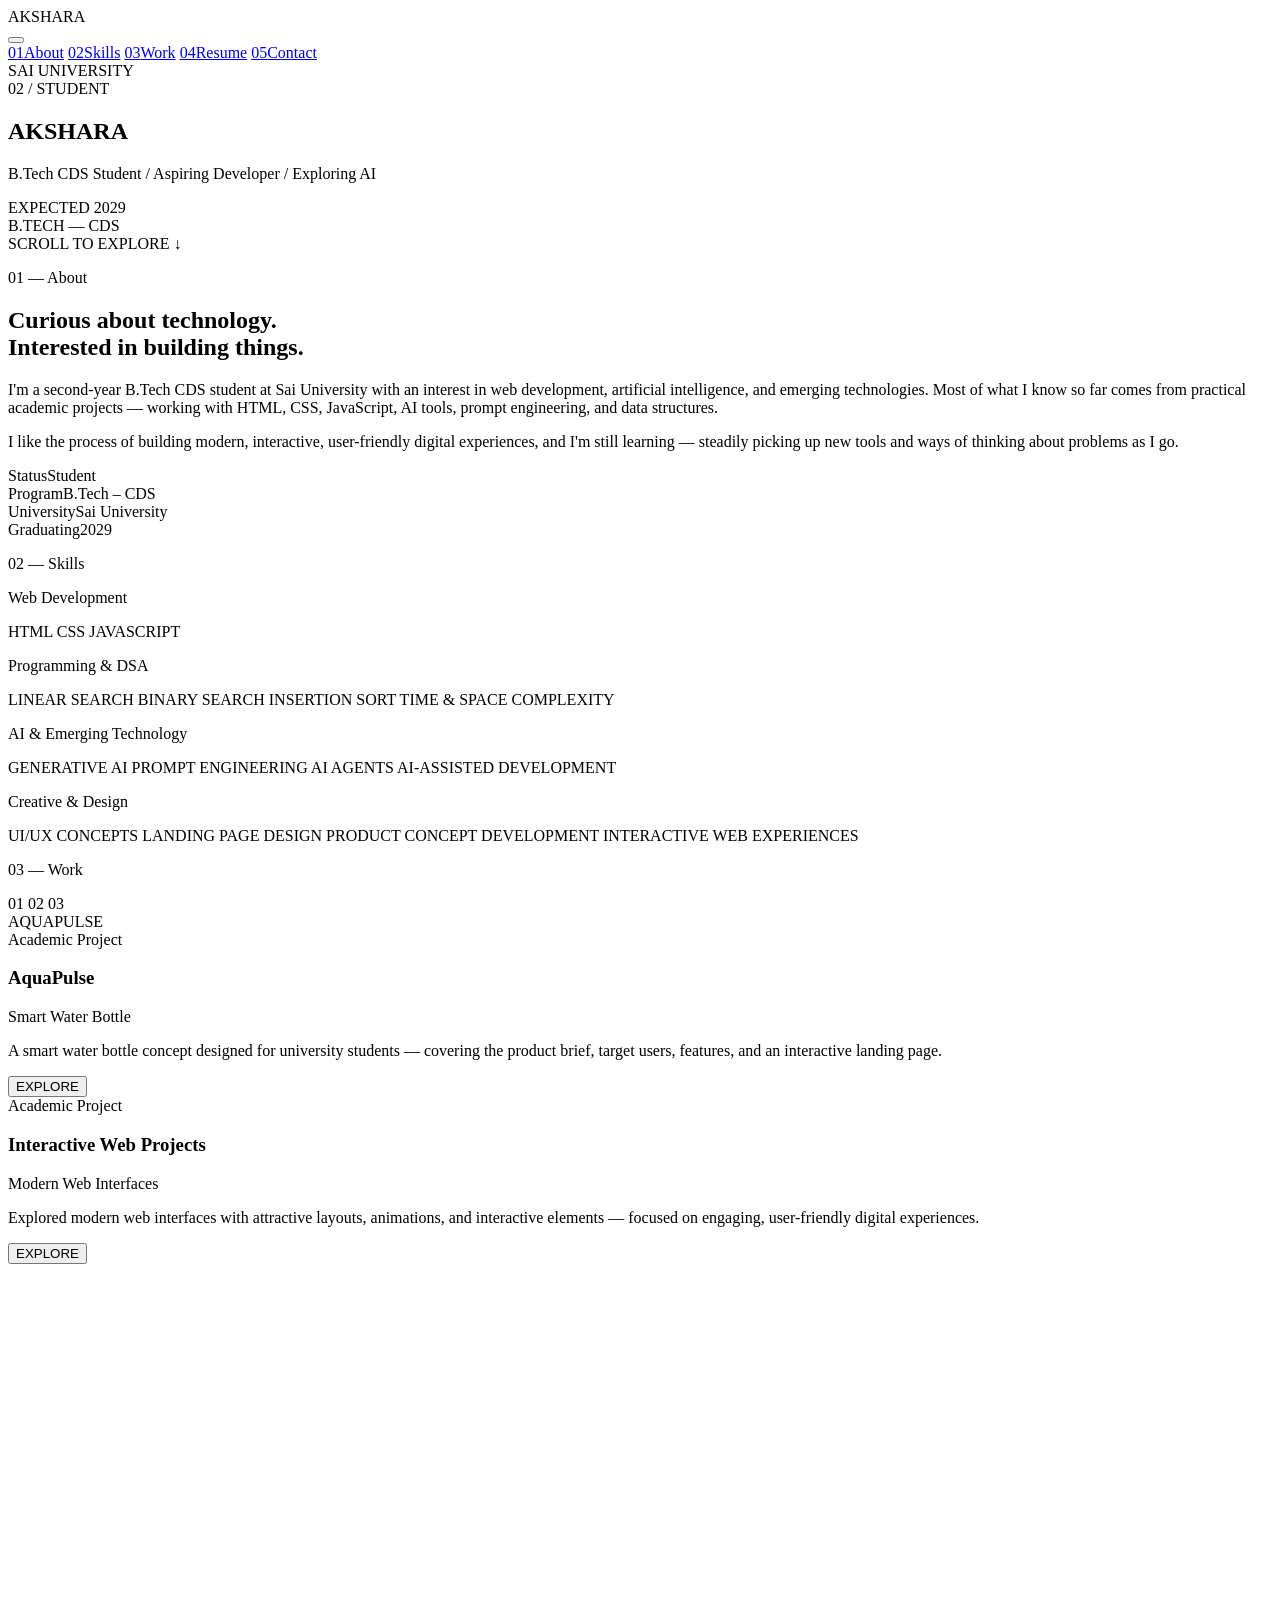
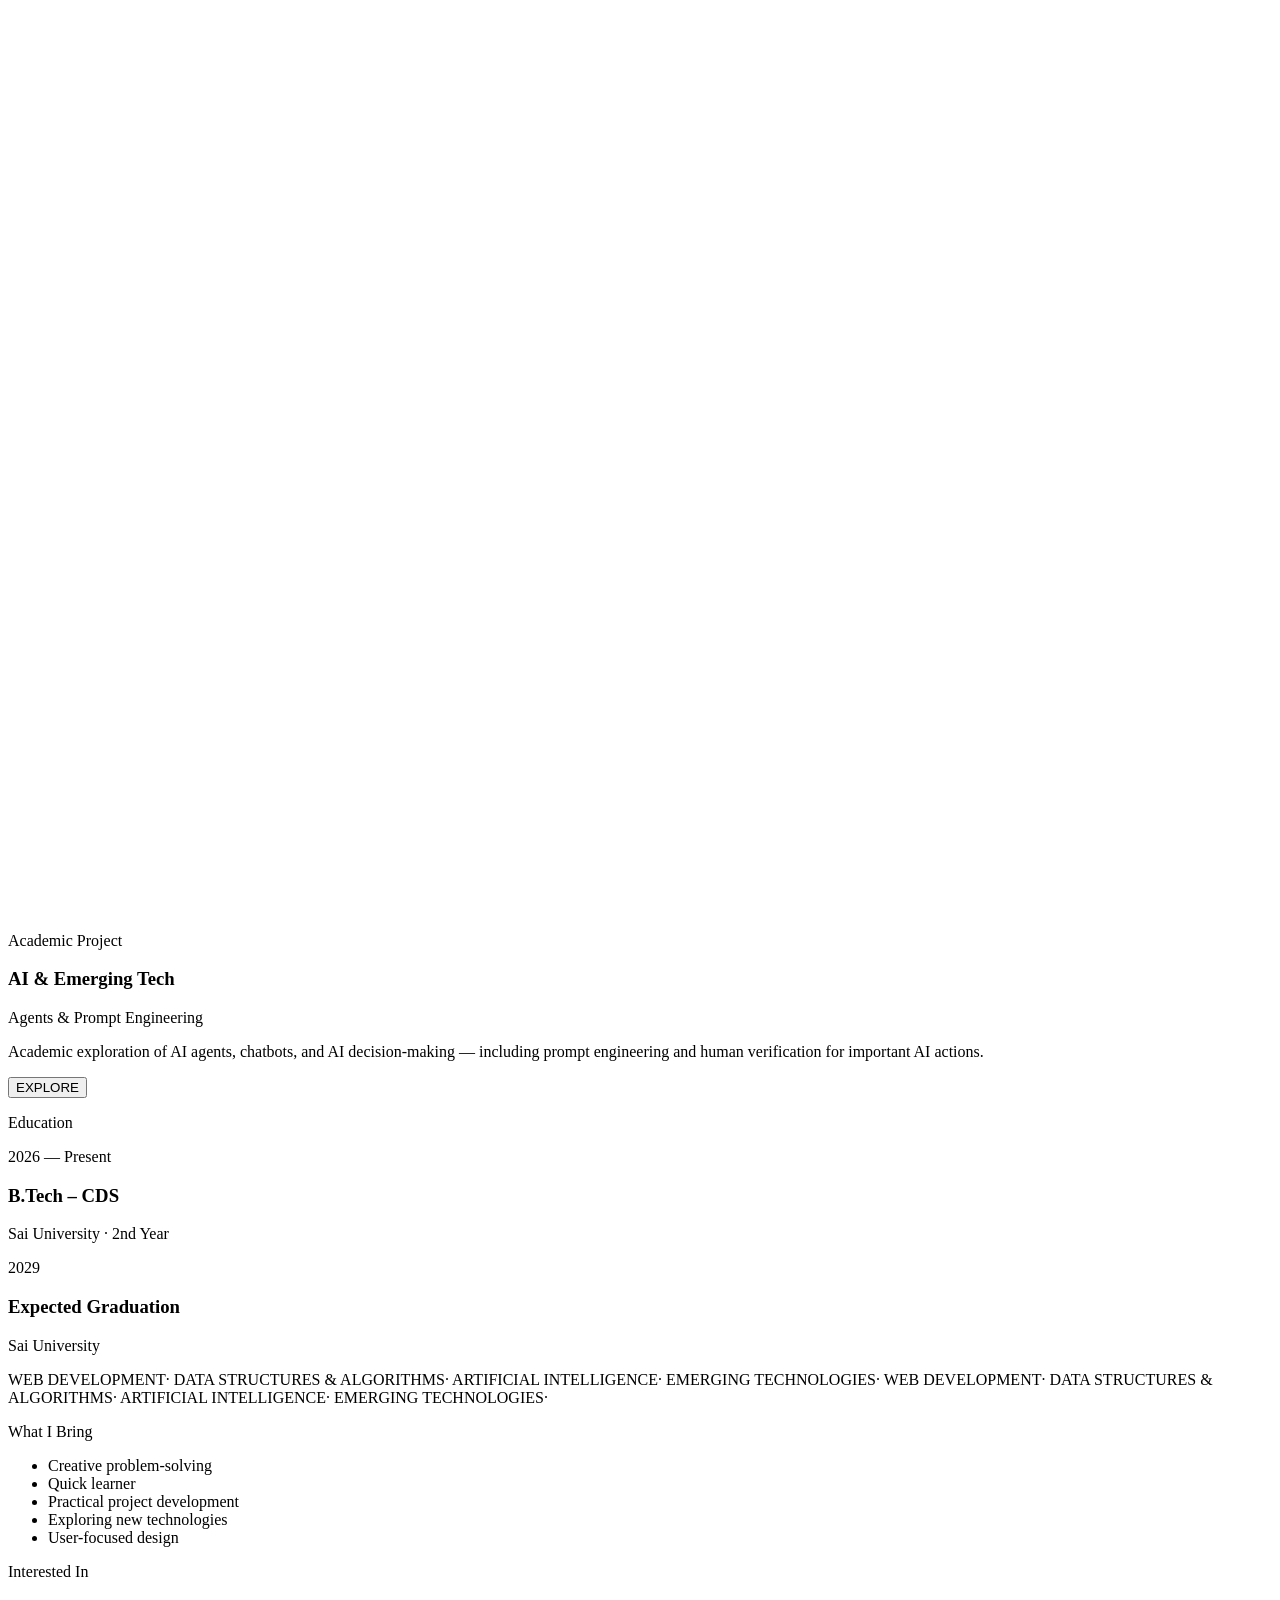
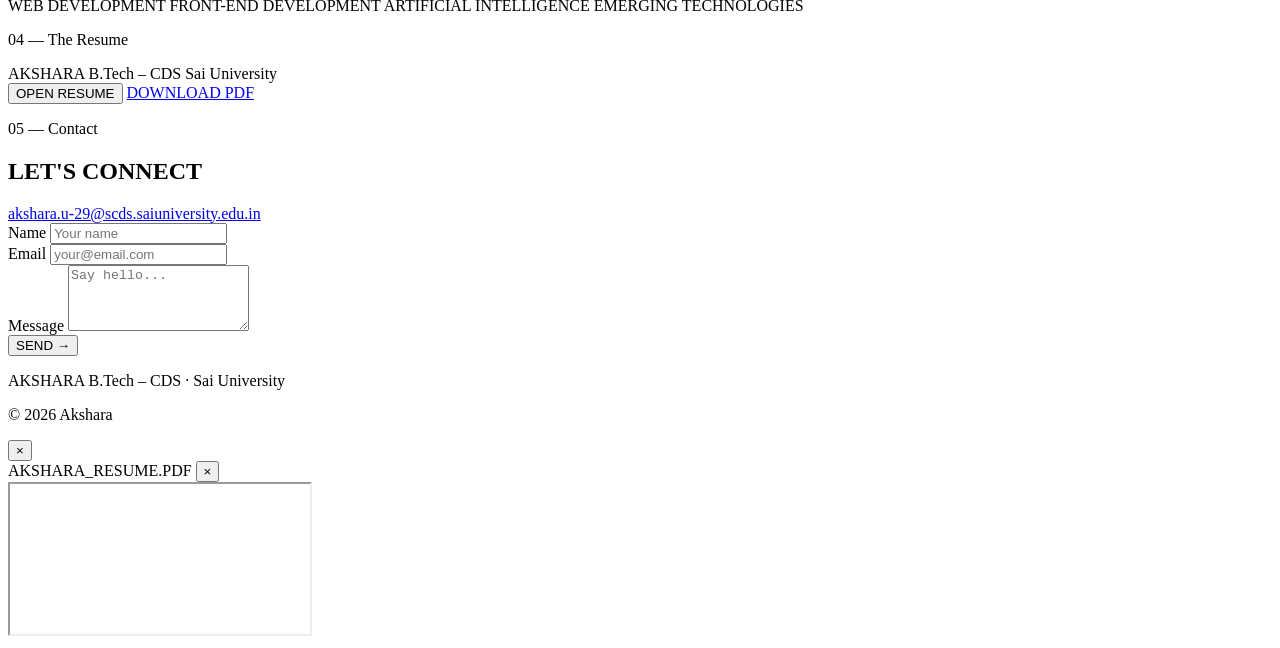
==== index.html @ cd5594c1 "Create index.html" ====
<!DOCTYPE html>
<html lang="en">
<head>
<meta charset="UTF-8">
<meta name="viewport" content="width=device-width, initial-scale=1.0">
<title>Akshara — B.Tech CDS Student, Sai University</title>
<meta name="description" content="Portfolio of Akshara, 2nd-year B.Tech CDS student at Sai University, exploring web development and AI.">
<link rel="preconnect" href="https://fonts.googleapis.com">
<link rel="preconnect" href="https://fonts.gstatic.com" crossorigin>
<link href="https://fonts.googleapis.com/css2?family=Big+Shoulders+Display:wght@400;600;700;800;900&family=Inter:wght@400;500;600;700&family=JetBrains+Mono:wght@400;500&display=swap" rel="stylesheet">
<link rel="stylesheet" href="style.css">
</head>
<body>

<div class="loader" id="loader">
  <span class="loader-text">AKSHARA</span>
</div>

<div class="grain"></div>
<div class="cursor" id="cursor"></div>
<div class="cursor-dot" id="cursorDot"></div>

<button class="menu-toggle" id="menuToggle" aria-label="Toggle navigation">
  <span></span><span></span>
</button>

<nav class="rail" id="rail">
  <a href="#about" class="rail-link"><span class="rail-num">01</span><span class="rail-label">About</span></a>
  <a href="#skills" class="rail-link"><span class="rail-num">02</span><span class="rail-label">Skills</span></a>
  <a href="#work" class="rail-link"><span class="rail-num">03</span><span class="rail-label">Work</span></a>
  <a href="#resume" class="rail-link"><span class="rail-num">04</span><span class="rail-label">Resume</span></a>
  <a href="#contact" class="rail-link"><span class="rail-num">05</span><span class="rail-label">Contact</span></a>
</nav>

<main>

  <section class="hero" id="home">
    <div class="hero-meta hero-meta--top-left">
      <span>SAI UNIVERSITY</span>
    </div>
    <div class="hero-meta hero-meta--top-right">
      <span>02 / STUDENT</span>
    </div>

    <h1 class="hero-name" id="heroName">
      <span class="line" data-speed="0.06">AKSHARA</span>
    </h1>

    <p class="hero-role">B.Tech CDS Student&nbsp;/&nbsp;Aspiring Developer&nbsp;/&nbsp;Exploring AI</p>

    <div class="hero-meta hero-meta--bottom-left">
      <span>EXPECTED&nbsp;2029</span>
    </div>
    <div class="hero-meta hero-meta--bottom-right">
      <span>B.TECH — CDS</span>
    </div>

    <div class="scroll-cue">
      <span>SCROLL TO EXPLORE</span>
      <span class="scroll-cue-arrow">↓</span>
    </div>
  </section>

  <section class="about" id="about">
    <p class="eyebrow">01 — About</p>
    <div class="about-grid">
      <h2 class="about-headline">Curious about technology.<br>Interested in building things.</h2>
      <div class="about-copy">
        <p>I'm a second-year B.Tech CDS student at Sai University with an interest in web development, artificial intelligence, and emerging technologies. Most of what I know so far comes from practical academic projects — working with HTML, CSS, JavaScript, AI tools, prompt engineering, and data structures.</p>
        <p>I like the process of building modern, interactive, user-friendly digital experiences, and I'm still learning — steadily picking up new tools and ways of thinking about problems as I go.</p>
        <div class="about-meta">
          <div class="about-meta-item"><span class="meta-label">Status</span><span class="meta-value">Student</span></div>
          <div class="about-meta-item"><span class="meta-label">Program</span><span class="meta-value">B.Tech – CDS</span></div>
          <div class="about-meta-item"><span class="meta-label">University</span><span class="meta-value">Sai University</span></div>
          <div class="about-meta-item"><span class="meta-label">Graduating</span><span class="meta-value">2029</span></div>
        </div>
      </div>
    </div>
  </section>

  <section class="skills" id="skills">
    <p class="eyebrow eyebrow--light">02 — Skills</p>

    <div class="skill-group">
      <p class="skill-category">Web Development</p>
      <div class="skill-wall">
        <span class="skill-word" data-desc="Structuring content for the web">HTML</span>
        <span class="skill-word" data-desc="Styling layouts and interfaces">CSS</span>
        <span class="skill-word" data-desc="Adding interactivity to pages">JAVASCRIPT</span>
      </div>
    </div>

    <div class="skill-group">
      <p class="skill-category">Programming &amp; DSA</p>
      <div class="skill-wall">
        <span class="skill-word" data-desc="Searching sequentially through data">LINEAR SEARCH</span>
        <span class="skill-word" data-desc="Searching sorted data efficiently">BINARY SEARCH</span>
        <span class="skill-word" data-desc="Sorting data step by step">INSERTION SORT</span>
        <span class="skill-word" data-desc="Analysing efficiency of algorithms">TIME &amp; SPACE COMPLEXITY</span>
      </div>
    </div>

    <div class="skill-group">
      <p class="skill-category">AI &amp; Emerging Technology</p>
      <div class="skill-wall">
        <span class="skill-word" data-desc="Working with AI-generated content">GENERATIVE AI</span>
        <span class="skill-word" data-desc="Crafting effective prompts for AI models">PROMPT ENGINEERING</span>
        <span class="skill-word" data-desc="Exploring autonomous AI agents">AI AGENTS</span>
        <span class="skill-word" data-desc="Building with AI-assisted tools">AI-ASSISTED DEVELOPMENT</span>
      </div>
    </div>

    <div class="skill-group">
      <p class="skill-category">Creative &amp; Design</p>
      <div class="skill-wall">
        <span class="skill-word" data-desc="Thinking through usability and flow">UI/UX CONCEPTS</span>
        <span class="skill-word" data-desc="Designing pages that convert">LANDING PAGE DESIGN</span>
        <span class="skill-word" data-desc="Shaping an idea into a product">PRODUCT CONCEPT DEVELOPMENT</span>
        <span class="skill-word" data-desc="Designing engaging digital moments">INTERACTIVE WEB EXPERIENCES</span>
      </div>
    </div>
  </section>

  <section class="work-pin" id="work">
    <div class="work-sticky">
      <p class="eyebrow eyebrow--fixed">03 — Work</p>
      <div class="work-index">
        <span class="work-index-num active" data-i="0">01</span>
        <span class="work-index-num" data-i="1">02</span>
        <span class="work-index-num" data-i="2">03</span>
      </div>

      <div class="work-track" id="workTrack">

        <article class="project" data-explore="aqua">
          <div class="project-visual project-visual--aqua">
            <div class="bottle">
              <div class="bottle-cap"></div>
              <div class="bottle-neck"></div>
              <div class="bottle-body">
                <div class="bottle-fill"></div>
                <span class="bottle-label">AQUAPULSE</span>
              </div>
            </div>
          </div>
          <div class="project-info">
            <span class="project-tag">Academic Project</span>
            <h3 class="project-title">AquaPulse</h3>
            <p class="project-sub">Smart Water Bottle</p>
            <p class="project-desc">A smart water bottle concept designed for university students — covering the product brief, target users, features, and an interactive landing page.</p>
            <button class="explore-btn" data-explore="aqua">EXPLORE</button>
          </div>
        </article>

        <article class="project" data-explore="web">
          <div class="project-visual project-visual--web">
            <div class="browser">
              <div class="browser-bar">
                <span class="browser-dot"></span><span class="browser-dot"></span><span class="browser-dot"></span>
              </div>
              <div class="browser-body">
                <div class="browser-block browser-block--wide"></div>
                <div class="browser-block browser-block--grid">
                  <div></div><div></div><div></div>
                </div>
                <div class="browser-block browser-block--wide short"></div>
              </div>
            </div>
          </div>
          <div class="project-info">
            <span class="project-tag">Academic Project</span>
            <h3 class="project-title">Interactive Web Projects</h3>
            <p class="project-sub">Modern Web Interfaces</p>
            <p class="project-desc">Explored modern web interfaces with attractive layouts, animations, and interactive elements — focused on engaging, user-friendly digital experiences.</p>
            <button class="explore-btn" data-explore="web">EXPLORE</button>
          </div>
        </article>

        <article class="project" data-explore="ai">
          <div class="project-visual project-visual--ai">
            <svg class="ai-nodes" viewBox="0 0 400 400" aria-hidden="true">
              <g id="aiNodeLines"></g>
              <g id="aiNodeDots"></g>
            </svg>
          </div>
          <div class="project-info">
            <span class="project-tag">Academic Project</span>
            <h3 class="project-title">AI &amp; Emerging Tech</h3>
            <p class="project-sub">Agents &amp; Prompt Engineering</p>
            <p class="project-desc">Academic exploration of AI agents, chatbots, and AI decision-making — including prompt engineering and human verification for important AI actions.</p>
            <button class="explore-btn" data-explore="ai">EXPLORE</button>
          </div>
        </article>

      </div>
    </div>
  </section>

  <section class="education" id="education">
    <p class="eyebrow eyebrow--light">Education</p>
    <div class="timeline">
      <div class="timeline-item">
        <div class="timeline-dot"></div>
        <div class="timeline-content">
          <span class="timeline-year">2026 — Present</span>
          <h3>B.Tech – CDS</h3>
          <p>Sai University · 2nd Year</p>
        </div>
      </div>
      <div class="timeline-item">
        <div class="timeline-dot"></div>
        <div class="timeline-content">
          <span class="timeline-year">2029</span>
          <h3>Expected Graduation</h3>
          <p>Sai University</p>
        </div>
      </div>
    </div>
  </section>

  <section class="coursework">
    <div class="marquee">
      <div class="marquee-track">
        <span>WEB DEVELOPMENT</span><span class="dot">·</span>
        <span>DATA STRUCTURES &amp; ALGORITHMS</span><span class="dot">·</span>
        <span>ARTIFICIAL INTELLIGENCE</span><span class="dot">·</span>
        <span>EMERGING TECHNOLOGIES</span><span class="dot">·</span>
        <span>WEB DEVELOPMENT</span><span class="dot">·</span>
        <span>DATA STRUCTURES &amp; ALGORITHMS</span><span class="dot">·</span>
        <span>ARTIFICIAL INTELLIGENCE</span><span class="dot">·</span>
        <span>EMERGING TECHNOLOGIES</span><span class="dot">·</span>
      </div>
    </div>
  </section>

  <section class="strengths">
    <p class="eyebrow eyebrow--light">What I Bring</p>
    <ul class="strength-list">
      <li class="strength-item"><span>Creative problem-solving</span><i class="strength-shape strength-shape--1"></i></li>
      <li class="strength-item"><span>Quick learner</span><i class="strength-shape strength-shape--2"></i></li>
      <li class="strength-item"><span>Practical project development</span><i class="strength-shape strength-shape--3"></i></li>
      <li class="strength-item"><span>Exploring new technologies</span><i class="strength-shape strength-shape--4"></i></li>
      <li class="strength-item"><span>User-focused design</span><i class="strength-shape strength-shape--5"></i></li>
    </ul>
  </section>

  <section class="interests">
    <p class="eyebrow">Interested In</p>
    <div class="interest-cycle" id="interestCycle">
      <span class="interest-word active">WEB DEVELOPMENT</span>
      <span class="interest-word">FRONT-END DEVELOPMENT</span>
      <span class="interest-word">ARTIFICIAL INTELLIGENCE</span>
      <span class="interest-word">EMERGING TECHNOLOGIES</span>
    </div>
  </section>

  <section class="resume" id="resume">
    <p class="eyebrow eyebrow--light">04 — The Resume</p>
    <div class="resume-panel">
      <div class="resume-id">
        <span class="resume-name">AKSHARA</span>
        <span class="resume-role">B.Tech – CDS</span>
        <span class="resume-role">Sai University</span>
      </div>
      <div class="resume-actions">
        <button class="btn-open" id="openResumeBtn">OPEN RESUME</button>
        <a class="btn-download" id="downloadResumeBtn" href="assets/akshara-resume.pdf" download="Akshara_Resume.pdf">DOWNLOAD PDF</a>
      </div>
    </div>
  </section>

  <section class="contact" id="contact">
    <p class="eyebrow eyebrow--light">05 — Contact</p>
    <h2 class="contact-headline">LET'S CONNECT</h2>
    <a class="contact-email" href="mailto:akshara.u-29@scds.saiuniversity.edu.in">akshara.u-29@scds.saiuniversity.edu.in</a>

    <form class="contact-form" id="contactForm">
      <div class="form-row">
        <label for="cf-name">Name</label>
        <input type="text" id="cf-name" name="name" required placeholder="Your name">
      </div>
      <div class="form-row">
        <label for="cf-email">Email</label>
        <input type="email" id="cf-email" name="email" required placeholder="your@email.com">
      </div>
      <div class="form-row">
        <label for="cf-message">Message</label>
        <textarea id="cf-message" name="message" required placeholder="Say hello..." rows="4"></textarea>
      </div>
      <button type="submit" class="btn-send">SEND <span class="arrow">→</span></button>
      <p class="form-status" id="formStatus"></p>
    </form>
  </section>

  <footer class="footer">
    <div class="footer-brand">
      <span>AKSHARA</span>
      <span class="footer-sub">B.Tech – CDS · Sai University</span>
    </div>
    <p class="footer-copy">© 2026 Akshara</p>
  </footer>

</main>

<div class="modal" id="projectModal">
  <div class="modal-inner">
    <button class="modal-close" id="modalClose" aria-label="Close">×</button>
    <div class="modal-body" id="modalBody"></div>
  </div>
</div>

<div class="modal modal--resume" id="resumeModal">
  <div class="modal-inner modal-inner--resume">
    <div class="resume-modal-bar">
      <span>AKSHARA_RESUME.PDF</span>
      <button class="modal-close" id="resumeModalClose" aria-label="Close">×</button>
    </div>
    <iframe id="resumeFrame" class="resume-frame" title="Akshara's Resume PDF" src=""></iframe>
  </div>
</div>

<script src="script.js"></script>
</body>
</html>
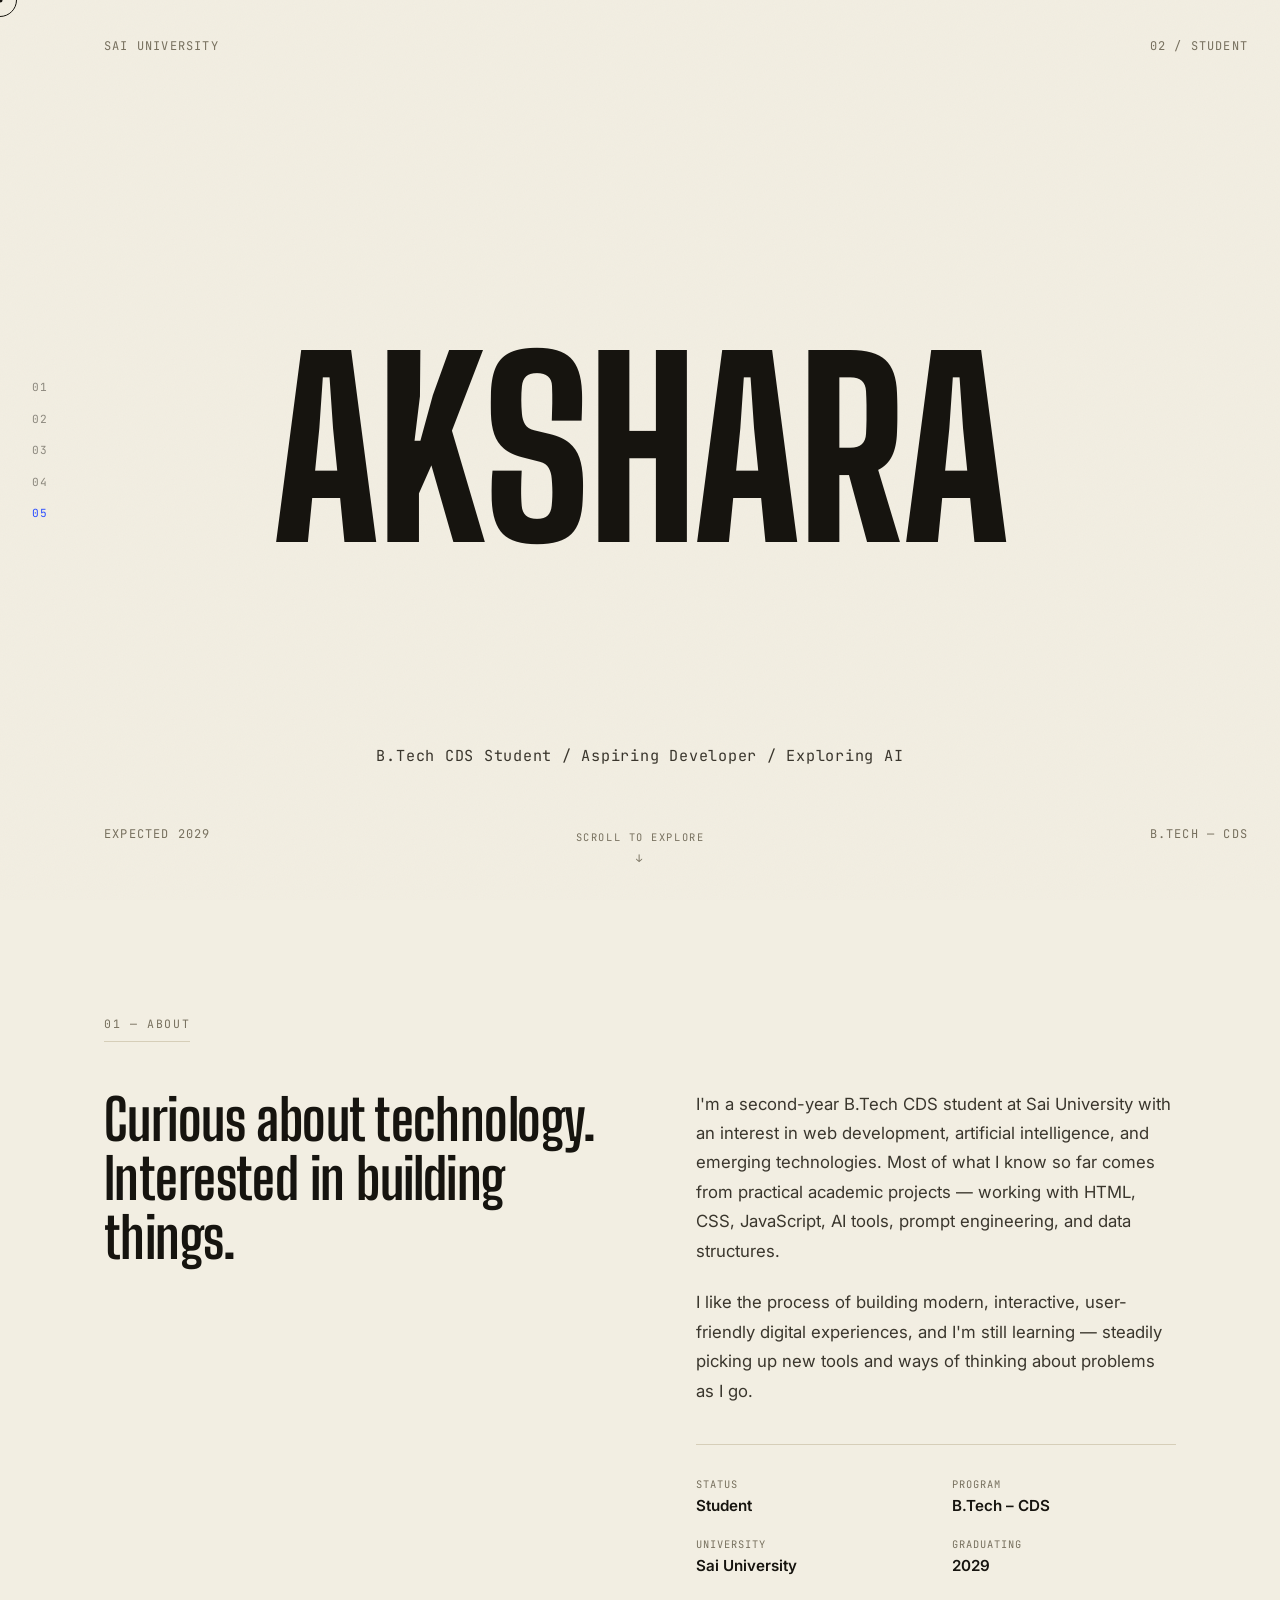
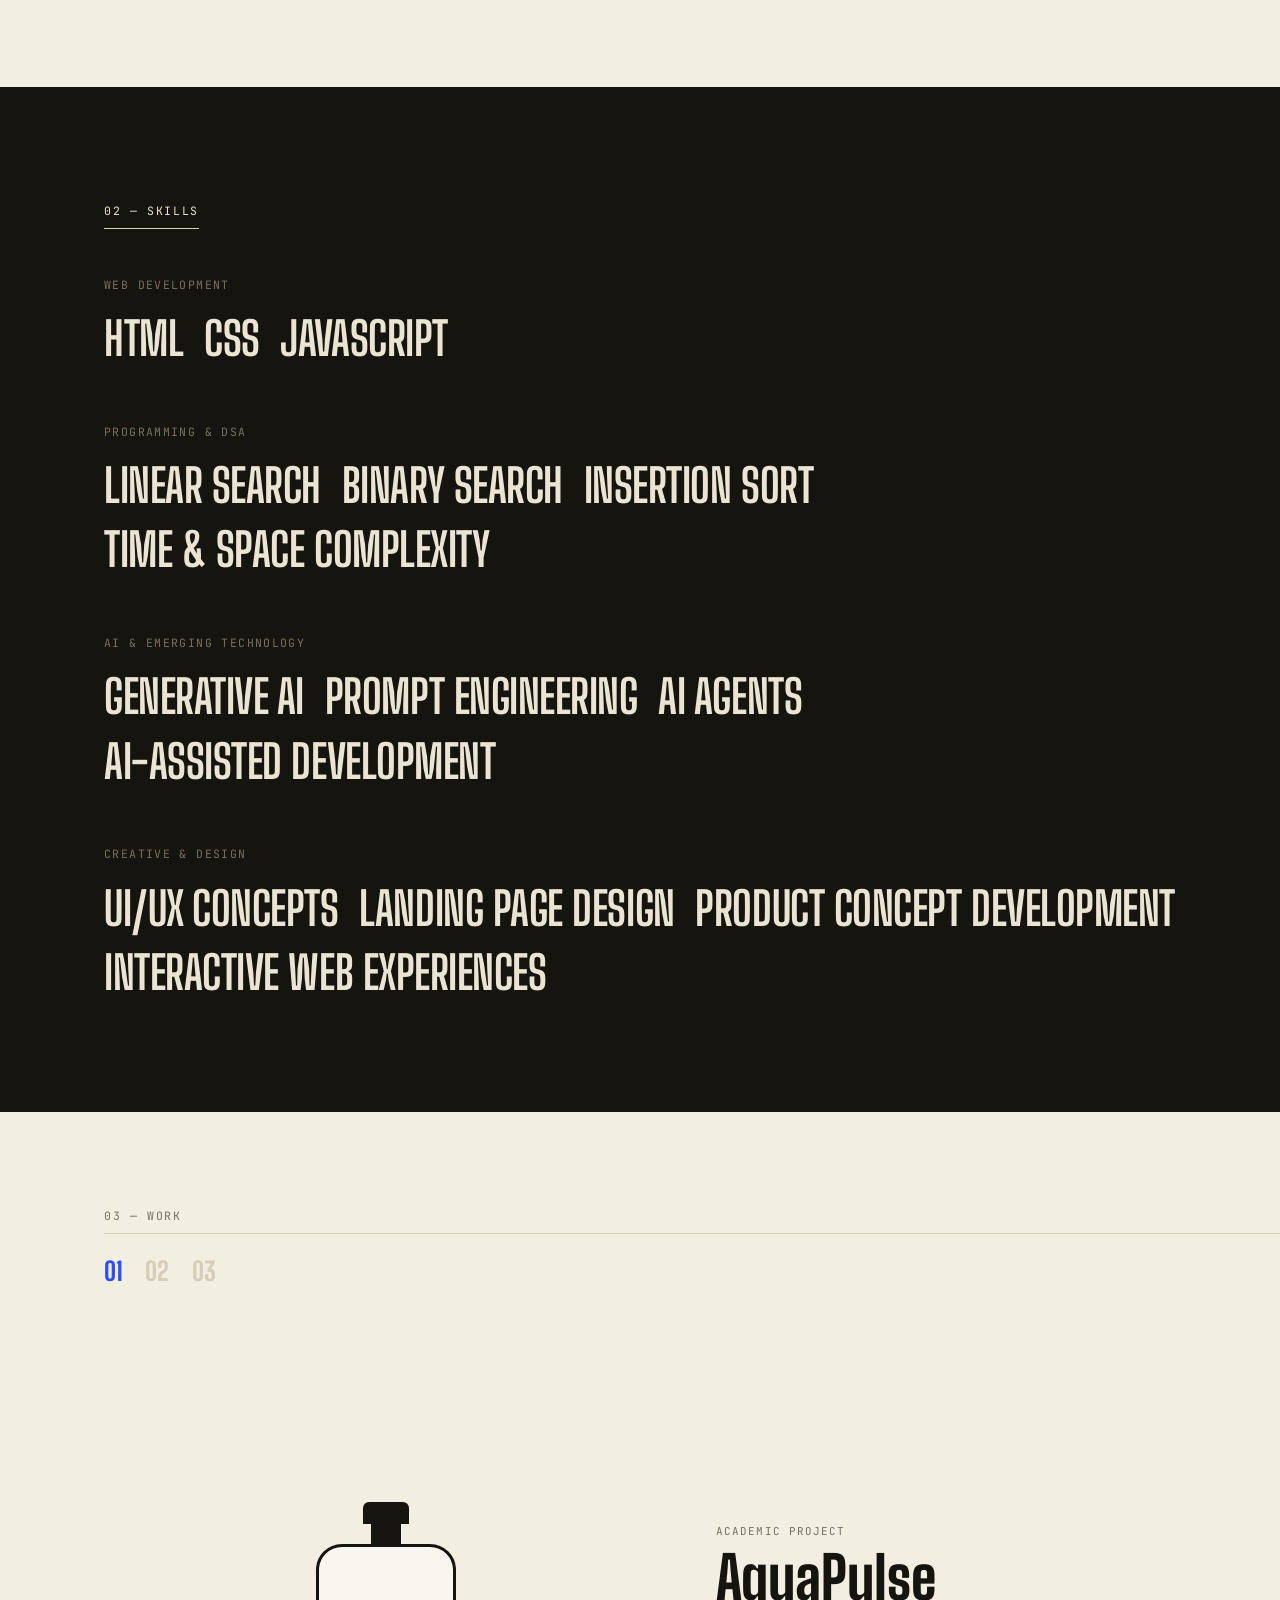
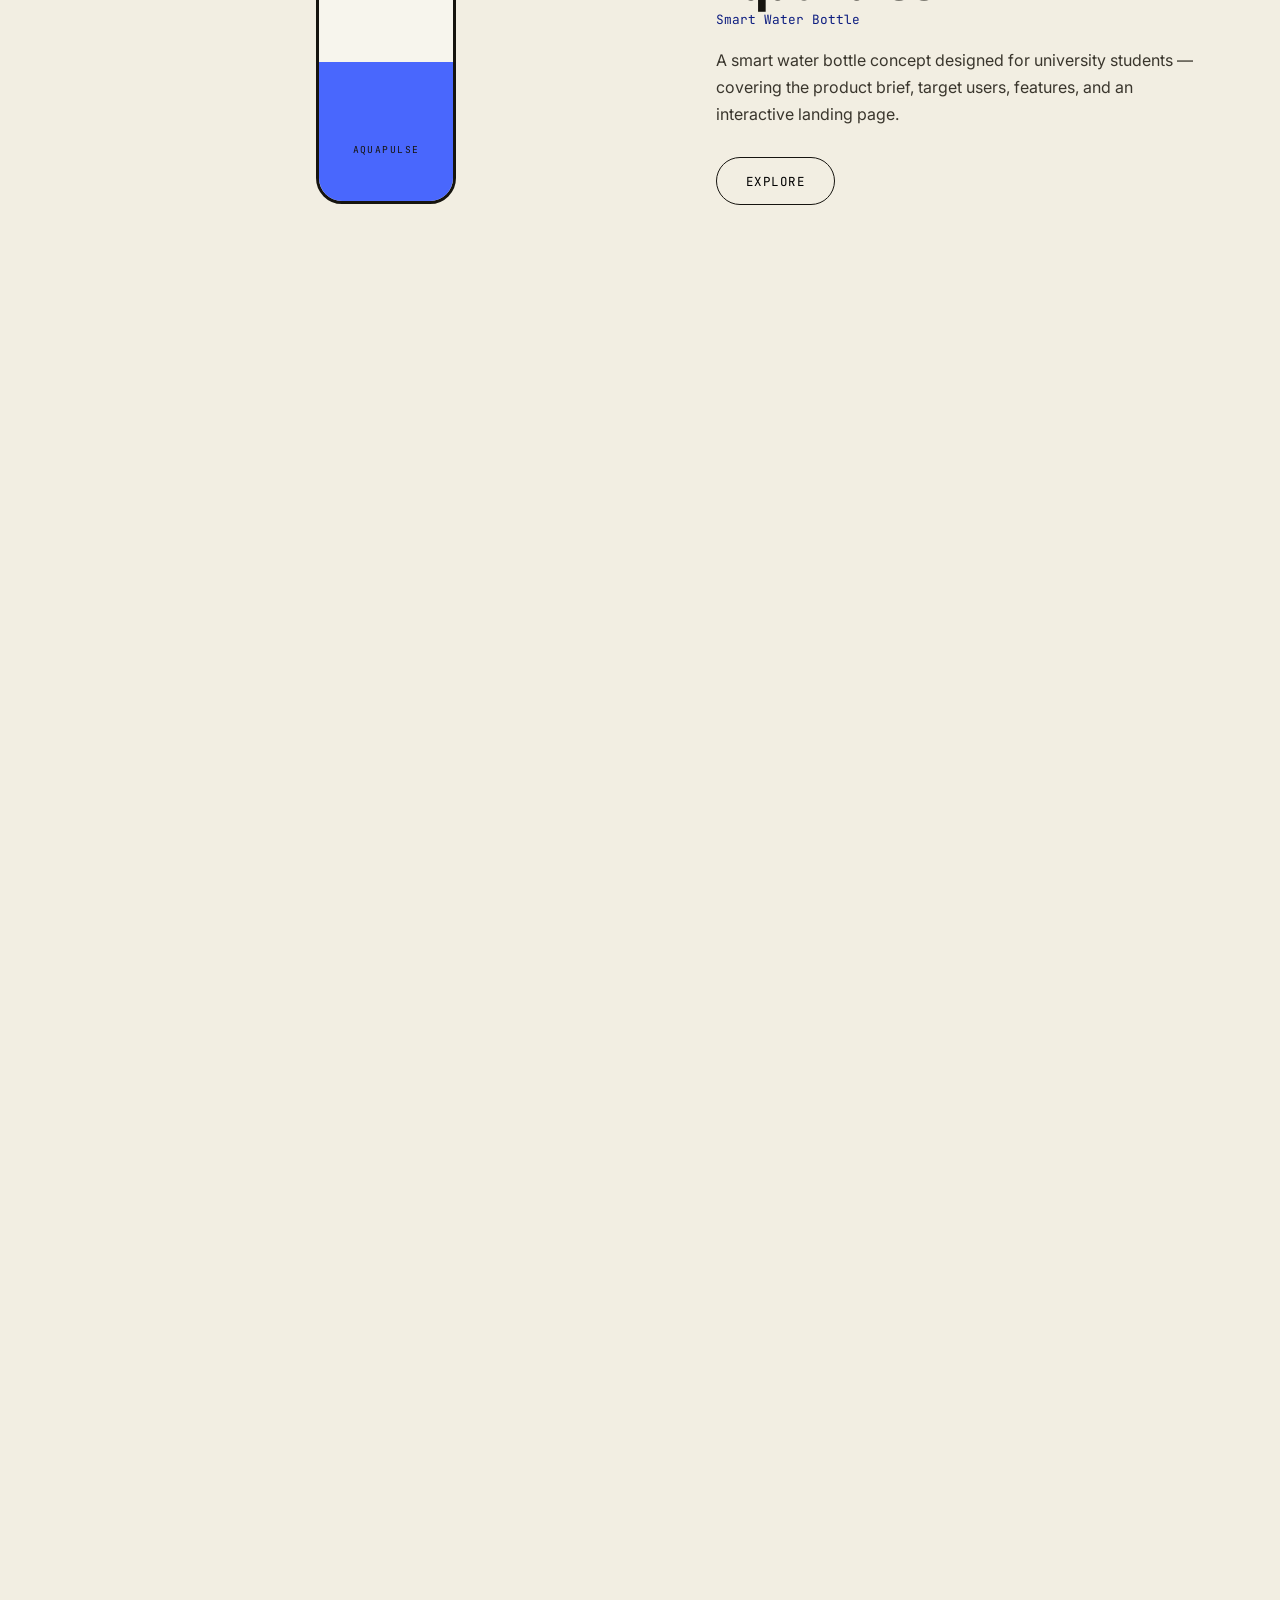
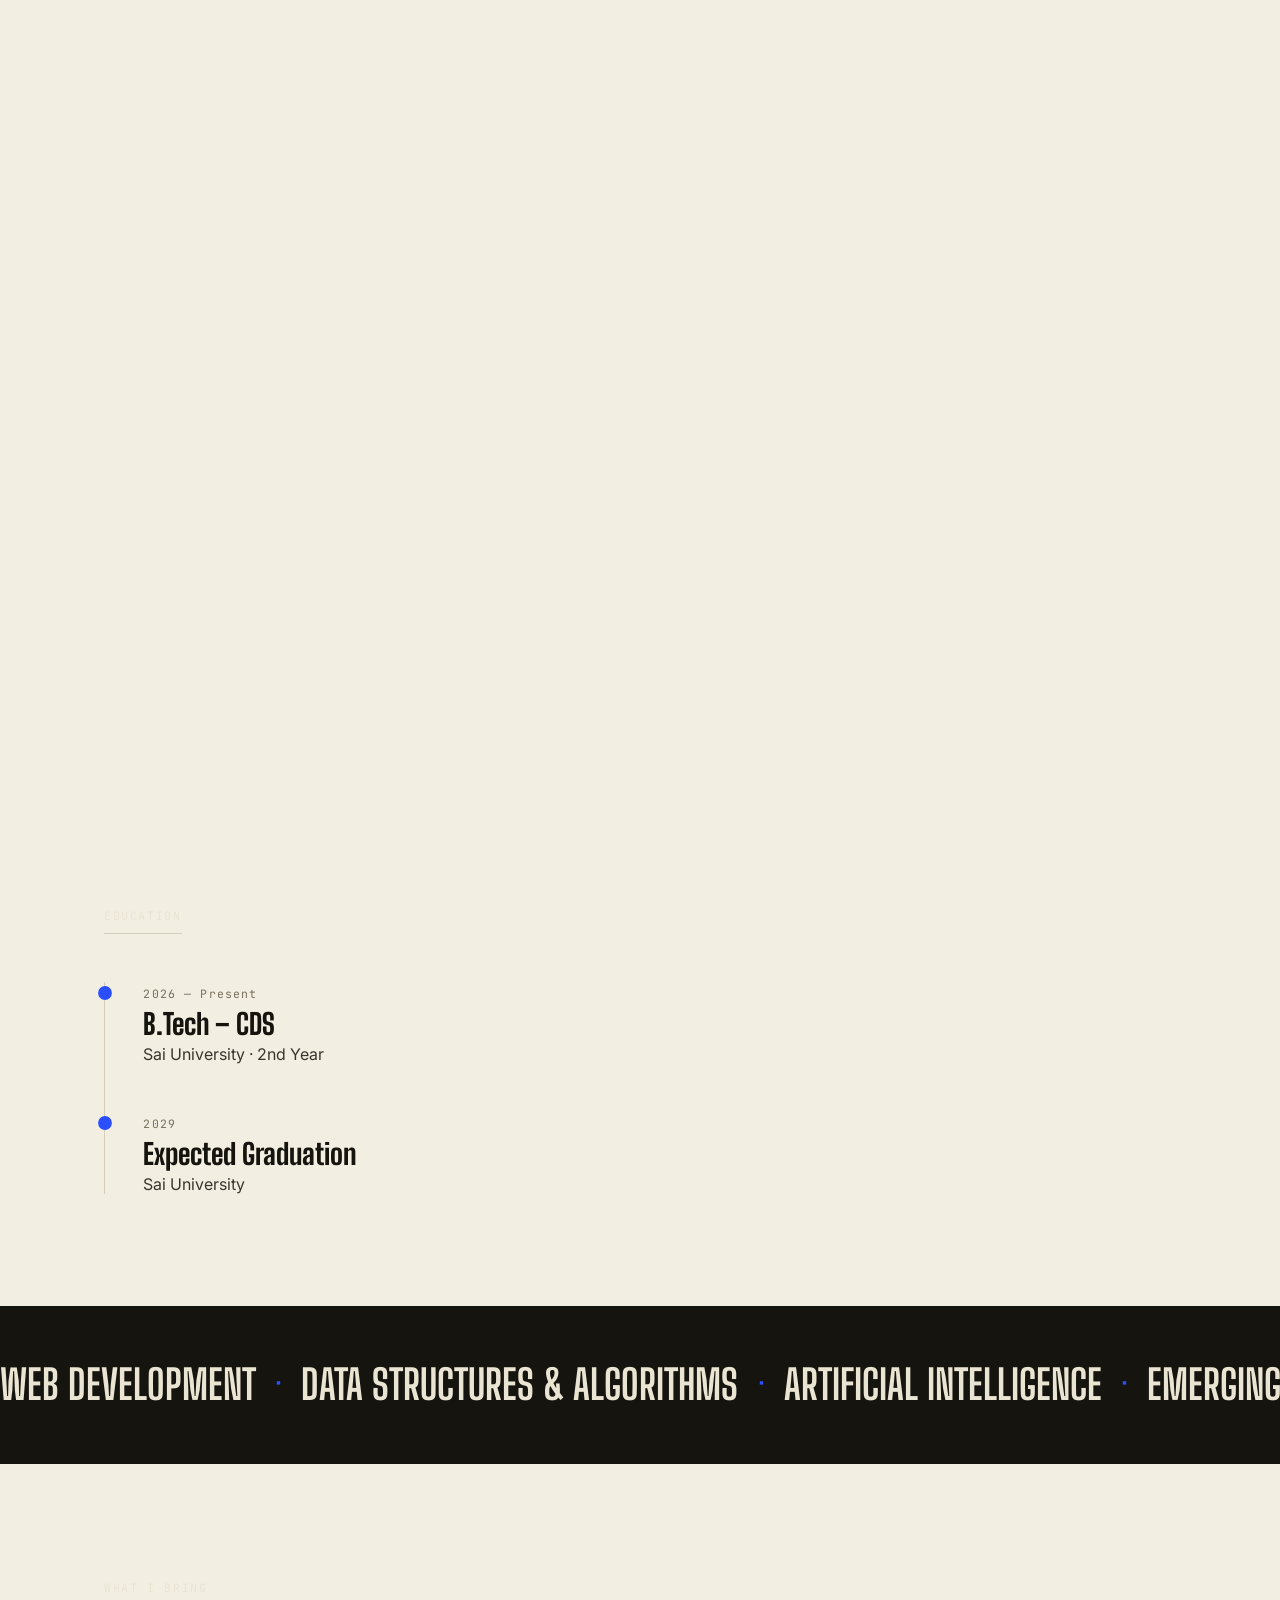
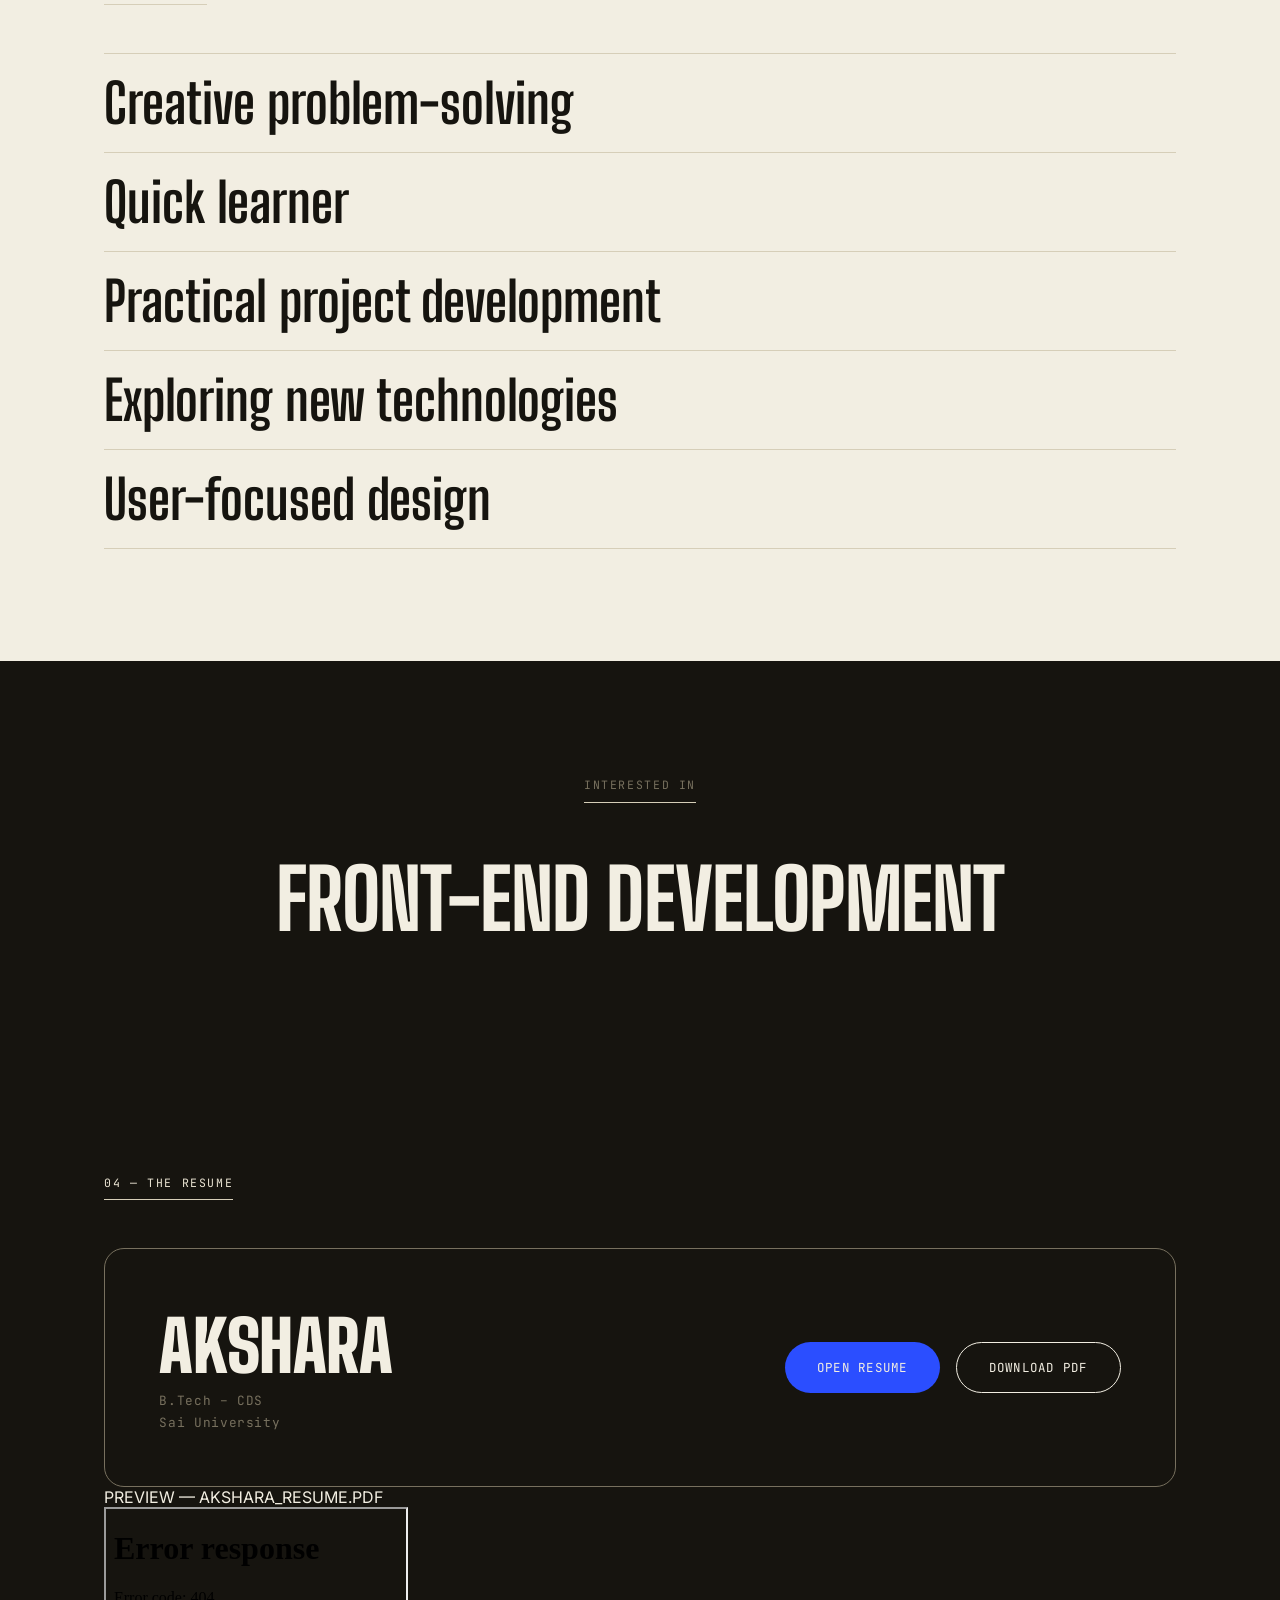
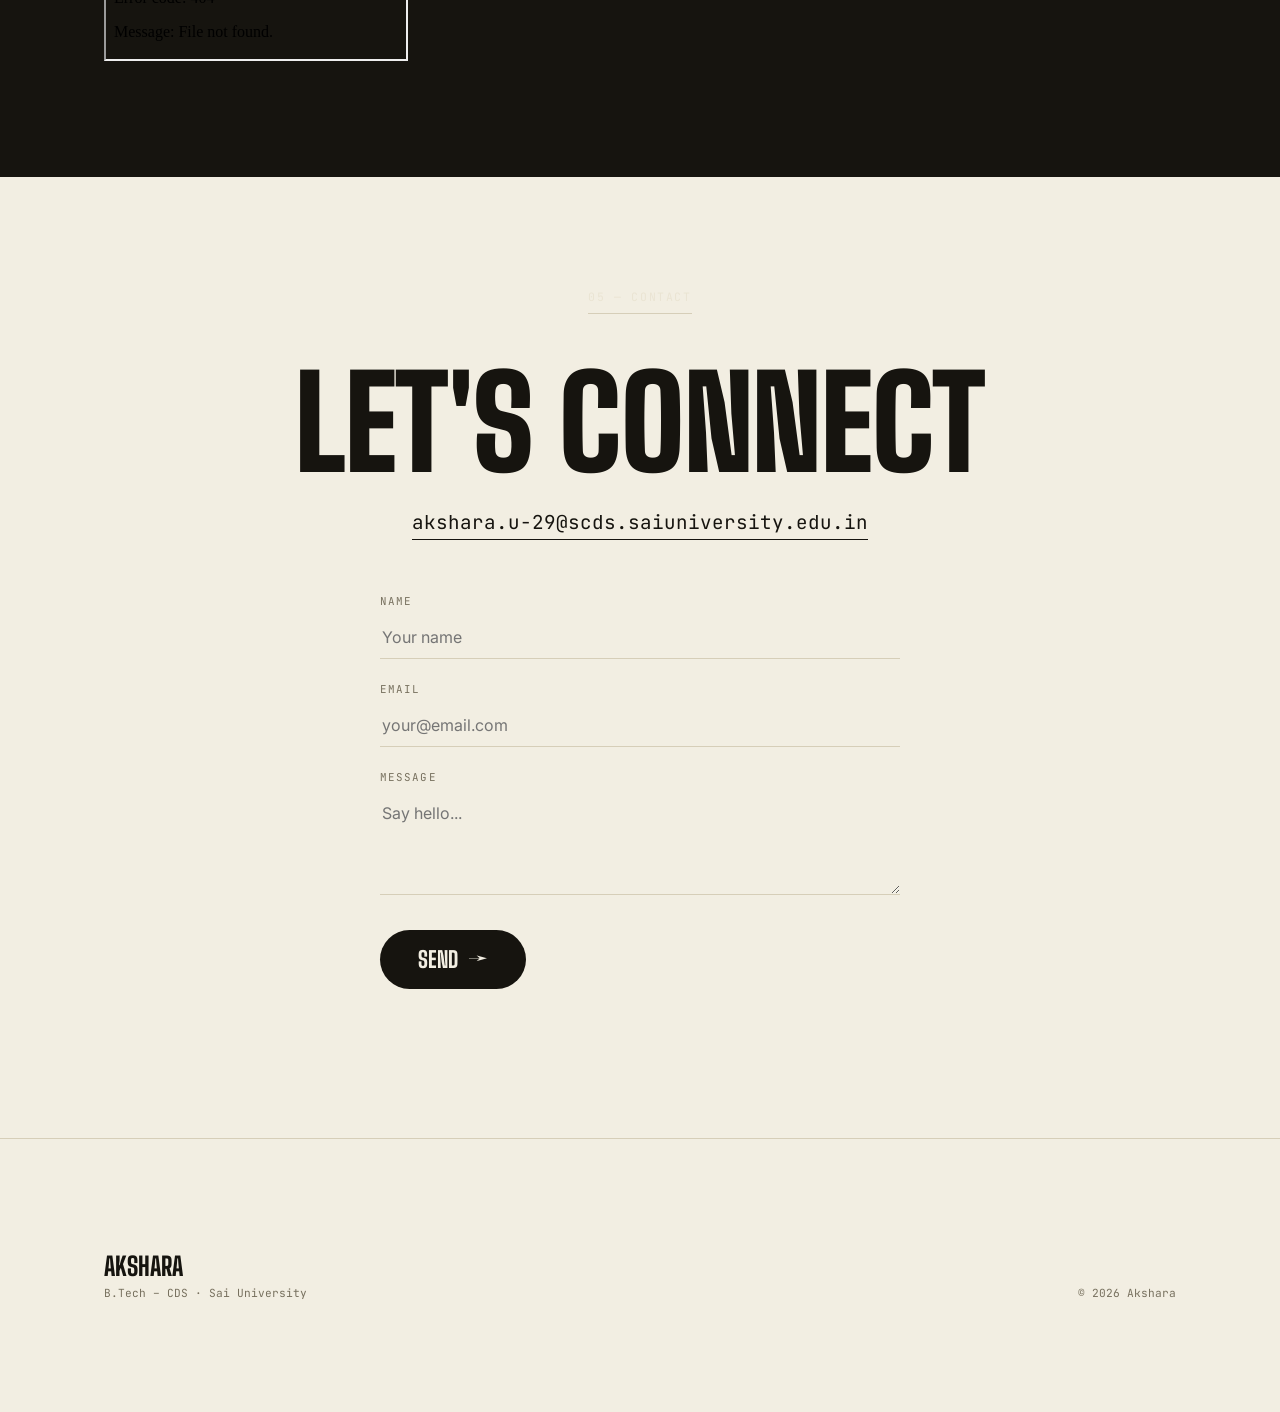
==== commit ae42cca8: "Update index.html" ====
--- a/index.html
+++ b/index.html
@@ -267,6 +267,24 @@
         <a class="btn-download" id="downloadResumeBtn" href="assets/akshara-resume.pdf" download="Akshara_Resume.pdf">DOWNLOAD PDF</a>
       </div>
     </div>
+
+    <div class="resume-preview">
+      <div class="resume-preview-bar">
+        <span>PREVIEW — AKSHARA_RESUME.PDF</span>
+      </div>
+      <iframe
+        class="resume-preview-frame"
+        src="assets/akshara-resume.pdf#toolbar=0&navpanes=0&view=FitH"
+        title="Preview of Akshara's resume PDF"
+        loading="lazy">
+      </iframe>
+      <noscript>
+        <p class="resume-preview-fallback">
+          Your browser can't preview the PDF here.
+          <a href="assets/akshara-resume.pdf" download="Akshara_Resume.pdf">Download it directly</a>.
+        </p>
+      </noscript>
+    </div>
   </section>
 
   <section class="contact" id="contact">
--- a/style.css
+++ b/style.css
@@ -0,0 +1,473 @@
+/* ===================================================================
+   AKSHARA — EDITORIAL PORTFOLIO
+   Design tokens
+=================================================================== */
+
+:root{
+  --cream: #F2EEE2;
+  --cream-2: #EAE4D3;
+  --ink: #16140F;
+  --ink-soft: #3A362D;
+  --accent: #2B4EFF;
+  --accent-ink: #0E1E80;
+  --line: #D6CEB8;
+  --muted: #77705E;
+
+  --display: 'Big Shoulders Display', sans-serif;
+  --body: 'Inter', sans-serif;
+  --mono: 'JetBrains Mono', monospace;
+
+  --ease: cubic-bezier(.16,.84,.44,1);
+}
+
+*{ margin:0; padding:0; box-sizing:border-box; }
+
+html{
+  scroll-behavior: smooth;
+}
+
+body{
+  background: var(--cream);
+  color: var(--ink);
+  font-family: var(--body);
+  overflow-x: hidden;
+  cursor: none;
+}
+
+::selection{ background: var(--accent); color: var(--cream); }
+
+a{ color: inherit; text-decoration: none; }
+button{ font-family: inherit; border:none; background:none; cursor: none; }
+
+img, svg{ display:block; max-width:100%; }
+
+/* ===================== GRAIN TEXTURE ===================== */
+.grain{
+  position: fixed; inset:0; pointer-events:none; z-index: 5;
+  opacity: 0.035; mix-blend-mode: multiply;
+  background-image: url("data:image/svg+xml,%3Csvg xmlns='http://www.w3.org/2000/svg' width='120' height='120'%3E%3Cfilter id='n'%3E%3CfeTurbulence type='fractalNoise' baseFrequency='0.9' numOctaves='2' stitchTiles='stitch'/%3E%3C/filter%3E%3Crect width='100%25' height='100%25' filter='url(%23n)'/%3E%3C/svg%3E");
+}
+
+/* ===================== LOADER ===================== */
+.loader{
+  position: fixed; inset:0; z-index: 200;
+  background: var(--ink);
+  display:flex; align-items:center; justify-content:center;
+  transition: transform 0.9s var(--ease);
+}
+.loader.done{ transform: translateY(-100%); }
+.loader-text{
+  font-family: var(--display);
+  font-weight: 800;
+  font-size: clamp(3rem, 12vw, 9rem);
+  color: var(--cream);
+  letter-spacing: 0.04em;
+  opacity: 0;
+  animation: loaderIn 1s var(--ease) 0.15s forwards;
+}
+@keyframes loaderIn{
+  from{ opacity:0; letter-spacing: 0.3em; }
+  to{ opacity:1; letter-spacing: 0.04em; }
+}
+
+/* ===================== CUSTOM CURSOR ===================== */
+.cursor, .cursor-dot{ position: fixed; top:0; left:0; pointer-events:none; z-index: 150; border-radius:50%; transform: translate(-50%,-50%); }
+.cursor{ width:34px; height:34px; border:1px solid var(--ink); transition: width .25s var(--ease), height .25s var(--ease), background .25s var(--ease), border-color .25s var(--ease); }
+.cursor-dot{ width:5px; height:5px; background: var(--ink); }
+.cursor.grow{ width:70px; height:70px; background: var(--accent); border-color: var(--accent); opacity: .12; }
+.cursor.hover-word{ width: 14px; height:14px; background: var(--accent); border-color: var(--accent); }
+@media (hover: none), (pointer: coarse){
+  .cursor, .cursor-dot{ display:none; }
+  body{ cursor: auto; }
+  button, a{ cursor: pointer; }
+}
+
+/* ===================== NAV RAIL ===================== */
+.rail{
+  position: fixed; left: 2rem; top:50%; transform: translateY(-50%);
+  z-index: 100; display:flex; flex-direction:column; gap: 1.1rem;
+}
+.rail-link{
+  display:flex; align-items:center; gap: 0.7rem;
+  font-family: var(--mono); font-size: 0.7rem; letter-spacing: 0.08em;
+  color: var(--ink-soft);
+}
+.rail-num{ opacity: .55; }
+.rail-label{
+  max-width: 0; overflow:hidden; white-space:nowrap;
+  opacity:0; transform: translateX(-6px);
+  transition: max-width .35s var(--ease), opacity .3s var(--ease), transform .3s var(--ease);
+}
+.rail-link:hover .rail-label,
+.rail-link:focus-visible .rail-label{
+  max-width: 140px; opacity:1; transform: translateX(0);
+}
+.rail-link:hover .rail-num, .rail-link.active .rail-num{ opacity:1; color: var(--accent); }
+
+/* mobile menu toggle */
+.menu-toggle{
+  display:none; position: fixed; top: 1.4rem; right: 1.4rem; z-index: 110;
+  width: 44px; height: 44px; border-radius:50%; background: var(--ink);
+  flex-direction:column; align-items:center; justify-content:center; gap:5px;
+}
+.menu-toggle span{ width: 18px; height:2px; background: var(--cream); transition: transform .3s var(--ease), opacity .3s var(--ease); }
+.menu-toggle.open span:nth-child(1){ transform: translateY(3.5px) rotate(45deg); }
+.menu-toggle.open span:nth-child(2){ transform: translateY(-3.5px) rotate(-45deg); }
+
+@media (max-width: 860px){
+  .menu-toggle{ display:flex; }
+  .rail{
+    left:auto; right: 1.2rem; top: 5.4rem; transform:none;
+    background: var(--cream); border: 1px solid var(--line); border-radius: 14px;
+    padding: 1rem 1.2rem; gap: 1rem;
+    opacity:0; visibility:hidden; transform: translateY(-10px);
+    transition: opacity .3s var(--ease), transform .3s var(--ease), visibility .3s;
+  }
+  .rail.open{ opacity:1; visibility:visible; transform: translateY(0); }
+  .rail-label{ max-width:none; opacity:1; transform:none; }
+}
+
+/* ===================== HERO ===================== */
+.hero{
+  position: relative; min-height: 100svh; display:flex; align-items:center; justify-content:center;
+  overflow:hidden; padding: 0 5vw;
+}
+.hero-meta{
+  position:absolute; font-family: var(--mono); font-size: 0.75rem; letter-spacing: 0.1em; color: var(--muted);
+}
+.hero-meta--top-left{ top: 2.4rem; left: 6.5rem; }
+.hero-meta--top-right{ top: 2.4rem; right: 2rem; }
+.hero-meta--bottom-left{ bottom: 3.6rem; left: 6.5rem; }
+.hero-meta--bottom-right{ bottom: 3.6rem; right: 2rem; }
+
+.hero-name{
+  font-family: var(--display); font-weight: 800;
+  font-size: clamp(4.5rem, 19vw, 15rem);
+  line-height: 0.85; letter-spacing: -0.01em;
+  text-align:center; color: var(--ink);
+  will-change: transform;
+}
+.hero-name .line{ display:inline-block; }
+
+.hero-role{
+  position:absolute; bottom: 8.4rem; left:50%; transform: translateX(-50%);
+  font-family: var(--mono); font-size: clamp(0.72rem, 1.4vw, 0.95rem);
+  letter-spacing: 0.05em; color: var(--ink-soft); text-align:center; width: 100%; padding: 0 1rem;
+}
+
+.scroll-cue{
+  position:absolute; bottom: 2.2rem; left:50%; transform: translateX(-50%);
+  display:flex; flex-direction:column; align-items:center; gap: 0.4rem;
+  font-family: var(--mono); font-size: 0.65rem; letter-spacing: 0.15em; color: var(--muted);
+}
+.scroll-cue-arrow{ animation: bob 1.6s ease-in-out infinite; }
+@keyframes bob{ 0%,100%{ transform: translateY(0);} 50%{ transform: translateY(6px);} }
+
+@media (max-width: 860px){
+  .hero-meta--top-left, .hero-meta--bottom-left{ left: 1.4rem; }
+  .hero-role{ bottom: 6.5rem; }
+}
+
+/* ===================== SECTION SHARED ===================== */
+main > section, footer.footer{
+  padding: 7rem 6.5rem;
+  position: relative;
+}
+@media (max-width: 860px){
+  main > section, footer.footer{ padding: 5rem 1.4rem; }
+}
+
+.eyebrow{
+  font-family: var(--mono); font-size: 0.72rem; letter-spacing: 0.14em;
+  color: var(--muted); text-transform: uppercase; margin-bottom: 3rem;
+  display:inline-block; border-bottom: 1px solid var(--line); padding-bottom: 0.6rem;
+}
+.eyebrow--light{ color: var(--cream-2); }
+
+/* reveal-on-scroll */
+.reveal{ opacity:0; transform: translateY(28px); transition: opacity .8s var(--ease), transform .8s var(--ease); }
+.reveal.in{ opacity:1; transform: translateY(0); }
+
+/* ===================== ABOUT ===================== */
+.about{ background: var(--cream); }
+.about-grid{ display:grid; grid-template-columns: 1.1fr 1fr; gap: 4rem; align-items:start; }
+.about-headline{
+  font-family: var(--display); font-weight: 700; font-size: clamp(2.2rem, 4.4vw, 4rem);
+  line-height: 1.05; letter-spacing: -0.01em;
+}
+.about-copy p{
+  font-size: 1.05rem; line-height: 1.75; color: var(--ink-soft); margin-bottom: 1.4rem; max-width: 46ch;
+}
+.about-meta{ display:grid; grid-template-columns: 1fr 1fr; gap: 1.4rem 2rem; margin-top: 2.4rem; padding-top: 2rem; border-top: 1px solid var(--line); }
+.about-meta-item{ display:flex; flex-direction:column; gap: 0.3rem; }
+.meta-label{ font-family: var(--mono); font-size: 0.65rem; letter-spacing:0.1em; color: var(--muted); text-transform:uppercase; }
+.meta-value{ font-weight: 600; font-size: 0.95rem; }
+
+@media (max-width: 860px){
+  .about-grid{ grid-template-columns: 1fr; gap: 2.4rem; }
+  .about-meta{ grid-template-columns: 1fr 1fr; }
+}
+
+/* ===================== SKILLS ===================== */
+.skills{ background: var(--ink); color: var(--cream); }
+.skill-group{ margin-bottom: 3.6rem; }
+.skill-group:last-child{ margin-bottom: 0; }
+.skill-category{
+  font-family: var(--mono); font-size: 0.72rem; letter-spacing: 0.12em; color: var(--muted);
+  text-transform:uppercase; margin-bottom: 1.2rem;
+}
+.skill-wall{ display:flex; flex-wrap:wrap; gap: 0.6rem 1.3rem; }
+.skill-word{
+  position: relative;
+  font-family: var(--display); font-weight: 700;
+  font-size: clamp(1.5rem, 3.6vw, 2.9rem);
+  letter-spacing: -0.01em; color: var(--cream-2);
+  transition: color .3s var(--ease), transform .3s var(--ease);
+  cursor: none;
+}
+.skill-word:hover{ color: var(--accent); transform: translateY(-4px); }
+.skill-word::after{
+  content: attr(data-desc);
+  position:absolute; left:0; top: 100%;
+  font-family: var(--mono); font-size: 0.62rem; letter-spacing: 0.03em;
+  color: var(--muted); white-space: nowrap;
+  opacity:0; transform: translateY(-4px);
+  transition: opacity .25s var(--ease), transform .25s var(--ease);
+  pointer-events:none;
+}
+.skill-word:hover::after{ opacity:1; transform: translateY(2px); }
+
+@media (max-width: 860px){
+  .skill-word::after{ display:none; }
+}
+
+/* ===================== WORK (horizontal pin) ===================== */
+.work-pin{
+  height: 320vh; padding: 0; background: var(--cream);
+}
+.work-sticky{
+  position: sticky; top:0; height: 100svh; overflow:hidden;
+  display:flex; flex-direction:column; padding: 6rem 0 0 6.5rem;
+}
+.eyebrow--fixed{ margin-bottom: 1.4rem; }
+.work-index{
+  display:flex; gap: 1.4rem; margin-bottom: 1.6rem;
+  font-family: var(--display); font-weight: 800; font-size: 1.6rem; color: var(--line);
+}
+.work-index-num.active{ color: var(--accent); }
+
+.work-track{
+  display:flex; height: 100%; will-change: transform;
+}
+.project{
+  flex: 0 0 100vw; width:100vw; height: 100%;
+  display:grid; grid-template-columns: 1fr 1fr; align-items:center; gap: 3rem;
+  padding-right: 6.5rem;
+}
+.project-visual{ height: 60%; display:flex; align-items:center; justify-content:center; }
+.project-info{ max-width: 480px; }
+.project-tag{ font-family: var(--mono); font-size: 0.68rem; letter-spacing: 0.1em; color: var(--muted); text-transform:uppercase; }
+.project-title{ font-family: var(--display); font-weight: 800; font-size: clamp(2.4rem, 4.6vw, 4rem); line-height: 1; margin: 0.6rem 0 0.2rem; }
+.project-sub{ font-family: var(--mono); font-size: 0.8rem; color: var(--accent-ink); margin-bottom: 1.2rem; }
+.project-desc{ font-size: 1rem; line-height: 1.7; color: var(--ink-soft); margin-bottom: 1.8rem; }
+.explore-btn{
+  font-family: var(--mono); font-size: 0.78rem; letter-spacing: 0.12em;
+  border: 1px solid var(--ink); padding: 0.9rem 1.8rem; border-radius: 999px;
+  transition: background .3s var(--ease), color .3s var(--ease);
+}
+.explore-btn:hover{ background: var(--ink); color: var(--cream); }
+
+/* project visuals */
+.bottle{ position:relative; width: 140px; height: 320px; }
+.bottle-cap{ width: 46px; height: 22px; background: var(--ink); margin: 0 auto; border-radius: 6px 6px 0 0; }
+.bottle-neck{ width: 30px; height: 20px; background: var(--ink); margin: 0 auto; }
+.bottle-body{
+  width: 140px; height: 260px; border: 3px solid var(--ink); border-radius: 26px;
+  position: relative; overflow:hidden; background: rgba(255,255,255,0.4);
+  display:flex; align-items:flex-end; justify-content:center;
+}
+.bottle-fill{ width: 100%; height: 55%; background: var(--accent); opacity: 0.85; animation: fillWave 3.2s ease-in-out infinite; }
+@keyframes fillWave{ 0%,100%{ height:52%; } 50%{ height: 60%; } }
+.bottle-label{
+  position:absolute; bottom: 18px; left:50%; transform: translateX(-50%) rotate(-90deg); transform-origin: center;
+  font-family: var(--mono); font-size: 0.6rem; letter-spacing: 0.15em; color: var(--ink);
+  writing-mode: vertical-rl;
+}
+
+.browser{ width: 340px; border: 2px solid var(--ink); border-radius: 10px; overflow:hidden; background: var(--cream); }
+.browser-bar{ display:flex; gap: 6px; padding: 10px 12px; border-bottom: 2px solid var(--ink); }
+.browser-dot{ width: 9px; height: 9px; border-radius:50%; border: 1.5px solid var(--ink); }
+.browser-body{ padding: 1.4rem; display:flex; flex-direction:column; gap: 0.9rem; }
+.browser-block{ height: 34px; background: var(--line); border-radius: 6px; }
+.browser-block--wide.short{ width: 60%; }
+.browser-block--grid{ display:grid; grid-template-columns: 1fr 1fr 1fr; gap: 0.6rem; height: 60px; background: none; }
+.browser-block--grid div{ background: var(--accent); opacity: 0.75; border-radius: 6px; }
+.browser-block--grid div:nth-child(2){ opacity: 0.5; }
+.browser-block--grid div:nth-child(3){ opacity: 0.3; }
+
+.ai-nodes{ width: 320px; height: 320px; }
+
+@media (max-width: 860px){
+  .work-pin{ height: auto; }
+  .work-sticky{ position: static; height: auto; padding: 5rem 1.4rem; overflow: visible; }
+  .work-index{ display:none; }
+  .work-track{ flex-direction: column; height: auto; transform:none !important; gap: 4rem; }
+  .project{ width: 100%; flex: none; height: auto; grid-template-columns: 1fr; padding-right: 0; gap: 2rem; }
+  .project-visual{ height: 220px; }
+}
+
+/* ===================== EDUCATION ===================== */
+.education{ background: var(--cream); }
+.timeline{ max-width: 560px; border-left: 1px solid var(--line); padding-left: 2.4rem; display:flex; flex-direction:column; gap: 3rem; }
+.timeline-item{ position:relative; }
+.timeline-dot{
+  position:absolute; left: -2.75rem; top: 0.3rem; width: 12px; height:12px; border-radius:50%;
+  background: var(--cream); border: 2px solid var(--line); transition: background .4s var(--ease), border-color .4s var(--ease), transform .4s var(--ease);
+}
+.timeline-item.in .timeline-dot{ background: var(--accent); border-color: var(--accent); transform: scale(1.15); }
+.timeline-year{ font-family: var(--mono); font-size: 0.72rem; letter-spacing: 0.1em; color: var(--muted); }
+.timeline-content h3{ font-family: var(--display); font-weight: 800; font-size: 1.8rem; margin: 0.3rem 0 0.2rem; }
+.timeline-content p{ color: var(--ink-soft); }
+
+/* ===================== COURSEWORK MARQUEE ===================== */
+.coursework{ padding: 3.4rem 0 !important; background: var(--ink); overflow:hidden; }
+.marquee{ overflow:hidden; }
+.marquee-track{
+  display:flex; gap: 1.2rem; white-space:nowrap; width: max-content;
+  font-family: var(--display); font-weight: 700; font-size: clamp(1.6rem, 3.2vw, 2.6rem);
+  color: var(--cream-2); animation: marquee 24s linear infinite;
+}
+.marquee:hover .marquee-track{ animation-play-state: paused; }
+.marquee-track .dot{ color: var(--accent); }
+@keyframes marquee{ from{ transform: translateX(0);} to{ transform: translateX(-50%);} }
+
+/* ===================== STRENGTHS ===================== */
+.strengths{ background: var(--cream); }
+.strength-list{ list-style:none; display:flex; flex-direction:column; }
+.strength-item{
+  display:flex; align-items:center; gap: 1.4rem;
+  font-family: var(--display); font-weight: 700; font-size: clamp(1.6rem, 4.4vw, 3.4rem);
+  padding: 1rem 0; border-bottom: 1px solid var(--line);
+  transition: padding-left .3s var(--ease), color .3s var(--ease);
+}
+.strength-item:first-child{ border-top: 1px solid var(--line); }
+.strength-item:hover{ padding-left: 1.2rem; color: var(--accent); }
+.strength-shape{ width: 16px; height:16px; opacity:0; transform: scale(0.4); transition: opacity .3s var(--ease), transform .3s var(--ease); flex-shrink:0; background: var(--accent); }
+.strength-item:hover .strength-shape{ opacity:1; transform: scale(1); }
+.strength-shape--1{ border-radius:50%; }
+.strength-shape--2{ border-radius:2px; transform-origin:center; }
+.strength-shape--3{ clip-path: polygon(50% 0%, 0% 100%, 100% 100%); }
+.strength-shape--4{ border-radius: 50% 0 50% 0; }
+.strength-shape--5{ clip-path: polygon(50% 0%, 100% 38%, 82% 100%, 18% 100%, 0% 38%); }
+
+/* ===================== INTERESTS ===================== */
+.interests{ background: var(--ink); color: var(--cream); text-align:center; }
+.interests .eyebrow{ color: var(--muted); }
+.interest-cycle{ position:relative; height: clamp(3rem, 9vw, 6rem); display:flex; align-items:center; justify-content:center; }
+.interest-word{
+  position:absolute; font-family: var(--display); font-weight: 800;
+  font-size: clamp(2rem, 6.5vw, 5.2rem); letter-spacing:-0.01em;
+  opacity:0; transform: translateY(16px); transition: opacity .6s var(--ease), transform .6s var(--ease);
+}
+.interest-word.active{ opacity:1; transform: translateY(0); }
+
+/* ===================== RESUME ===================== */
+.resume{ background: var(--ink); color: var(--cream); }
+.resume-panel{
+  border: 1px solid var(--muted); border-radius: 20px; padding: 3.4rem;
+  display:flex; flex-wrap:wrap; gap: 2.4rem; align-items:center; justify-content:space-between;
+}
+.resume-id{ display:flex; flex-direction:column; gap: 0.3rem; }
+.resume-name{ font-family: var(--display); font-weight: 900; font-size: clamp(2.4rem, 6vw, 4.4rem); letter-spacing: -0.01em; }
+.resume-role{ font-family: var(--mono); font-size: 0.8rem; color: var(--muted); letter-spacing: 0.05em; }
+.resume-actions{ display:flex; gap: 1rem; flex-wrap:wrap; }
+.btn-open, .btn-download{
+  font-family: var(--mono); font-size: 0.78rem; letter-spacing: 0.1em;
+  padding: 1rem 2rem; border-radius: 999px; display:inline-flex; align-items:center; justify-content:center;
+  transition: background .3s var(--ease), color .3s var(--ease), transform .3s var(--ease);
+}
+.btn-open{ background: var(--accent); color: var(--cream); }
+.btn-open:hover{ transform: translateY(-2px); }
+.btn-download{ border: 1px solid var(--cream); color: var(--cream); }
+.btn-download:hover{ background: var(--cream); color: var(--ink); }
+
+/* ===================== CONTACT ===================== */
+.contact{ background: var(--cream); text-align:center; }
+.contact .eyebrow{ display:block; margin-left:auto; margin-right:auto; width: fit-content; }
+.contact-headline{
+  font-family: var(--display); font-weight: 900;
+  font-size: clamp(3rem, 11vw, 8rem); letter-spacing: -0.01em; line-height: 0.95;
+}
+.contact-email{
+  display:inline-block; margin: 1.6rem 0 3.4rem; font-family: var(--mono);
+  font-size: clamp(0.9rem, 2vw, 1.2rem); border-bottom: 1px solid var(--ink); padding-bottom: 0.2rem;
+  transition: color .3s var(--ease), border-color .3s var(--ease);
+}
+.contact-email:hover{ color: var(--accent); border-color: var(--accent); }
+
+.contact-form{ max-width: 520px; margin: 0 auto; text-align:left; display:flex; flex-direction:column; gap: 1.4rem; }
+.form-row{ display:flex; flex-direction:column; gap: 0.5rem; }
+.form-row label{ font-family: var(--mono); font-size: 0.68rem; letter-spacing: 0.1em; color: var(--muted); text-transform:uppercase; }
+.form-row input, .form-row textarea{
+  font-family: var(--body); font-size: 1rem; background: transparent;
+  border: none; border-bottom: 1px solid var(--line); padding: 0.7rem 0.1rem; color: var(--ink);
+  transition: border-color .3s var(--ease);
+  resize: vertical;
+}
+.form-row input:focus, .form-row textarea:focus{ outline:none; border-color: var(--accent); }
+.btn-send{
+  align-self:flex-start; margin-top: 0.8rem;
+  font-family: var(--display); font-weight: 800; font-size: 1.4rem;
+  background: var(--ink); color: var(--cream); padding: 1rem 2.4rem; border-radius: 999px;
+  display:flex; align-items:center; gap: 0.6rem;
+  transition: background .3s var(--ease), transform .3s var(--ease), gap .3s var(--ease);
+}
+.btn-send:hover{ background: var(--accent); gap: 1.1rem; }
+.btn-send .arrow{ display:inline-block; transition: transform .3s var(--ease); }
+.form-status{ font-family: var(--mono); font-size: 0.78rem; color: var(--accent-ink); min-height: 1.2em; }
+
+/* ===================== FOOTER ===================== */
+.footer{
+  display:flex; justify-content:space-between; align-items:flex-end; flex-wrap:wrap; gap: 1rem;
+  border-top: 1px solid var(--line); background: var(--cream);
+}
+.footer-brand{ display:flex; flex-direction:column; gap: 0.3rem; }
+.footer-brand span:first-child{ font-family: var(--display); font-weight: 800; font-size: 1.6rem; }
+.footer-sub{ font-family: var(--mono); font-size: 0.7rem; color: var(--muted); }
+.footer-copy{ font-family: var(--mono); font-size: 0.7rem; color: var(--muted); }
+
+/* ===================== MODALS ===================== */
+.modal{
+  position: fixed; inset:0; z-index: 180; display:flex; align-items:center; justify-content:center;
+  background: rgba(22,20,15,0.9);
+  opacity:0; visibility:hidden; transition: opacity .35s var(--ease), visibility .35s;
+  padding: 2rem;
+}
+.modal.open{ opacity:1; visibility:visible; }
+.modal-inner{
+  position:relative; background: var(--cream); border-radius: 20px; padding: 3rem;
+  max-width: 640px; width: 100%; max-height: 85vh; overflow:auto;
+  transform: translateY(24px); transition: transform .4s var(--ease);
+}
+.modal.open .modal-inner{ transform: translateY(0); }
+.modal-close{ position:absolute; top: 1.2rem; right: 1.4rem; font-size: 1.8rem; line-height:1; color: var(--ink); }
+.modal-body .m-tag{ font-family: var(--mono); font-size: 0.7rem; color: var(--muted); letter-spacing:0.1em; }
+.modal-body h3{ font-family: var(--display); font-weight: 800; font-size: 2.4rem; margin: 0.6rem 0 1.2rem; }
+.modal-body p{ font-size: 1rem; line-height: 1.75; color: var(--ink-soft); margin-bottom: 1rem; }
+.modal-body ul{ margin: 1rem 0 0 1.2rem; color: var(--ink-soft); line-height: 1.8; }
+
+.modal--resume .modal-inner--resume{
+  max-width: 900px; width: 100%; height: 88vh; padding: 0; display:flex; flex-direction:column; background: var(--ink);
+}
+.resume-modal-bar{
+  display:flex; justify-content:space-between; align-items:center;
+  padding: 1rem 1.4rem; font-family: var(--mono); font-size: 0.75rem; color: var(--cream); letter-spacing: 0.06em;
+  border-bottom: 1px solid var(--muted);
+}
+.resume-modal-bar .modal-close{ position:static; color: var(--cream); }
+.resume-frame{ flex:1; width: 100%; border:none; background: var(--cream); }
+
+@media (max-width: 640px){
+  .modal-inner{ padding: 2rem 1.4rem; }
+  .modal-body h3{ font-size: 1.8rem; }
+}
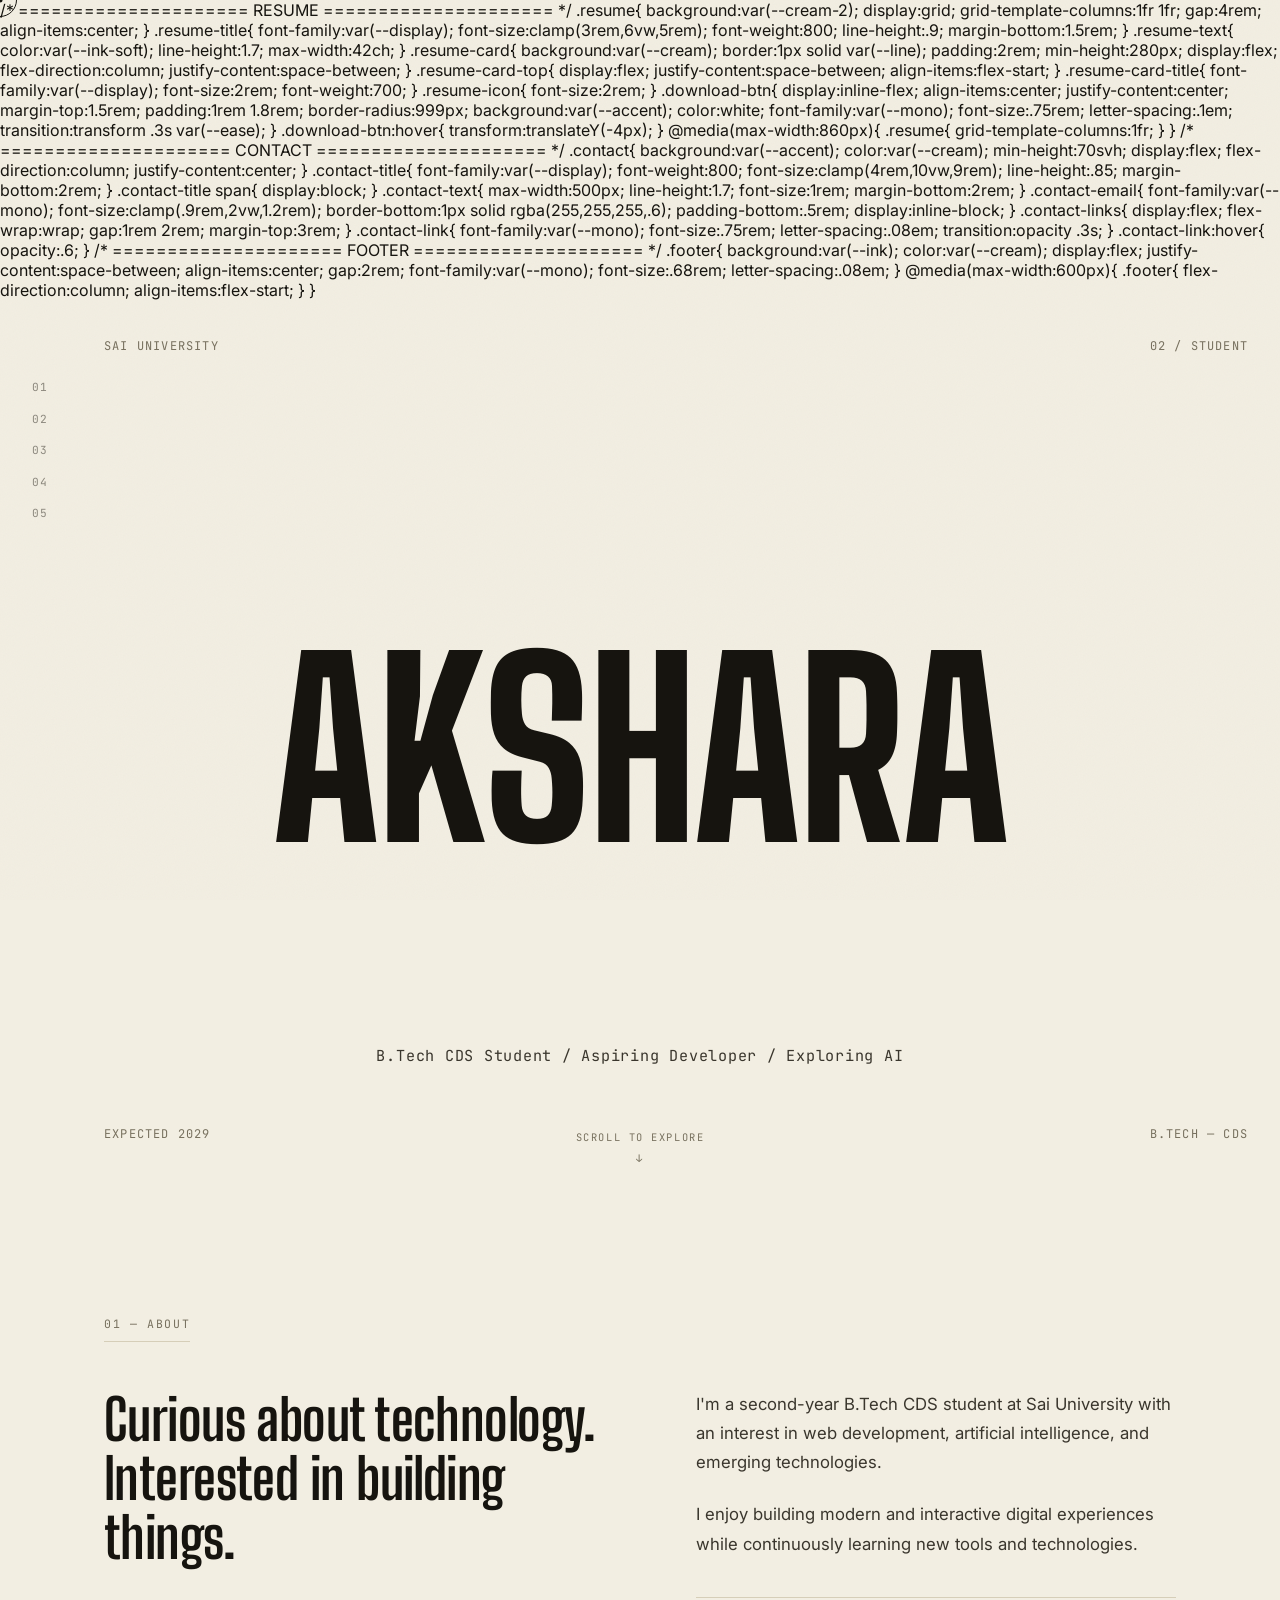
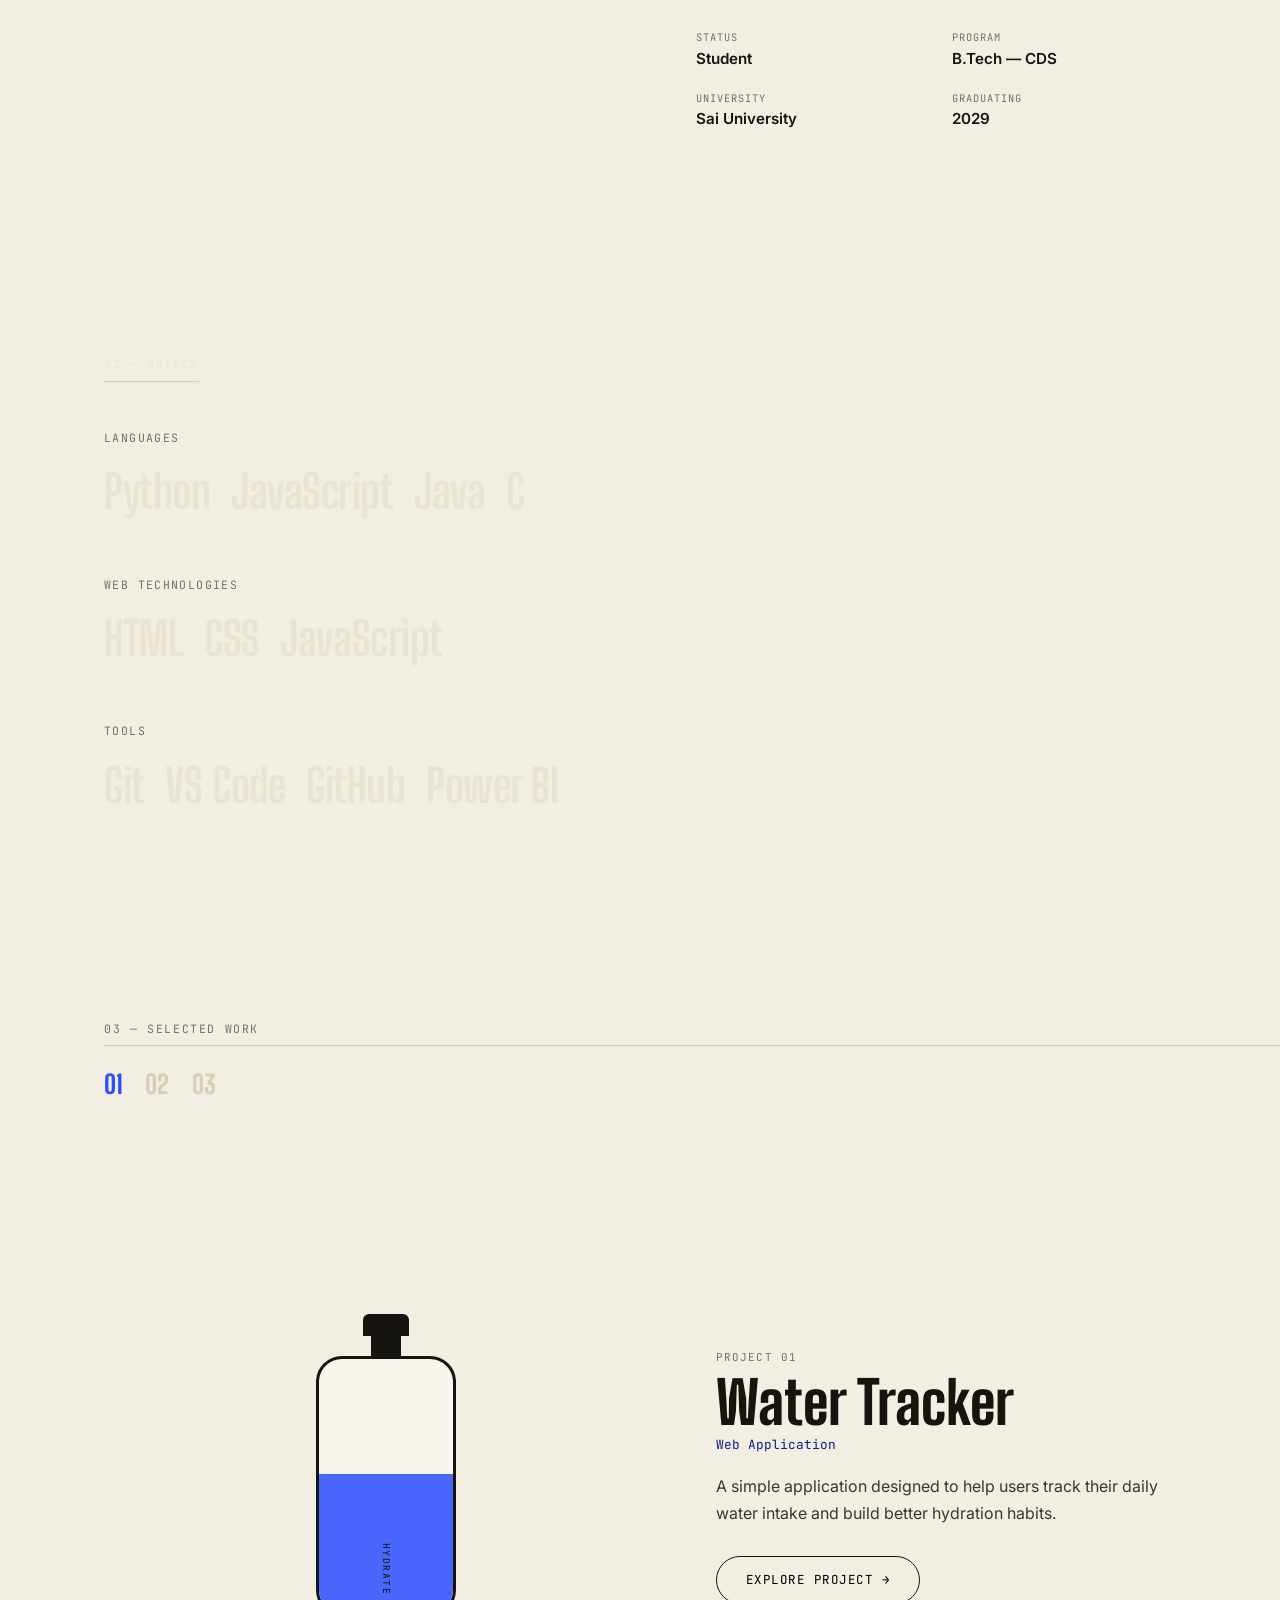
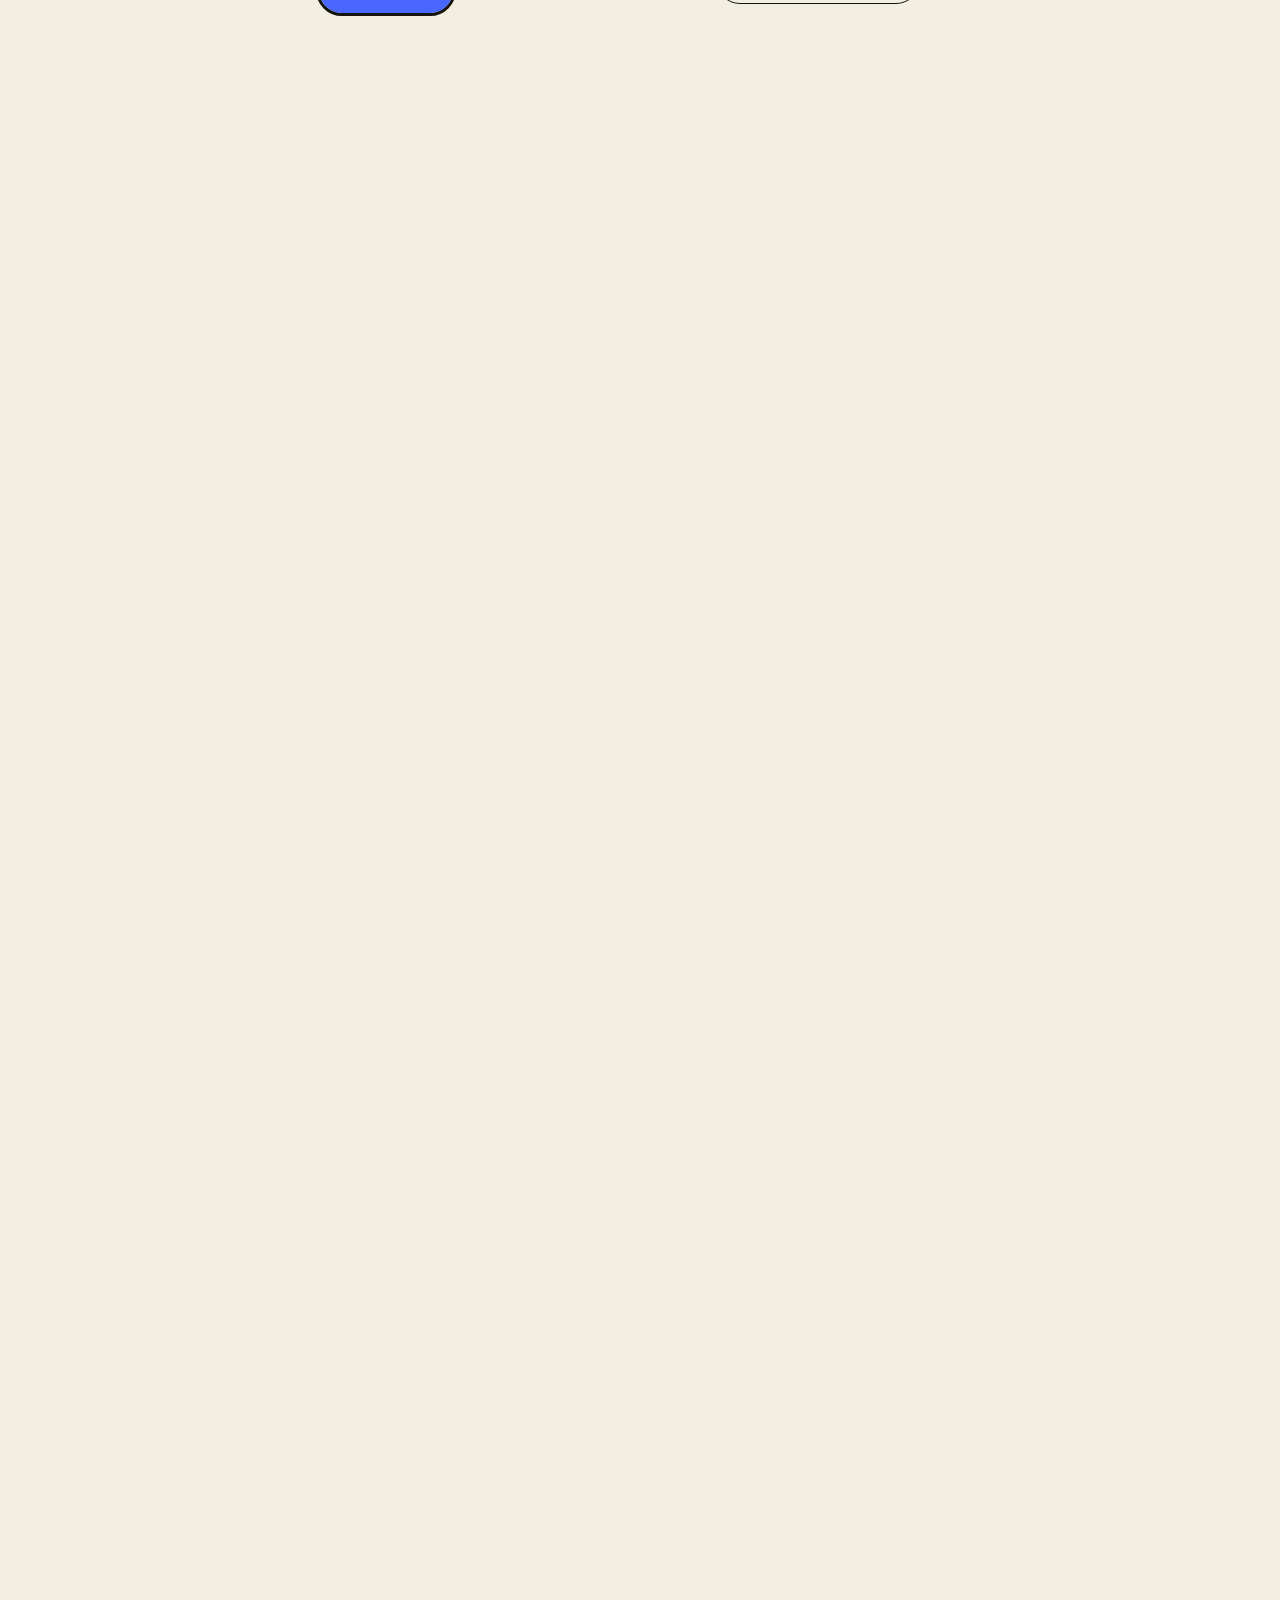
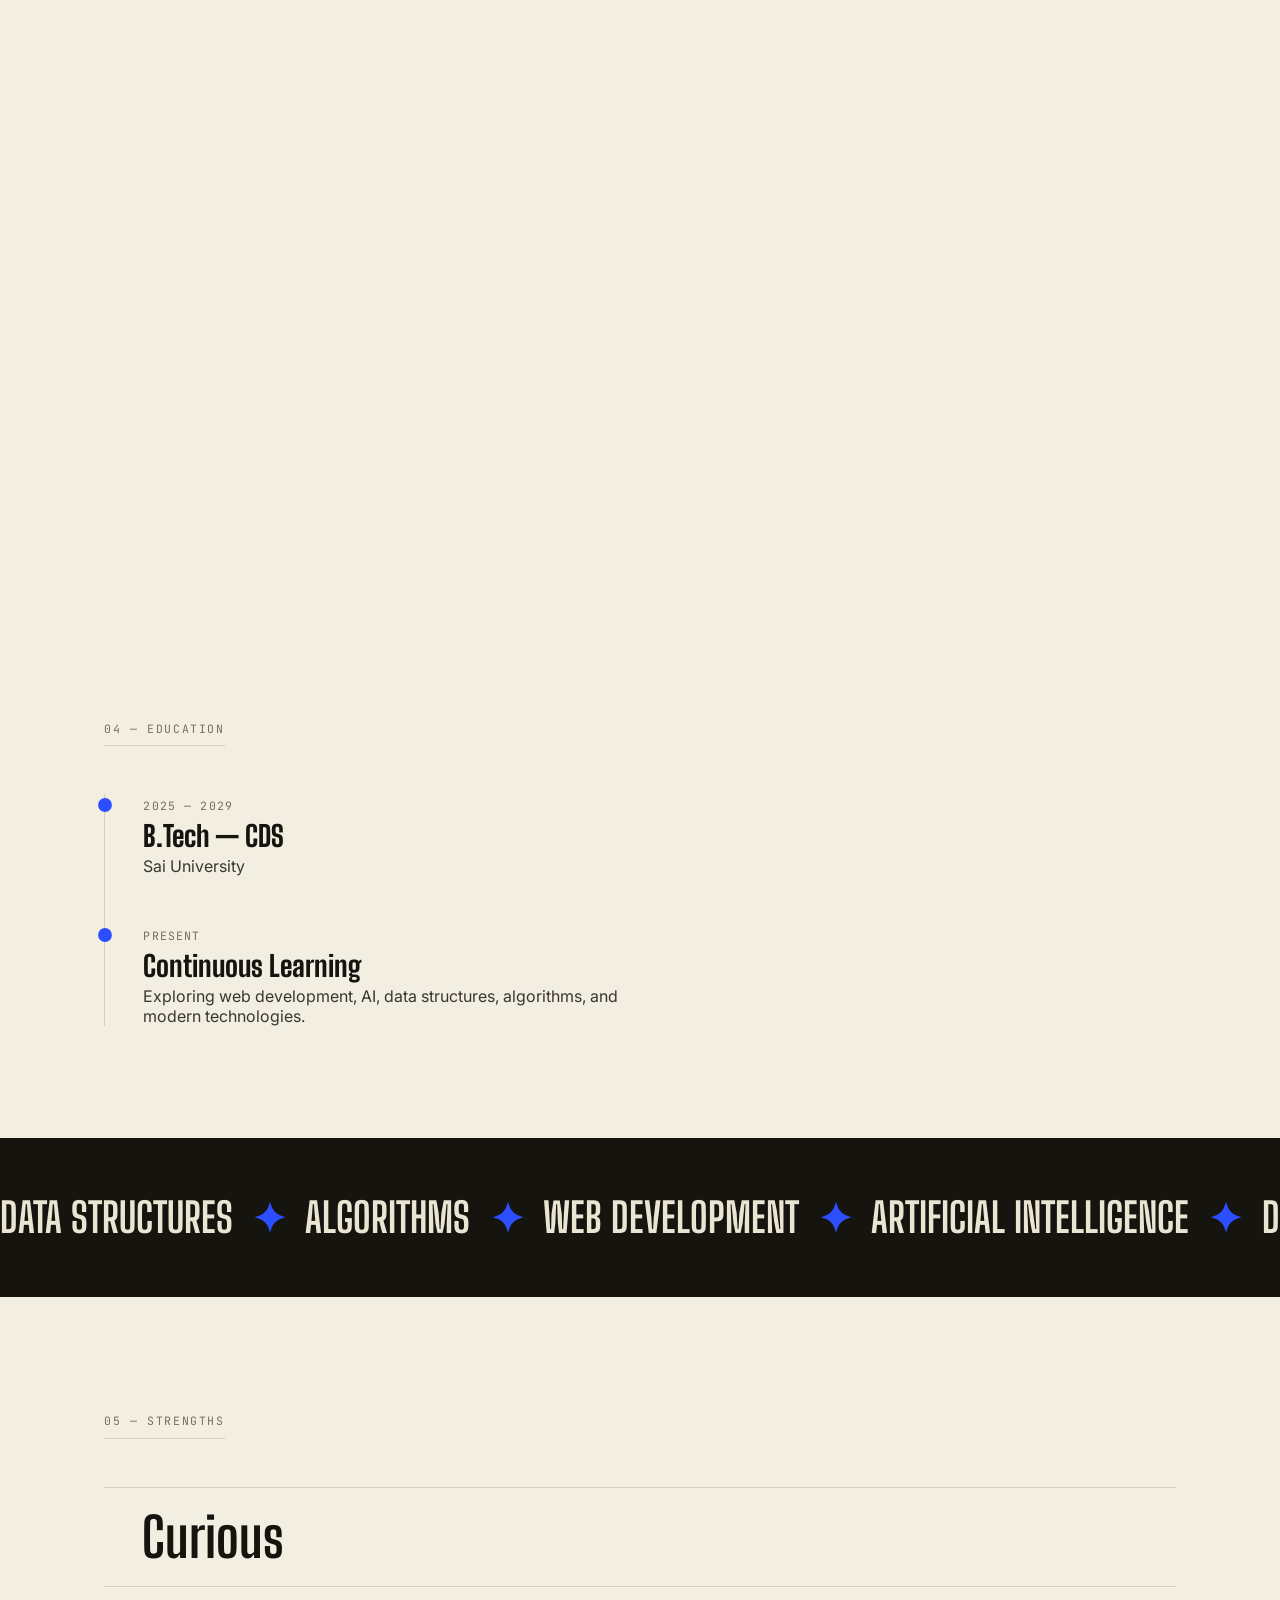
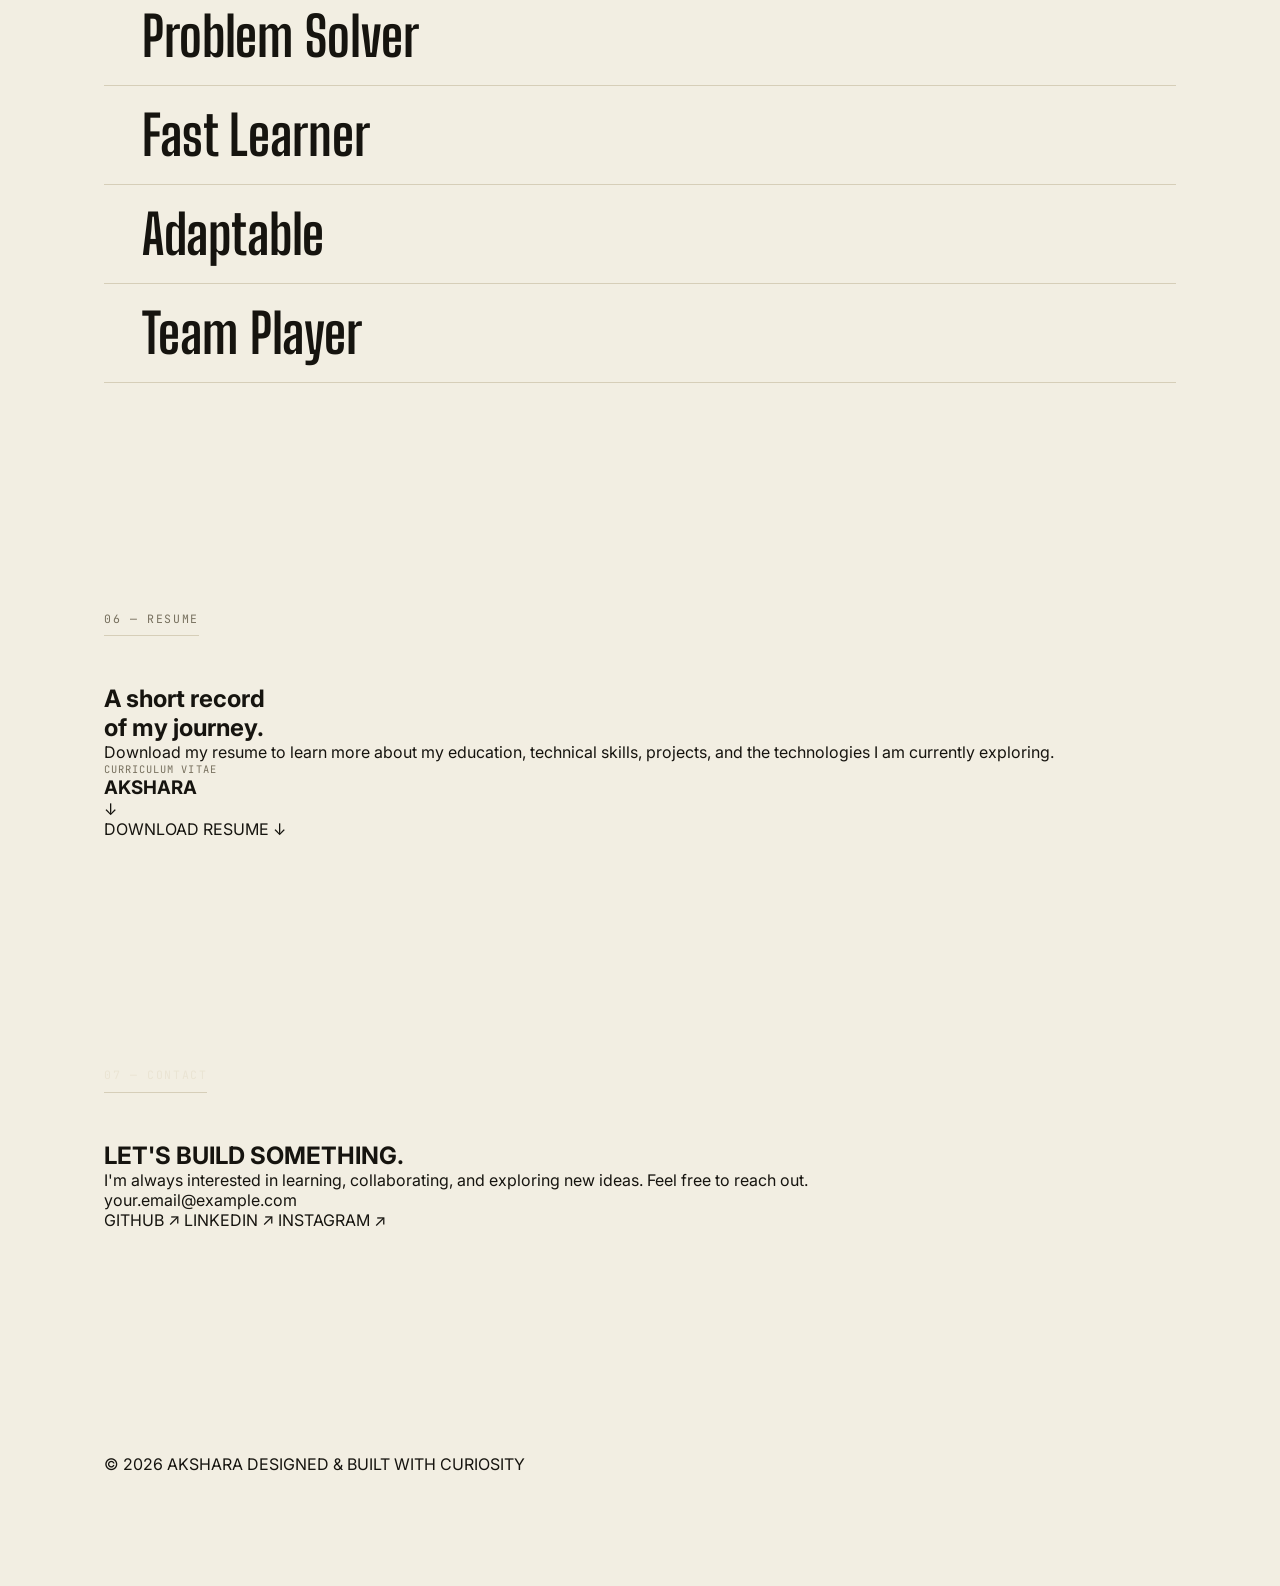
==== commit 2a57a39d: "Update index.html" ====
--- a/index.html
+++ b/index.html
@@ -3,13 +3,1223 @@
 <head>
 <meta charset="UTF-8">
 <meta name="viewport" content="width=device-width, initial-scale=1.0">
+
 <title>Akshara — B.Tech CDS Student, Sai University</title>
-<meta name="description" content="Portfolio of Akshara, 2nd-year B.Tech CDS student at Sai University, exploring web development and AI.">
+
+<meta name="description"
+content="Portfolio of Akshara, 2nd-year B.Tech CDS student at Sai University, exploring web development and AI.">
+
 <link rel="preconnect" href="https://fonts.googleapis.com">
 <link rel="preconnect" href="https://fonts.gstatic.com" crossorigin>
-<link href="https://fonts.googleapis.com/css2?family=Big+Shoulders+Display:wght@400;600;700;800;900&family=Inter:wght@400;500;600;700&family=JetBrains+Mono:wght@400;500&display=swap" rel="stylesheet">
-<link rel="stylesheet" href="style.css">
+
+<link href="https://fonts.googleapis.com/css2?family=Big+Shoulders+Display:wght@400;600;700;800;900&family=Inter:wght@400;500;600;700&family=JetBrains+Mono:wght@400;500&display=swap"
+rel="stylesheet">
+
+<style>
+
+/* =========================================================
+   AKSHARA — EDITORIAL PORTFOLIO
+========================================================= */
+
+:root{
+  --cream: #F2EEE2;
+  --cream-2: #EAE4D3;
+  --ink: #16140F;
+  --ink-soft: #3A362D;
+  --accent: #2B4EFF;
+  --accent-ink: #0E1E80;
+  --line: #D6CEB8;
+  --muted: #77705E;
+
+  --display: 'Big Shoulders Display', sans-serif;
+  --body: 'Inter', sans-serif;
+  --mono: 'JetBrains Mono', monospace;
+
+  --ease: cubic-bezier(.16,.84,.44,1);
+}
+
+*{
+  margin:0;
+  padding:0;
+  box-sizing:border-box;
+}
+
+html{
+  scroll-behavior:smooth;
+}
+
+body{
+  background:var(--cream);
+  color:var(--ink);
+  font-family:var(--body);
+  overflow-x:hidden;
+  cursor:none;
+}
+
+::selection{
+  background:var(--accent);
+  color:var(--cream);
+}
+
+a{
+  color:inherit;
+  text-decoration:none;
+}
+
+button{
+  font-family:inherit;
+  border:none;
+  background:none;
+  cursor:none;
+}
+
+img,
+svg{
+  display:block;
+  max-width:100%;
+}
+
+/* ================= GRAIN ================= */
+
+.grain{
+  position:fixed;
+  inset:0;
+  pointer-events:none;
+  z-index:5;
+  opacity:0.035;
+  mix-blend-mode:multiply;
+  background-image:url("data:image/svg+xml,%3Csvg xmlns='http://www.w3.org/2000/svg' width='120' height='120'%3E%3Cfilter id='n'%3E%3CfeTurbulence type='fractalNoise' baseFrequency='0.9' numOctaves='2' stitchTiles='stitch'/%3E%3C/filter%3E%3Crect width='100%25' height='100%25' filter='url(%23n)'/%3E%3C/svg%3E");
+}
+
+/* ================= LOADER ================= */
+
+.loader{
+  position:fixed;
+  inset:0;
+  z-index:200;
+  background:var(--ink);
+  display:flex;
+  align-items:center;
+  justify-content:center;
+  transition:transform 0.9s var(--ease);
+}
+
+.loader.done{
+  transform:translateY(-100%);
+}
+
+.loader-text{
+  font-family:var(--display);
+  font-weight:800;
+  font-size:clamp(3rem,12vw,9rem);
+  color:var(--cream);
+  letter-spacing:0.04em;
+  opacity:0;
+  animation:loaderIn 1s var(--ease) 0.15s forwards;
+}
+
+@keyframes loaderIn{
+  from{
+    opacity:0;
+    letter-spacing:0.3em;
+  }
+
+  to{
+    opacity:1;
+    letter-spacing:0.04em;
+  }
+}
+
+/* ================= CUSTOM CURSOR ================= */
+
+.cursor,
+.cursor-dot{
+  position:fixed;
+  top:0;
+  left:0;
+  pointer-events:none;
+  z-index:150;
+  border-radius:50%;
+  transform:translate(-50%,-50%);
+}
+
+.cursor{
+  width:34px;
+  height:34px;
+  border:1px solid var(--ink);
+  transition:
+    width .25s var(--ease),
+    height .25s var(--ease),
+    background .25s var(--ease),
+    border-color .25s var(--ease);
+}
+
+.cursor-dot{
+  width:5px;
+  height:5px;
+  background:var(--ink);
+}
+
+.cursor.grow{
+  width:70px;
+  height:70px;
+  background:var(--accent);
+  border-color:var(--accent);
+  opacity:.12;
+}
+
+.cursor.hover-word{
+  width:14px;
+  height:14px;
+  background:var(--accent);
+  border-color:var(--accent);
+}
+
+@media (hover:none),(pointer:coarse){
+
+  .cursor,
+  .cursor-dot{
+    display:none;
+  }
+
+  body{
+    cursor:auto;
+  }
+
+  button,
+  a{
+    cursor:pointer;
+  }
+}
+
+/* ================= NAVIGATION ================= */
+
+.rail{
+  position:fixed;
+  left:2rem;
+  top:50%;
+  transform:translateY(-50%);
+  z-index:100;
+  display:flex;
+  flex-direction:column;
+  gap:1.1rem;
+}
+
+.rail-link{
+  display:flex;
+  align-items:center;
+  gap:.7rem;
+  font-family:var(--mono);
+  font-size:.7rem;
+  letter-spacing:.08em;
+  color:var(--ink-soft);
+}
+
+.rail-num{
+  opacity:.55;
+}
+
+.rail-label{
+  max-width:0;
+  overflow:hidden;
+  white-space:nowrap;
+  opacity:0;
+  transform:translateX(-6px);
+  transition:
+    max-width .35s var(--ease),
+    opacity .3s var(--ease),
+    transform .3s var(--ease);
+}
+
+.rail-link:hover .rail-label,
+.rail-link:focus-visible .rail-label{
+  max-width:140px;
+  opacity:1;
+  transform:translateX(0);
+}
+
+.rail-link:hover .rail-num,
+.rail-link.active .rail-num{
+  opacity:1;
+  color:var(--accent);
+}
+
+/* ================= MOBILE MENU ================= */
+
+.menu-toggle{
+  display:none;
+  position:fixed;
+  top:1.4rem;
+  right:1.4rem;
+  z-index:110;
+  width:44px;
+  height:44px;
+  border-radius:50%;
+  background:var(--ink);
+  flex-direction:column;
+  align-items:center;
+  justify-content:center;
+  gap:5px;
+}
+
+.menu-toggle span{
+  width:18px;
+  height:2px;
+  background:var(--cream);
+  transition:
+    transform .3s var(--ease),
+    opacity .3s var(--ease);
+}
+
+.menu-toggle.open span:nth-child(1){
+  transform:translateY(3.5px) rotate(45deg);
+}
+
+.menu-toggle.open span:nth-child(2){
+  transform:translateY(-3.5px) rotate(-45deg);
+}
+
+@media(max-width:860px){
+
+  .menu-toggle{
+    display:flex;
+  }
+
+  .rail{
+    left:auto;
+    right:1.2rem;
+    top:5.4rem;
+    background:var(--cream);
+    border:1px solid var(--line);
+    border-radius:14px;
+    padding:1rem 1.2rem;
+    gap:1rem;
+    opacity:0;
+    visibility:hidden;
+    transform:translateY(-10px);
+    transition:
+      opacity .3s var(--ease),
+      transform .3s var(--ease),
+      visibility .3s;
+  }
+
+  .rail.open{
+    opacity:1;
+    visibility:visible;
+    transform:translateY(0);
+  }
+
+  .rail-label{
+    max-width:none;
+    opacity:1;
+    transform:none;
+  }
+}
+
+/* ================= HERO ================= */
+
+.hero{
+  position:relative;
+  min-height:100svh;
+  display:flex;
+  align-items:center;
+  justify-content:center;
+  overflow:hidden;
+  padding:0 5vw;
+}
+
+.hero-meta{
+  position:absolute;
+  font-family:var(--mono);
+  font-size:.75rem;
+  letter-spacing:.1em;
+  color:var(--muted);
+}
+
+.hero-meta--top-left{
+  top:2.4rem;
+  left:6.5rem;
+}
+
+.hero-meta--top-right{
+  top:2.4rem;
+  right:2rem;
+}
+
+.hero-meta--bottom-left{
+  bottom:3.6rem;
+  left:6.5rem;
+}
+
+.hero-meta--bottom-right{
+  bottom:3.6rem;
+  right:2rem;
+}
+
+.hero-name{
+  font-family:var(--display);
+  font-weight:800;
+  font-size:clamp(4.5rem,19vw,15rem);
+  line-height:.85;
+  letter-spacing:-.01em;
+  text-align:center;
+  color:var(--ink);
+  will-change:transform;
+}
+
+.hero-name .line{
+  display:inline-block;
+}
+
+.hero-role{
+  position:absolute;
+  bottom:8.4rem;
+  left:50%;
+  transform:translateX(-50%);
+  font-family:var(--mono);
+  font-size:clamp(.72rem,1.4vw,.95rem);
+  letter-spacing:.05em;
+  color:var(--ink-soft);
+  text-align:center;
+  width:100%;
+  padding:0 1rem;
+}
+
+.scroll-cue{
+  position:absolute;
+  bottom:2.2rem;
+  left:50%;
+  transform:translateX(-50%);
+  display:flex;
+  flex-direction:column;
+  align-items:center;
+  gap:.4rem;
+  font-family:var(--mono);
+  font-size:.65rem;
+  letter-spacing:.15em;
+  color:var(--muted);
+}
+
+.scroll-cue-arrow{
+  animation:bob 1.6s ease-in-out infinite;
+}
+
+@keyframes bob{
+
+  0%,
+  100%{
+    transform:translateY(0);
+  }
+
+  50%{
+    transform:translateY(6px);
+  }
+}
+
+@media(max-width:860px){
+
+  .hero-meta--top-left,
+  .hero-meta--bottom-left{
+    left:1.4rem;
+  }
+
+  .hero-role{
+    bottom:6.5rem;
+  }
+}
+
+/* ================= COMMON SECTIONS ================= */
+
+main > section,
+footer.footer{
+  padding:7rem 6.5rem;
+  position:relative;
+}
+
+@media(max-width:860px){
+
+  main > section,
+  footer.footer{
+    padding:5rem 1.4rem;
+  }
+}
+
+.eyebrow{
+  font-family:var(--mono);
+  font-size:.72rem;
+  letter-spacing:.14em;
+  color:var(--muted);
+  text-transform:uppercase;
+  margin-bottom:3rem;
+  display:inline-block;
+  border-bottom:1px solid var(--line);
+  padding-bottom:.6rem;
+}
+
+.eyebrow--light{
+  color:var(--cream-2);
+}
+
+.reveal{
+  opacity:0;
+  transform:translateY(28px);
+  transition:
+    opacity .8s var(--ease),
+    transform .8s var(--ease);
+}
+
+.reveal.in{
+  opacity:1;
+  transform:translateY(0);
+}
+
+/* ================= ABOUT ================= */
+
+.about{
+  background:var(--cream);
+}
+
+.about-grid{
+  display:grid;
+  grid-template-columns:1.1fr 1fr;
+  gap:4rem;
+  align-items:start;
+}
+
+.about-headline{
+  font-family:var(--display);
+  font-weight:700;
+  font-size:clamp(2.2rem,4.4vw,4rem);
+  line-height:1.05;
+  letter-spacing:-.01em;
+}
+
+.about-copy p{
+  font-size:1.05rem;
+  line-height:1.75;
+  color:var(--ink-soft);
+  margin-bottom:1.4rem;
+  max-width:46ch;
+}
+
+.about-meta{
+  display:grid;
+  grid-template-columns:1fr 1fr;
+  gap:1.4rem 2rem;
+  margin-top:2.4rem;
+  padding-top:2rem;
+  border-top:1px solid var(--line);
+}
+
+.about-meta-item{
+  display:flex;
+  flex-direction:column;
+  gap:.3rem;
+}
+
+.meta-label{
+  font-family:var(--mono);
+  font-size:.65rem;
+  letter-spacing:.1em;
+  color:var(--muted);
+  text-transform:uppercase;
+}
+
+.meta-value{
+  font-weight:600;
+  font-size:.95rem;
+}
+
+@media(max-width:860px){
+
+  .about-grid{
+    grid-template-columns:1fr;
+    gap:2.4rem;
+  }
+}
+<style>
+
+/* ===================== SKILLS ===================== */
+
+.skills{
+  background:var(--ink);
+  color:var(--cream);
+}
+
+.skill-group{
+  margin-bottom:3.6rem;
+}
+
+.skill-group:last-child{
+  margin-bottom:0;
+}
+
+.skill-category{
+  font-family:var(--mono);
+  font-size:.72rem;
+  letter-spacing:.12em;
+  color:var(--muted);
+  text-transform:uppercase;
+  margin-bottom:1.2rem;
+}
+
+.skill-wall{
+  display:flex;
+  flex-wrap:wrap;
+  gap:.6rem 1.3rem;
+}
+
+.skill-word{
+  position:relative;
+  font-family:var(--display);
+  font-weight:700;
+  font-size:clamp(1.5rem,3.6vw,2.9rem);
+  letter-spacing:-.01em;
+  color:var(--cream-2);
+  transition:color .3s var(--ease), transform .3s var(--ease);
+}
+
+.skill-word:hover{
+  color:var(--accent);
+  transform:translateY(-4px);
+}
+
+.skill-word::after{
+  content:attr(data-desc);
+  position:absolute;
+  left:0;
+  top:100%;
+  font-family:var(--mono);
+  font-size:.62rem;
+  letter-spacing:.03em;
+  color:var(--muted);
+  white-space:nowrap;
+  opacity:0;
+  transform:translateY(-4px);
+  transition:opacity .25s var(--ease), transform .25s var(--ease);
+  pointer-events:none;
+}
+
+.skill-word:hover::after{
+  opacity:1;
+  transform:translateY(2px);
+}
+
+@media(max-width:860px){
+  .skill-word::after{
+    display:none;
+  }
+}
+
+/* ===================== WORK ===================== */
+
+.work-pin{
+  height:320vh;
+  padding:0;
+  background:var(--cream);
+}
+
+.work-sticky{
+  position:sticky;
+  top:0;
+  height:100svh;
+  overflow:hidden;
+  display:flex;
+  flex-direction:column;
+  padding:6rem 0 0 6.5rem;
+}
+
+.eyebrow--fixed{
+  margin-bottom:1.4rem;
+}
+
+.work-index{
+  display:flex;
+  gap:1.4rem;
+  margin-bottom:1.6rem;
+  font-family:var(--display);
+  font-weight:800;
+  font-size:1.6rem;
+  color:var(--line);
+}
+
+.work-index-num.active{
+  color:var(--accent);
+}
+
+.work-track{
+  display:flex;
+  height:100%;
+  will-change:transform;
+}
+
+.project{
+  flex:0 0 100vw;
+  width:100vw;
+  height:100%;
+  display:grid;
+  grid-template-columns:1fr 1fr;
+  align-items:center;
+  gap:3rem;
+  padding-right:6.5rem;
+}
+
+.project-visual{
+  height:60%;
+  display:flex;
+  align-items:center;
+  justify-content:center;
+}
+
+.project-info{
+  max-width:480px;
+}
+
+.project-tag{
+  font-family:var(--mono);
+  font-size:.68rem;
+  letter-spacing:.1em;
+  color:var(--muted);
+  text-transform:uppercase;
+}
+
+.project-title{
+  font-family:var(--display);
+  font-weight:800;
+  font-size:clamp(2.4rem,4.6vw,4rem);
+  line-height:1;
+  margin:.6rem 0 .2rem;
+}
+
+.project-sub{
+  font-family:var(--mono);
+  font-size:.8rem;
+  color:var(--accent-ink);
+  margin-bottom:1.2rem;
+}
+
+.project-desc{
+  font-size:1rem;
+  line-height:1.7;
+  color:var(--ink-soft);
+  margin-bottom:1.8rem;
+}
+
+.explore-btn{
+  font-family:var(--mono);
+  font-size:.78rem;
+  letter-spacing:.12em;
+  border:1px solid var(--ink);
+  padding:.9rem 1.8rem;
+  border-radius:999px;
+  transition:background .3s var(--ease), color .3s var(--ease);
+}
+
+.explore-btn:hover{
+  background:var(--ink);
+  color:var(--cream);
+}
+
+/* Project bottle */
+
+.bottle{
+  position:relative;
+  width:140px;
+  height:320px;
+}
+
+.bottle-cap{
+  width:46px;
+  height:22px;
+  background:var(--ink);
+  margin:0 auto;
+  border-radius:6px 6px 0 0;
+}
+
+.bottle-neck{
+  width:30px;
+  height:20px;
+  background:var(--ink);
+  margin:0 auto;
+}
+
+.bottle-body{
+  width:140px;
+  height:260px;
+  border:3px solid var(--ink);
+  border-radius:26px;
+  position:relative;
+  overflow:hidden;
+  background:rgba(255,255,255,.4);
+  display:flex;
+  align-items:flex-end;
+  justify-content:center;
+}
+
+.bottle-fill{
+  width:100%;
+  height:55%;
+  background:var(--accent);
+  opacity:.85;
+  animation:fillWave 3.2s ease-in-out infinite;
+}
+
+@keyframes fillWave{
+  0%,100%{
+    height:52%;
+  }
+
+  50%{
+    height:60%;
+  }
+}
+
+.bottle-label{
+  position:absolute;
+  bottom:18px;
+  left:50%;
+  transform:translateX(-50%);
+  font-family:var(--mono);
+  font-size:.6rem;
+  letter-spacing:.15em;
+  color:var(--ink);
+  writing-mode:vertical-rl;
+}
+
+/* Browser */
+
+.browser{
+  width:340px;
+  border:2px solid var(--ink);
+  border-radius:10px;
+  overflow:hidden;
+  background:var(--cream);
+}
+
+.browser-bar{
+  display:flex;
+  gap:6px;
+  padding:10px 12px;
+  border-bottom:2px solid var(--ink);
+}
+
+.browser-dot{
+  width:9px;
+  height:9px;
+  border-radius:50%;
+  border:1.5px solid var(--ink);
+}
+
+.browser-body{
+  padding:1.4rem;
+  display:flex;
+  flex-direction:column;
+  gap:.9rem;
+}
+
+.browser-block{
+  height:34px;
+  background:var(--line);
+  border-radius:6px;
+}
+
+.browser-block--wide.short{
+  width:60%;
+}
+
+.browser-block--grid{
+  display:grid;
+  grid-template-columns:1fr 1fr 1fr;
+  gap:.6rem;
+  height:60px;
+  background:none;
+}
+
+.browser-block--grid div{
+  background:var(--accent);
+  opacity:.75;
+  border-radius:6px;
+}
+
+.browser-block--grid div:nth-child(2){
+  opacity:.5;
+}
+
+.browser-block--grid div:nth-child(3){
+  opacity:.3;
+}
+
+.ai-nodes{
+  width:320px;
+  height:320px;
+}
+
+@media(max-width:860px){
+
+  .work-pin{
+    height:auto;
+  }
+
+  .work-sticky{
+    position:static;
+    height:auto;
+    padding:5rem 1.4rem;
+    overflow:visible;
+  }
+
+  .work-index{
+    display:none;
+  }
+
+  .work-track{
+    flex-direction:column;
+    height:auto;
+    transform:none !important;
+    gap:4rem;
+  }
+
+  .project{
+    width:100%;
+    flex:none;
+    height:auto;
+    grid-template-columns:1fr;
+    padding-right:0;
+    gap:2rem;
+  }
+
+  .project-visual{
+    height:220px;
+  }
+}
+
+/* ===================== EDUCATION ===================== */
+
+.education{
+  background:var(--cream);
+}
+
+.timeline{
+  max-width:560px;
+  border-left:1px solid var(--line);
+  padding-left:2.4rem;
+  display:flex;
+  flex-direction:column;
+  gap:3rem;
+}
+
+.timeline-item{
+  position:relative;
+}
+
+.timeline-dot{
+  position:absolute;
+  left:-2.75rem;
+  top:.3rem;
+  width:12px;
+  height:12px;
+  border-radius:50%;
+  background:var(--cream);
+  border:2px solid var(--line);
+  transition:
+    background .4s var(--ease),
+    border-color .4s var(--ease),
+    transform .4s var(--ease);
+}
+
+.timeline-item.in .timeline-dot{
+  background:var(--accent);
+  border-color:var(--accent);
+  transform:scale(1.15);
+}
+
+.timeline-year{
+  font-family:var(--mono);
+  font-size:.72rem;
+  letter-spacing:.1em;
+  color:var(--muted);
+}
+
+.timeline-content h3{
+  font-family:var(--display);
+  font-weight:800;
+  font-size:1.8rem;
+  margin:.3rem 0 .2rem;
+}
+
+.timeline-content p{
+  color:var(--ink-soft);
+}
+
+/* ===================== COURSEWORK ===================== */
+
+.coursework{
+  padding:3.4rem 0 !important;
+  background:var(--ink);
+  overflow:hidden;
+}
+
+.marquee{
+  overflow:hidden;
+}
+
+.marquee-track{
+  display:flex;
+  gap:1.2rem;
+  white-space:nowrap;
+  width:max-content;
+  font-family:var(--display);
+  font-weight:700;
+  font-size:clamp(1.6rem,3.2vw,2.6rem);
+  color:var(--cream-2);
+  animation:marquee 24s linear infinite;
+}
+
+.marquee:hover .marquee-track{
+  animation-play-state:paused;
+}
+
+.marquee-track .dot{
+  color:var(--accent);
+}
+
+@keyframes marquee{
+  from{
+    transform:translateX(0);
+  }
+
+  to{
+    transform:translateX(-50%);
+  }
+}
+
+/* ===================== STRENGTHS ===================== */
+
+.strengths{
+  background:var(--cream);
+}
+
+.strength-list{
+  list-style:none;
+  display:flex;
+  flex-direction:column;
+}
+
+.strength-item{
+  display:flex;
+  align-items:center;
+  gap:1.4rem;
+  font-family:var(--display);
+  font-weight:700;
+  font-size:clamp(1.6rem,4.4vw,3.4rem);
+  padding:1rem 0;
+  border-bottom:1px solid var(--line);
+  transition:
+    padding-left .3s var(--ease),
+    color .3s var(--ease);
+}
+
+.strength-item:first-child{
+  border-top:1px solid var(--line);
+}
+
+.strength-item:hover{
+  padding-left:1.2rem;
+  color:var(--accent);
+}
+
+.strength-shape{
+  width:16px;
+  height:16px;
+  opacity:0;
+  transform:scale(.4);
+  transition:
+    opacity .3s var(--ease),
+    transform .3s var(--ease);
+  flex-shrink:0;
+  background:var(--accent);
+}
+
+.strength-item:hover .strength-shape{
+  opacity:1;
+  transform:scale(1);
+}
+
+.strength-shape--1{
+  border-radius:50%;
+}
+
+.strength-shape--2{
+  border-radius:2px;
+}
+
+.strength-shape--3{
+  clip-path:polygon(50% 0%,0% 100%,100% 100%);
+}
+
+.strength-shape--4{
+  border-radius:50% 0 50% 0;
+}
+
+.strength-shape--5{
+  clip-path:polygon(50% 0%,100% 38%,82% 100%,18% 100%,0% 38%);
+}
+
+</style>
+/* ===================== RESUME ===================== */
+
+.resume{
+  background:var(--cream-2);
+  display:grid;
+  grid-template-columns:1fr 1fr;
+  gap:4rem;
+  align-items:center;
+}
+
+.resume-title{
+  font-family:var(--display);
+  font-size:clamp(3rem,6vw,5rem);
+  font-weight:800;
+  line-height:.9;
+  margin-bottom:1.5rem;
+}
+
+.resume-text{
+  color:var(--ink-soft);
+  line-height:1.7;
+  max-width:42ch;
+}
+
+.resume-card{
+  background:var(--cream);
+  border:1px solid var(--line);
+  padding:2rem;
+  min-height:280px;
+  display:flex;
+  flex-direction:column;
+  justify-content:space-between;
+}
+
+.resume-card-top{
+  display:flex;
+  justify-content:space-between;
+  align-items:flex-start;
+}
+
+.resume-card-title{
+  font-family:var(--display);
+  font-size:2rem;
+  font-weight:700;
+}
+
+.resume-icon{
+  font-size:2rem;
+}
+
+.download-btn{
+  display:inline-flex;
+  align-items:center;
+  justify-content:center;
+  margin-top:1.5rem;
+  padding:1rem 1.8rem;
+  border-radius:999px;
+  background:var(--accent);
+  color:white;
+  font-family:var(--mono);
+  font-size:.75rem;
+  letter-spacing:.1em;
+  transition:transform .3s var(--ease);
+}
+
+.download-btn:hover{
+  transform:translateY(-4px);
+}
+
+@media(max-width:860px){
+  .resume{
+    grid-template-columns:1fr;
+  }
+}
+
+/* ===================== CONTACT ===================== */
+
+.contact{
+  background:var(--accent);
+  color:var(--cream);
+  min-height:70svh;
+  display:flex;
+  flex-direction:column;
+  justify-content:center;
+}
+
+.contact-title{
+  font-family:var(--display);
+  font-weight:800;
+  font-size:clamp(4rem,10vw,9rem);
+  line-height:.85;
+  margin-bottom:2rem;
+}
+
+.contact-title span{
+  display:block;
+}
+
+.contact-text{
+  max-width:500px;
+  line-height:1.7;
+  font-size:1rem;
+  margin-bottom:2rem;
+}
+
+.contact-email{
+  font-family:var(--mono);
+  font-size:clamp(.9rem,2vw,1.2rem);
+  border-bottom:1px solid rgba(255,255,255,.6);
+  padding-bottom:.5rem;
+  display:inline-block;
+}
+
+.contact-links{
+  display:flex;
+  flex-wrap:wrap;
+  gap:1rem 2rem;
+  margin-top:3rem;
+}
+
+.contact-link{
+  font-family:var(--mono);
+  font-size:.75rem;
+  letter-spacing:.08em;
+  transition:opacity .3s;
+}
+
+.contact-link:hover{
+  opacity:.6;
+}
+
+/* ===================== FOOTER ===================== */
+
+.footer{
+  background:var(--ink);
+  color:var(--cream);
+  display:flex;
+  justify-content:space-between;
+  align-items:center;
+  gap:2rem;
+  font-family:var(--mono);
+  font-size:.68rem;
+  letter-spacing:.08em;
+}
+
+@media(max-width:600px){
+  .footer{
+    flex-direction:column;
+    align-items:flex-start;
+  }
+}
+
+</style>
 </head>
+
 <body>
 
 <div class="loader" id="loader">
@@ -17,326 +1227,1120 @@
 </div>
 
 <div class="grain"></div>
+
 <div class="cursor" id="cursor"></div>
 <div class="cursor-dot" id="cursorDot"></div>
 
-<button class="menu-toggle" id="menuToggle" aria-label="Toggle navigation">
-  <span></span><span></span>
+<button
+  class="menu-toggle"
+  id="menuToggle"
+  aria-label="Toggle navigation">
+
+  <span></span>
+  <span></span>
+
 </button>
 
 <nav class="rail" id="rail">
-  <a href="#about" class="rail-link"><span class="rail-num">01</span><span class="rail-label">About</span></a>
-  <a href="#skills" class="rail-link"><span class="rail-num">02</span><span class="rail-label">Skills</span></a>
-  <a href="#work" class="rail-link"><span class="rail-num">03</span><span class="rail-label">Work</span></a>
-  <a href="#resume" class="rail-link"><span class="rail-num">04</span><span class="rail-label">Resume</span></a>
-  <a href="#contact" class="rail-link"><span class="rail-num">05</span><span class="rail-label">Contact</span></a>
+
+  <a href="#about" class="rail-link">
+    <span class="rail-num">01</span>
+    <span class="rail-label">About</span>
+  </a>
+
+  <a href="#skills" class="rail-link">
+    <span class="rail-num">02</span>
+    <span class="rail-label">Skills</span>
+  </a>
+
+  <a href="#work" class="rail-link">
+    <span class="rail-num">03</span>
+    <span class="rail-label">Work</span>
+  </a>
+
+  <a href="#resume" class="rail-link">
+    <span class="rail-num">04</span>
+    <span class="rail-label">Resume</span>
+  </a>
+
+  <a href="#contact" class="rail-link">
+    <span class="rail-num">05</span>
+    <span class="rail-label">Contact</span>
+  </a>
+
 </nav>
 
 <main>
 
-  <section class="hero" id="home">
-    <div class="hero-meta hero-meta--top-left">
-      <span>SAI UNIVERSITY</span>
+<!-- ================= HERO ================= -->
+
+<section class="hero" id="home">
+
+  <div class="hero-meta hero-meta--top-left">
+    SAI UNIVERSITY
+  </div>
+
+  <div class="hero-meta hero-meta--top-right">
+    02 / STUDENT
+  </div>
+
+  <h1 class="hero-name" id="heroName">
+    <span class="line">AKSHARA</span>
+  </h1>
+
+  <p class="hero-role">
+    B.Tech CDS Student / Aspiring Developer / Exploring AI
+  </p>
+
+  <div class="hero-meta hero-meta--bottom-left">
+    EXPECTED 2029
+  </div>
+
+  <div class="hero-meta hero-meta--bottom-right">
+    B.TECH — CDS
+  </div>
+
+  <div class="scroll-cue">
+    <span>SCROLL TO EXPLORE</span>
+    <span class="scroll-cue-arrow">↓</span>
+  </div>
+
+</section>
+
+
+<!-- ================= ABOUT ================= -->
+
+<section class="about" id="about">
+
+  <p class="eyebrow">01 — About</p>
+
+  <div class="about-grid">
+
+    <h2 class="about-headline reveal">
+      Curious about technology.<br>
+      Interested in building things.
+    </h2>
+
+    <div class="about-copy reveal">
+
+      <p>
+        I'm a second-year B.Tech CDS student at Sai University
+        with an interest in web development, artificial intelligence,
+        and emerging technologies.
+      </p>
+
+      <p>
+        I enjoy building modern and interactive digital experiences
+        while continuously learning new tools and technologies.
+      </p>
+
+      <div class="about-meta">
+
+        <div class="about-meta-item">
+          <span class="meta-label">Status</span>
+          <span class="meta-value">Student</span>
+        </div>
+
+        <div class="about-meta-item">
+          <span class="meta-label">Program</span>
+          <span class="meta-value">B.Tech — CDS</span>
+        </div>
+
+        <div class="about-meta-item">
+          <span class="meta-label">University</span>
+          <span class="meta-value">Sai University</span>
+        </div>
+
+        <div class="about-meta-item">
+          <span class="meta-label">Graduating</span>
+          <span class="meta-value">2029</span>
+        </div>
+
+      </div>
+
     </div>
-    <div class="hero-meta hero-meta--top-right">
-      <span>02 / STUDENT</span>
+
+  </div>
+
+</section>
+
+
+<!-- ================= SKILLS ================= -->
+
+<section class="skills" id="skills">
+
+  <p class="eyebrow eyebrow--light">02 — Skills</p>
+
+  <div class="skill-group reveal">
+
+    <p class="skill-category">
+      Languages
+    </p>
+
+    <div class="skill-wall">
+
+      <span class="skill-word" data-desc="Programming">
+        Python
+      </span>
+
+      <span class="skill-word" data-desc="Web Development">
+        JavaScript
+      </span>
+
+      <span class="skill-word" data-desc="Programming">
+        Java
+      </span>
+
+      <span class="skill-word" data-desc="Programming">
+        C
+      </span>
+
     </div>
 
-    <h1 class="hero-name" id="heroName">
-      <span class="line" data-speed="0.06">AKSHARA</span>
-    </h1>
-
-    <p class="hero-role">B.Tech CDS Student&nbsp;/&nbsp;Aspiring Developer&nbsp;/&nbsp;Exploring AI</p>
-
-    <div class="hero-meta hero-meta--bottom-left">
-      <span>EXPECTED&nbsp;2029</span>
+  </div>
+
+
+  <div class="skill-group reveal">
+
+    <p class="skill-category">
+      Web Technologies
+    </p>
+
+    <div class="skill-wall">
+
+      <span class="skill-word" data-desc="Structure">
+        HTML
+      </span>
+
+      <span class="skill-word" data-desc="Styling">
+        CSS
+      </span>
+
+      <span class="skill-word" data-desc="Frontend">
+        JavaScript
+      </span>
+
     </div>
-    <div class="hero-meta hero-meta--bottom-right">
-      <span>B.TECH — CDS</span>
+
+  </div>
+
+
+  <div class="skill-group reveal">
+
+    <p class="skill-category">
+      Tools
+    </p>
+
+    <div class="skill-wall">
+
+      <span class="skill-word" data-desc="Version Control">
+        Git
+      </span>
+
+      <span class="skill-word" data-desc="Code Editor">
+        VS Code
+      </span>
+
+      <span class="skill-word" data-desc="Development">
+        GitHub
+      </span>
+
+      <span class="skill-word" data-desc="Data Analysis">
+        Power BI
+      </span>
+
     </div>
 
-    <div class="scroll-cue">
-      <span>SCROLL TO EXPLORE</span>
-      <span class="scroll-cue-arrow">↓</span>
+  </div>
+
+</section>
+
+
+<!-- ================= WORK ================= -->
+
+<section class="work-pin" id="work">
+
+  <div class="work-sticky">
+
+    <p class="eyebrow eyebrow--fixed">
+      03 — Selected Work
+    </p>
+
+    <div class="work-index">
+
+      <span class="work-index-num active">01</span>
+      <span class="work-index-num">02</span>
+      <span class="work-index-num">03</span>
+
     </div>
-  </section>
-
-  <section class="about" id="about">
-    <p class="eyebrow">01 — About</p>
-    <div class="about-grid">
-      <h2 class="about-headline">Curious about technology.<br>Interested in building things.</h2>
-      <div class="about-copy">
-        <p>I'm a second-year B.Tech CDS student at Sai University with an interest in web development, artificial intelligence, and emerging technologies. Most of what I know so far comes from practical academic projects — working with HTML, CSS, JavaScript, AI tools, prompt engineering, and data structures.</p>
-        <p>I like the process of building modern, interactive, user-friendly digital experiences, and I'm still learning — steadily picking up new tools and ways of thinking about problems as I go.</p>
-        <div class="about-meta">
-          <div class="about-meta-item"><span class="meta-label">Status</span><span class="meta-value">Student</span></div>
-          <div class="about-meta-item"><span class="meta-label">Program</span><span class="meta-value">B.Tech – CDS</span></div>
-          <div class="about-meta-item"><span class="meta-label">University</span><span class="meta-value">Sai University</span></div>
-          <div class="about-meta-item"><span class="meta-label">Graduating</span><span class="meta-value">2029</span></div>
+
+    <div class="work-track" id="workTrack">
+
+      <!-- PROJECT 1 -->
+
+      <article class="project">
+
+        <div class="project-visual">
+
+          <div class="bottle">
+
+            <div class="bottle-cap"></div>
+
+            <div class="bottle-neck"></div>
+
+            <div class="bottle-body">
+              <div class="bottle-fill"></div>
+              <span class="bottle-label">
+                HYDRATE
+              </span>
+            </div>
+
+          </div>
+
         </div>
+
+        <div class="project-info">
+
+          <span class="project-tag">
+            Project 01
+          </span>
+
+          <h2 class="project-title">
+            Water Tracker
+          </h2>
+
+          <p class="project-sub">
+            Web Application
+          </p>
+
+          <p class="project-desc">
+            A simple application designed to help users
+            track their daily water intake and build
+            better hydration habits.
+          </p>
+
+          <button class="explore-btn">
+            EXPLORE PROJECT →
+          </button>
+
+        </div>
+
+      </article>
+
+
+      <!-- PROJECT 2 -->
+
+      <article class="project">
+
+        <div class="project-visual">
+
+          <div class="browser">
+
+            <div class="browser-bar">
+              <span class="browser-dot"></span>
+              <span class="browser-dot"></span>
+              <span class="browser-dot"></span>
+            </div>
+
+            <div class="browser-body">
+
+              <div class="browser-block"></div>
+
+              <div class="browser-block browser-block--wide short"></div>
+
+              <div class="browser-block browser-block--grid">
+                <div></div>
+                <div></div>
+                <div></div>
+              </div>
+
+            </div>
+
+          </div>
+
+        </div>
+
+        <div class="project-info">
+
+          <span class="project-tag">
+            Project 02
+          </span>
+
+          <h2 class="project-title">
+            Student Dashboard
+          </h2>
+
+          <p class="project-sub">
+            Web Development
+          </p>
+
+          <p class="project-desc">
+            A student-focused dashboard for organizing
+            academic information, tasks, and useful
+            learning resources in one place.
+          </p>
+
+          <button class="explore-btn">
+            EXPLORE PROJECT →
+          </button>
+
+        </div>
+
+      </article>
+            <!-- PROJECT 3 -->
+
+      <article class="project">
+
+        <div class="project-visual">
+
+          <svg class="ai-nodes" viewBox="0 0 320 320">
+
+            <line x1="80" y1="80" x2="160" y2="160"
+              stroke="#16140F" stroke-width="2"/>
+
+            <line x1="240" y1="80" x2="160" y2="160"
+              stroke="#16140F" stroke-width="2"/>
+
+            <line x1="80" y1="240" x2="160" y2="160"
+              stroke="#16140F" stroke-width="2"/>
+
+            <line x1="240" y1="240" x2="160" y2="160"
+              stroke="#16140F" stroke-width="2"/>
+
+            <circle cx="80" cy="80" r="22"
+              fill="#F2EEE2" stroke="#16140F" stroke-width="3"/>
+
+            <circle cx="240" cy="80" r="22"
+              fill="#F2EEE2" stroke="#16140F" stroke-width="3"/>
+
+            <circle cx="80" cy="240" r="22"
+              fill="#F2EEE2" stroke="#16140F" stroke-width="3"/>
+
+            <circle cx="240" cy="240" r="22"
+              fill="#F2EEE2" stroke="#16140F" stroke-width="3"/>
+
+            <circle cx="160" cy="160" r="38"
+              fill="#2B4EFF"/>
+
+            <text
+              x="160"
+              y="168"
+              text-anchor="middle"
+              fill="#F2EEE2"
+              font-size="18"
+              font-family="monospace">
+              AI
+            </text>
+
+          </svg>
+
+        </div>
+
+        <div class="project-info">
+
+          <span class="project-tag">
+            Project 03
+          </span>
+
+          <h2 class="project-title">
+            AI Explorer
+          </h2>
+
+          <p class="project-sub">
+            Artificial Intelligence
+          </p>
+
+          <p class="project-desc">
+            An academic exploration of artificial intelligence,
+            machine learning concepts, and how intelligent
+            systems can be applied to solve real-world problems.
+          </p>
+
+          <button class="explore-btn">
+            EXPLORE PROJECT →
+          </button>
+
+        </div>
+
+      </article>
+
+    </div>
+
+  </div>
+
+</section>
+
+
+<!-- ================= EDUCATION ================= -->
+
+<section class="education">
+
+  <p class="eyebrow">04 — Education</p>
+
+  <div class="timeline">
+
+    <div class="timeline-item reveal">
+
+      <div class="timeline-dot"></div>
+
+      <div class="timeline-content">
+
+        <span class="timeline-year">
+          2025 — 2029
+        </span>
+
+        <h3>
+          B.Tech — CDS
+        </h3>
+
+        <p>
+          Sai University
+        </p>
+
       </div>
+
     </div>
-  </section>
-
-  <section class="skills" id="skills">
-    <p class="eyebrow eyebrow--light">02 — Skills</p>
-
-    <div class="skill-group">
-      <p class="skill-category">Web Development</p>
-      <div class="skill-wall">
-        <span class="skill-word" data-desc="Structuring content for the web">HTML</span>
-        <span class="skill-word" data-desc="Styling layouts and interfaces">CSS</span>
-        <span class="skill-word" data-desc="Adding interactivity to pages">JAVASCRIPT</span>
+
+
+    <div class="timeline-item reveal">
+
+      <div class="timeline-dot"></div>
+
+      <div class="timeline-content">
+
+        <span class="timeline-year">
+          PRESENT
+        </span>
+
+        <h3>
+          Continuous Learning
+        </h3>
+
+        <p>
+          Exploring web development, AI,
+          data structures, algorithms,
+          and modern technologies.
+        </p>
+
       </div>
+
     </div>
 
-    <div class="skill-group">
-      <p class="skill-category">Programming &amp; DSA</p>
-      <div class="skill-wall">
-        <span class="skill-word" data-desc="Searching sequentially through data">LINEAR SEARCH</span>
-        <span class="skill-word" data-desc="Searching sorted data efficiently">BINARY SEARCH</span>
-        <span class="skill-word" data-desc="Sorting data step by step">INSERTION SORT</span>
-        <span class="skill-word" data-desc="Analysing efficiency of algorithms">TIME &amp; SPACE COMPLEXITY</span>
+  </div>
+
+</section>
+
+
+<!-- ================= COURSEWORK ================= -->
+
+<section class="coursework">
+
+  <div class="marquee">
+
+    <div class="marquee-track">
+
+      <span>DATA STRUCTURES</span>
+      <span class="dot">✦</span>
+
+      <span>ALGORITHMS</span>
+      <span class="dot">✦</span>
+
+      <span>WEB DEVELOPMENT</span>
+      <span class="dot">✦</span>
+
+      <span>ARTIFICIAL INTELLIGENCE</span>
+      <span class="dot">✦</span>
+
+      <span>DATABASE SYSTEMS</span>
+      <span class="dot">✦</span>
+
+      <span>DATA STRUCTURES</span>
+      <span class="dot">✦</span>
+
+      <span>ALGORITHMS</span>
+      <span class="dot">✦</span>
+
+      <span>WEB DEVELOPMENT</span>
+      <span class="dot">✦</span>
+
+      <span>ARTIFICIAL INTELLIGENCE</span>
+      <span class="dot">✦</span>
+
+      <span>DATABASE SYSTEMS</span>
+      <span class="dot">✦</span>
+
+    </div>
+
+  </div>
+
+</section>
+
+
+<!-- ================= STRENGTHS ================= -->
+
+<section class="strengths">
+
+  <p class="eyebrow">
+    05 — Strengths
+  </p>
+
+  <ul class="strength-list">
+
+    <li class="strength-item">
+      <span class="strength-shape strength-shape--1"></span>
+      Curious
+    </li>
+
+    <li class="strength-item">
+      <span class="strength-shape strength-shape--2"></span>
+      Problem Solver
+    </li>
+
+    <li class="strength-item">
+      <span class="strength-shape strength-shape--3"></span>
+      Fast Learner
+    </li>
+
+    <li class="strength-item">
+      <span class="strength-shape strength-shape--4"></span>
+      Adaptable
+    </li>
+
+    <li class="strength-item">
+      <span class="strength-shape strength-shape--5"></span>
+      Team Player
+    </li>
+
+  </ul>
+
+</section>
+
+
+<!-- ================= RESUME ================= -->
+
+<section class="resume" id="resume">
+
+  <div class="resume-content">
+
+    <p class="eyebrow">
+      06 — Resume
+    </p>
+
+    <h2 class="resume-title">
+      A short record<br>
+      of my journey.
+    </h2>
+
+    <p class="resume-text">
+      Download my resume to learn more about my education,
+      technical skills, projects, and the technologies
+      I am currently exploring.
+    </p>
+
+  </div>
+
+
+  <div class="resume-card">
+
+    <div class="resume-card-top">
+
+      <div>
+
+        <p class="meta-label">
+          CURRICULUM VITAE
+        </p>
+
+        <h3 class="resume-card-title">
+          AKSHARA
+        </h3>
+
       </div>
+
+      <span class="resume-icon">
+        ↓
+      </span>
+
     </div>
 
-    <div class="skill-group">
-      <p class="skill-category">AI &amp; Emerging Technology</p>
-      <div class="skill-wall">
-        <span class="skill-word" data-desc="Working with AI-generated content">GENERATIVE AI</span>
-        <span class="skill-word" data-desc="Crafting effective prompts for AI models">PROMPT ENGINEERING</span>
-        <span class="skill-word" data-desc="Exploring autonomous AI agents">AI AGENTS</span>
-        <span class="skill-word" data-desc="Building with AI-assisted tools">AI-ASSISTED DEVELOPMENT</span>
-      </div>
-    </div>
-
-    <div class="skill-group">
-      <p class="skill-category">Creative &amp; Design</p>
-      <div class="skill-wall">
-        <span class="skill-word" data-desc="Thinking through usability and flow">UI/UX CONCEPTS</span>
-        <span class="skill-word" data-desc="Designing pages that convert">LANDING PAGE DESIGN</span>
-        <span class="skill-word" data-desc="Shaping an idea into a product">PRODUCT CONCEPT DEVELOPMENT</span>
-        <span class="skill-word" data-desc="Designing engaging digital moments">INTERACTIVE WEB EXPERIENCES</span>
-      </div>
-    </div>
-  </section>
-
-  <section class="work-pin" id="work">
-    <div class="work-sticky">
-      <p class="eyebrow eyebrow--fixed">03 — Work</p>
-      <div class="work-index">
-        <span class="work-index-num active" data-i="0">01</span>
-        <span class="work-index-num" data-i="1">02</span>
-        <span class="work-index-num" data-i="2">03</span>
-      </div>
-
-      <div class="work-track" id="workTrack">
-
-        <article class="project" data-explore="aqua">
-          <div class="project-visual project-visual--aqua">
-            <div class="bottle">
-              <div class="bottle-cap"></div>
-              <div class="bottle-neck"></div>
-              <div class="bottle-body">
-                <div class="bottle-fill"></div>
-                <span class="bottle-label">AQUAPULSE</span>
-              </div>
-            </div>
-          </div>
-          <div class="project-info">
-            <span class="project-tag">Academic Project</span>
-            <h3 class="project-title">AquaPulse</h3>
-            <p class="project-sub">Smart Water Bottle</p>
-            <p class="project-desc">A smart water bottle concept designed for university students — covering the product brief, target users, features, and an interactive landing page.</p>
-            <button class="explore-btn" data-explore="aqua">EXPLORE</button>
-          </div>
-        </article>
-
-        <article class="project" data-explore="web">
-          <div class="project-visual project-visual--web">
-            <div class="browser">
-              <div class="browser-bar">
-                <span class="browser-dot"></span><span class="browser-dot"></span><span class="browser-dot"></span>
-              </div>
-              <div class="browser-body">
-                <div class="browser-block browser-block--wide"></div>
-                <div class="browser-block browser-block--grid">
-                  <div></div><div></div><div></div>
-                </div>
-                <div class="browser-block browser-block--wide short"></div>
-              </div>
-            </div>
-          </div>
-          <div class="project-info">
-            <span class="project-tag">Academic Project</span>
-            <h3 class="project-title">Interactive Web Projects</h3>
-            <p class="project-sub">Modern Web Interfaces</p>
-            <p class="project-desc">Explored modern web interfaces with attractive layouts, animations, and interactive elements — focused on engaging, user-friendly digital experiences.</p>
-            <button class="explore-btn" data-explore="web">EXPLORE</button>
-          </div>
-        </article>
-
-        <article class="project" data-explore="ai">
-          <div class="project-visual project-visual--ai">
-            <svg class="ai-nodes" viewBox="0 0 400 400" aria-hidden="true">
-              <g id="aiNodeLines"></g>
-              <g id="aiNodeDots"></g>
-            </svg>
-          </div>
-          <div class="project-info">
-            <span class="project-tag">Academic Project</span>
-            <h3 class="project-title">AI &amp; Emerging Tech</h3>
-            <p class="project-sub">Agents &amp; Prompt Engineering</p>
-            <p class="project-desc">Academic exploration of AI agents, chatbots, and AI decision-making — including prompt engineering and human verification for important AI actions.</p>
-            <button class="explore-btn" data-explore="ai">EXPLORE</button>
-          </div>
-        </article>
-
-      </div>
-    </div>
-  </section>
-
-  <section class="education" id="education">
-    <p class="eyebrow eyebrow--light">Education</p>
-    <div class="timeline">
-      <div class="timeline-item">
-        <div class="timeline-dot"></div>
-        <div class="timeline-content">
-          <span class="timeline-year">2026 — Present</span>
-          <h3>B.Tech – CDS</h3>
-          <p>Sai University · 2nd Year</p>
-        </div>
-      </div>
-      <div class="timeline-item">
-        <div class="timeline-dot"></div>
-        <div class="timeline-content">
-          <span class="timeline-year">2029</span>
-          <h3>Expected Graduation</h3>
-          <p>Sai University</p>
-        </div>
-      </div>
-    </div>
-  </section>
-
-  <section class="coursework">
-    <div class="marquee">
-      <div class="marquee-track">
-        <span>WEB DEVELOPMENT</span><span class="dot">·</span>
-        <span>DATA STRUCTURES &amp; ALGORITHMS</span><span class="dot">·</span>
-        <span>ARTIFICIAL INTELLIGENCE</span><span class="dot">·</span>
-        <span>EMERGING TECHNOLOGIES</span><span class="dot">·</span>
-        <span>WEB DEVELOPMENT</span><span class="dot">·</span>
-        <span>DATA STRUCTURES &amp; ALGORITHMS</span><span class="dot">·</span>
-        <span>ARTIFICIAL INTELLIGENCE</span><span class="dot">·</span>
-        <span>EMERGING TECHNOLOGIES</span><span class="dot">·</span>
-      </div>
-    </div>
-  </section>
-
-  <section class="strengths">
-    <p class="eyebrow eyebrow--light">What I Bring</p>
-    <ul class="strength-list">
-      <li class="strength-item"><span>Creative problem-solving</span><i class="strength-shape strength-shape--1"></i></li>
-      <li class="strength-item"><span>Quick learner</span><i class="strength-shape strength-shape--2"></i></li>
-      <li class="strength-item"><span>Practical project development</span><i class="strength-shape strength-shape--3"></i></li>
-      <li class="strength-item"><span>Exploring new technologies</span><i class="strength-shape strength-shape--4"></i></li>
-      <li class="strength-item"><span>User-focused design</span><i class="strength-shape strength-shape--5"></i></li>
-    </ul>
-  </section>
-
-  <section class="interests">
-    <p class="eyebrow">Interested In</p>
-    <div class="interest-cycle" id="interestCycle">
-      <span class="interest-word active">WEB DEVELOPMENT</span>
-      <span class="interest-word">FRONT-END DEVELOPMENT</span>
-      <span class="interest-word">ARTIFICIAL INTELLIGENCE</span>
-      <span class="interest-word">EMERGING TECHNOLOGIES</span>
-    </div>
-  </section>
-
-  <section class="resume" id="resume">
-    <p class="eyebrow eyebrow--light">04 — The Resume</p>
-    <div class="resume-panel">
-      <div class="resume-id">
-        <span class="resume-name">AKSHARA</span>
-        <span class="resume-role">B.Tech – CDS</span>
-        <span class="resume-role">Sai University</span>
-      </div>
-      <div class="resume-actions">
-        <button class="btn-open" id="openResumeBtn">OPEN RESUME</button>
-        <a class="btn-download" id="downloadResumeBtn" href="assets/akshara-resume.pdf" download="Akshara_Resume.pdf">DOWNLOAD PDF</a>
-      </div>
-    </div>
-
-    <div class="resume-preview">
-      <div class="resume-preview-bar">
-        <span>PREVIEW — AKSHARA_RESUME.PDF</span>
-      </div>
-      <iframe
-        class="resume-preview-frame"
-        src="assets/akshara-resume.pdf#toolbar=0&navpanes=0&view=FitH"
-        title="Preview of Akshara's resume PDF"
-        loading="lazy">
-      </iframe>
-      <noscript>
-        <p class="resume-preview-fallback">
-          Your browser can't preview the PDF here.
-          <a href="assets/akshara-resume.pdf" download="Akshara_Resume.pdf">Download it directly</a>.
-        </p>
-      </noscript>
-    </div>
-  </section>
-
-  <section class="contact" id="contact">
-    <p class="eyebrow eyebrow--light">05 — Contact</p>
-    <h2 class="contact-headline">LET'S CONNECT</h2>
-    <a class="contact-email" href="mailto:akshara.u-29@scds.saiuniversity.edu.in">akshara.u-29@scds.saiuniversity.edu.in</a>
-
-    <form class="contact-form" id="contactForm">
-      <div class="form-row">
-        <label for="cf-name">Name</label>
-        <input type="text" id="cf-name" name="name" required placeholder="Your name">
-      </div>
-      <div class="form-row">
-        <label for="cf-email">Email</label>
-        <input type="email" id="cf-email" name="email" required placeholder="your@email.com">
-      </div>
-      <div class="form-row">
-        <label for="cf-message">Message</label>
-        <textarea id="cf-message" name="message" required placeholder="Say hello..." rows="4"></textarea>
-      </div>
-      <button type="submit" class="btn-send">SEND <span class="arrow">→</span></button>
-      <p class="form-status" id="formStatus"></p>
-    </form>
-  </section>
-
-  <footer class="footer">
-    <div class="footer-brand">
-      <span>AKSHARA</span>
-      <span class="footer-sub">B.Tech – CDS · Sai University</span>
-    </div>
-    <p class="footer-copy">© 2026 Akshara</p>
-  </footer>
+    <!-- Replace resume.pdf with your actual resume file -->
+
+    <a
+      href="resume.pdf"
+      download
+      class="download-btn">
+
+      DOWNLOAD RESUME ↓
+
+    </a>
+
+  </div>
+
+</section>
+
+
+<!-- ================= CONTACT ================= -->
+
+<section class="contact" id="contact">
+
+  <p class="eyebrow eyebrow--light">
+    07 — Contact
+  </p>
+
+  <h2 class="contact-title">
+
+    <span>LET'S BUILD</span>
+    <span>SOMETHING.</span>
+
+  </h2>
+
+  <p class="contact-text">
+    I'm always interested in learning, collaborating,
+    and exploring new ideas. Feel free to reach out.
+  </p>
+
+  <!-- Change this email to your own email -->
+
+  <a
+    href="mailto:your.email@example.com"
+    class="contact-email">
+
+    your.email@example.com
+
+  </a>
+
+
+  <div class="contact-links">
+
+    <!-- Replace # with your actual profile links -->
+
+    <a href="#" class="contact-link">
+      GITHUB ↗
+    </a>
+
+    <a href="#" class="contact-link">
+      LINKEDIN ↗
+    </a>
+
+    <a href="#" class="contact-link">
+      INSTAGRAM ↗
+    </a>
+
+  </div>
+
+</section>
 
 </main>
 
-<div class="modal" id="projectModal">
-  <div class="modal-inner">
-    <button class="modal-close" id="modalClose" aria-label="Close">×</button>
-    <div class="modal-body" id="modalBody"></div>
-  </div>
-</div>
-
-<div class="modal modal--resume" id="resumeModal">
-  <div class="modal-inner modal-inner--resume">
-    <div class="resume-modal-bar">
-      <span>AKSHARA_RESUME.PDF</span>
-      <button class="modal-close" id="resumeModalClose" aria-label="Close">×</button>
-    </div>
-    <iframe id="resumeFrame" class="resume-frame" title="Akshara's Resume PDF" src=""></iframe>
-  </div>
-</div>
-
-<script src="script.js"></script>
+
+<!-- ================= FOOTER ================= -->
+
+<footer class="footer">
+
+  <span>
+    © 2026 AKSHARA
+  </span>
+
+  <span>
+    DESIGNED & BUILT WITH CURIOSITY
+  </span>
+
+</footer>
+
+
+<!-- ================= JAVASCRIPT ================= -->
+
+<script>
+
+/* ================= LOADER ================= */
+
+window.addEventListener("load", function(){
+
+  const loader = document.getElementById("loader");
+
+  setTimeout(function(){
+    loader.classList.add("done");
+  }, 1200);
+
+});
+
+
+/* ================= CUSTOM CURSOR ================= */
+
+const cursor = document.getElementById("cursor");
+const cursorDot = document.getElementById("cursorDot");
+
+let mouseX = 0;
+let mouseY = 0;
+
+document.addEventListener("mousemove", function(e){
+
+  mouseX = e.clientX;
+  mouseY = e.clientY;
+
+  cursorDot.style.left = mouseX + "px";
+  cursorDot.style.top = mouseY + "px";
+
+});
+
+
+function animateCursor(){
+
+  const currentX =
+    parseFloat(cursor.style.left) || mouseX;
+
+  const currentY =
+    parseFloat(cursor.style.top) || mouseY;
+
+  const nextX =
+    currentX + (mouseX - currentX) * 0.15;
+
+  const nextY =
+    currentY + (mouseY - currentY) * 0.15;
+
+  cursor.style.left = nextX + "px";
+  cursor.style.top = nextY + "px";
+
+  requestAnimationFrame(animateCursor);
+
+}
+
+animateCursor();
+
+
+/* Cursor hover effect */
+
+const hoverElements =
+  document.querySelectorAll(
+    "a, button, .skill-word, .strength-item"
+  );
+
+hoverElements.forEach(function(element){
+
+  element.addEventListener("mouseenter", function(){
+    cursor.classList.add("grow");
+  });
+
+  element.addEventListener("mouseleave", function(){
+    cursor.classList.remove("grow");
+  });
+
+});
+
+
+/* ================= MOBILE MENU ================= */
+
+const menuToggle =
+  document.getElementById("menuToggle");
+
+const rail =
+  document.getElementById("rail");
+
+menuToggle.addEventListener("click", function(){
+
+  menuToggle.classList.toggle("open");
+
+  rail.classList.toggle("open");
+
+});
+
+
+/* Close mobile menu after clicking navigation */
+
+document
+  .querySelectorAll(".rail-link")
+  .forEach(function(link){
+
+    link.addEventListener("click", function(){
+
+      menuToggle.classList.remove("open");
+
+      rail.classList.remove("open");
+
+    });
+
+});
+
+
+/* ================= SCROLL REVEAL ================= */
+
+const revealElements =
+  document.querySelectorAll(".reveal");
+
+const revealObserver =
+  new IntersectionObserver(
+
+    function(entries){
+
+      entries.forEach(function(entry){
+
+        if(entry.isIntersecting){
+
+          entry.target.classList.add("in");
+
+        }
+
+      });
+
+    },
+
+    {
+      threshold:0.15
+    }
+
+  );
+
+
+revealElements.forEach(function(element){
+
+  revealObserver.observe(element);
+
+});
+
+
+/* ================= ACTIVE NAVIGATION ================= */
+
+const sections =
+  document.querySelectorAll("section[id]");
+
+const navLinks =
+  document.querySelectorAll(".rail-link");
+
+
+window.addEventListener("scroll", function(){
+
+  let currentSection = "";
+
+  sections.forEach(function(section){
+
+    const sectionTop =
+      section.offsetTop - 200;
+
+    const sectionHeight =
+      section.offsetHeight;
+
+    if(
+      window.scrollY >= sectionTop &&
+      window.scrollY <
+      sectionTop + sectionHeight
+    ){
+
+      currentSection = section.id;
+
+    }
+
+  });
+
+
+  navLinks.forEach(function(link){
+
+    link.classList.remove("active");
+
+    if(
+      link.getAttribute("href") ===
+      "#" + currentSection
+    ){
+
+      link.classList.add("active");
+
+    }
+
+  });
+
+});
+
+
+/* ================= HORIZONTAL PROJECT SCROLL ================= */
+
+const workSection =
+  document.getElementById("work");
+
+const workTrack =
+  document.getElementById("workTrack");
+
+const workNumbers =
+  document.querySelectorAll(".work-index-num");
+
+
+function updateWorkScroll(){
+
+  if(window.innerWidth <= 860){
+    return;
+  }
+
+  const rect =
+    workSection.getBoundingClientRect();
+
+  const scrollDistance =
+    workSection.offsetHeight - window.innerHeight;
+
+  let progress =
+    -rect.top / scrollDistance;
+
+
+  progress =
+    Math.max(0, Math.min(1, progress));
+
+
+  const maxTranslate =
+    workTrack.scrollWidth - window.innerWidth;
+
+
+  workTrack.style.transform =
+    "translateX(" +
+    (-progress * maxTranslate) +
+    "px)";
+
+
+  const totalProjects = 3;
+
+  const activeProject =
+    Math.min(
+      totalProjects - 1,
+      Math.floor(progress * totalProjects)
+    );
+
+
+  workNumbers.forEach(function(number, index){
+
+    number.classList.remove("active");
+
+    if(index === activeProject){
+
+      number.classList.add("active");
+
+    }
+
+  });
+
+}
+
+
+window.addEventListener(
+  "scroll",
+  updateWorkScroll
+);
+
+window.addEventListener(
+  "resize",
+  updateWorkScroll
+);
+
+
+/* ================= PROJECT BUTTONS ================= */
+
+const projectButtons =
+  document.querySelectorAll(".explore-btn");
+
+
+projectButtons.forEach(function(button){
+
+  button.addEventListener("click", function(){
+
+    alert(
+      "Project details coming soon!"
+    );
+
+  });
+
+});
+
+
+/* ================= TIMELINE ================= */
+
+const timelineItems =
+  document.querySelectorAll(".timeline-item");
+
+
+const timelineObserver =
+  new IntersectionObserver(
+
+    function(entries){
+
+      entries.forEach(function(entry){
+
+        if(entry.isIntersecting){
+
+          entry.target.classList.add("in");
+
+        }
+
+      });
+
+    },
+
+    {
+      threshold:0.5
+    }
+
+  );
+
+
+timelineItems.forEach(function(item){
+
+  timelineObserver.observe(item);
+
+});
+
+
+/* ================= HERO PARALLAX ================= */
+
+const heroName =
+  document.getElementById("heroName");
+
+
+window.addEventListener("scroll", function(){
+
+  if(window.innerWidth <= 860){
+    return;
+  }
+
+  const scrollY =
+    window.scrollY;
+
+  const movement =
+    scrollY * 0.12;
+
+
+  heroName.style.transform =
+    "translateY(" +
+    movement +
+    "px)";
+
+});
+
+
+/* ================= SMOOTH NAVIGATION ================= */
+
+document
+  .querySelectorAll('a[href^="#"]')
+  .forEach(function(anchor){
+
+    anchor.addEventListener(
+      "click",
+      function(e){
+
+        e.preventDefault();
+
+        const target =
+          document.querySelector(
+            this.getAttribute("href")
+          );
+
+
+        if(target){
+
+          target.scrollIntoView({
+            behavior:"smooth"
+          });
+
+        }
+
+      }
+    );
+
+  });
+
+</script>
+
 </body>
 </html>
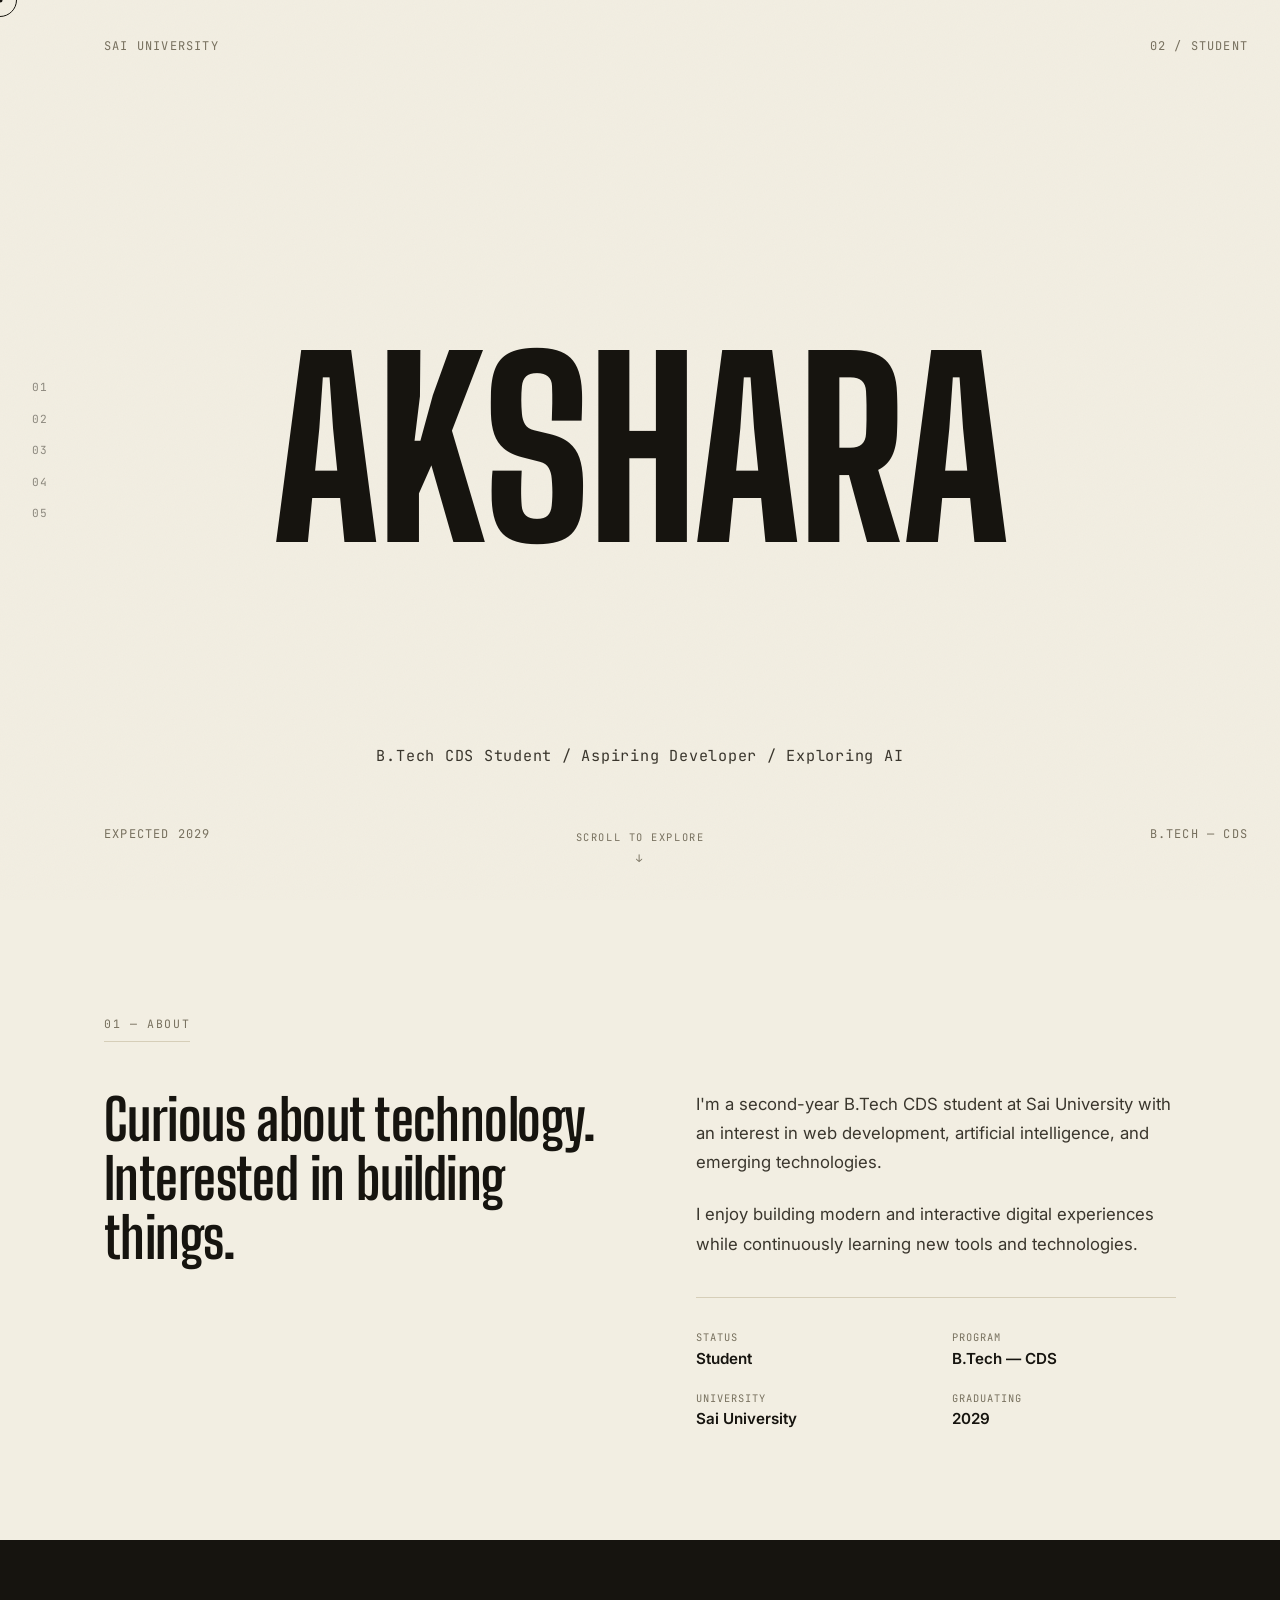
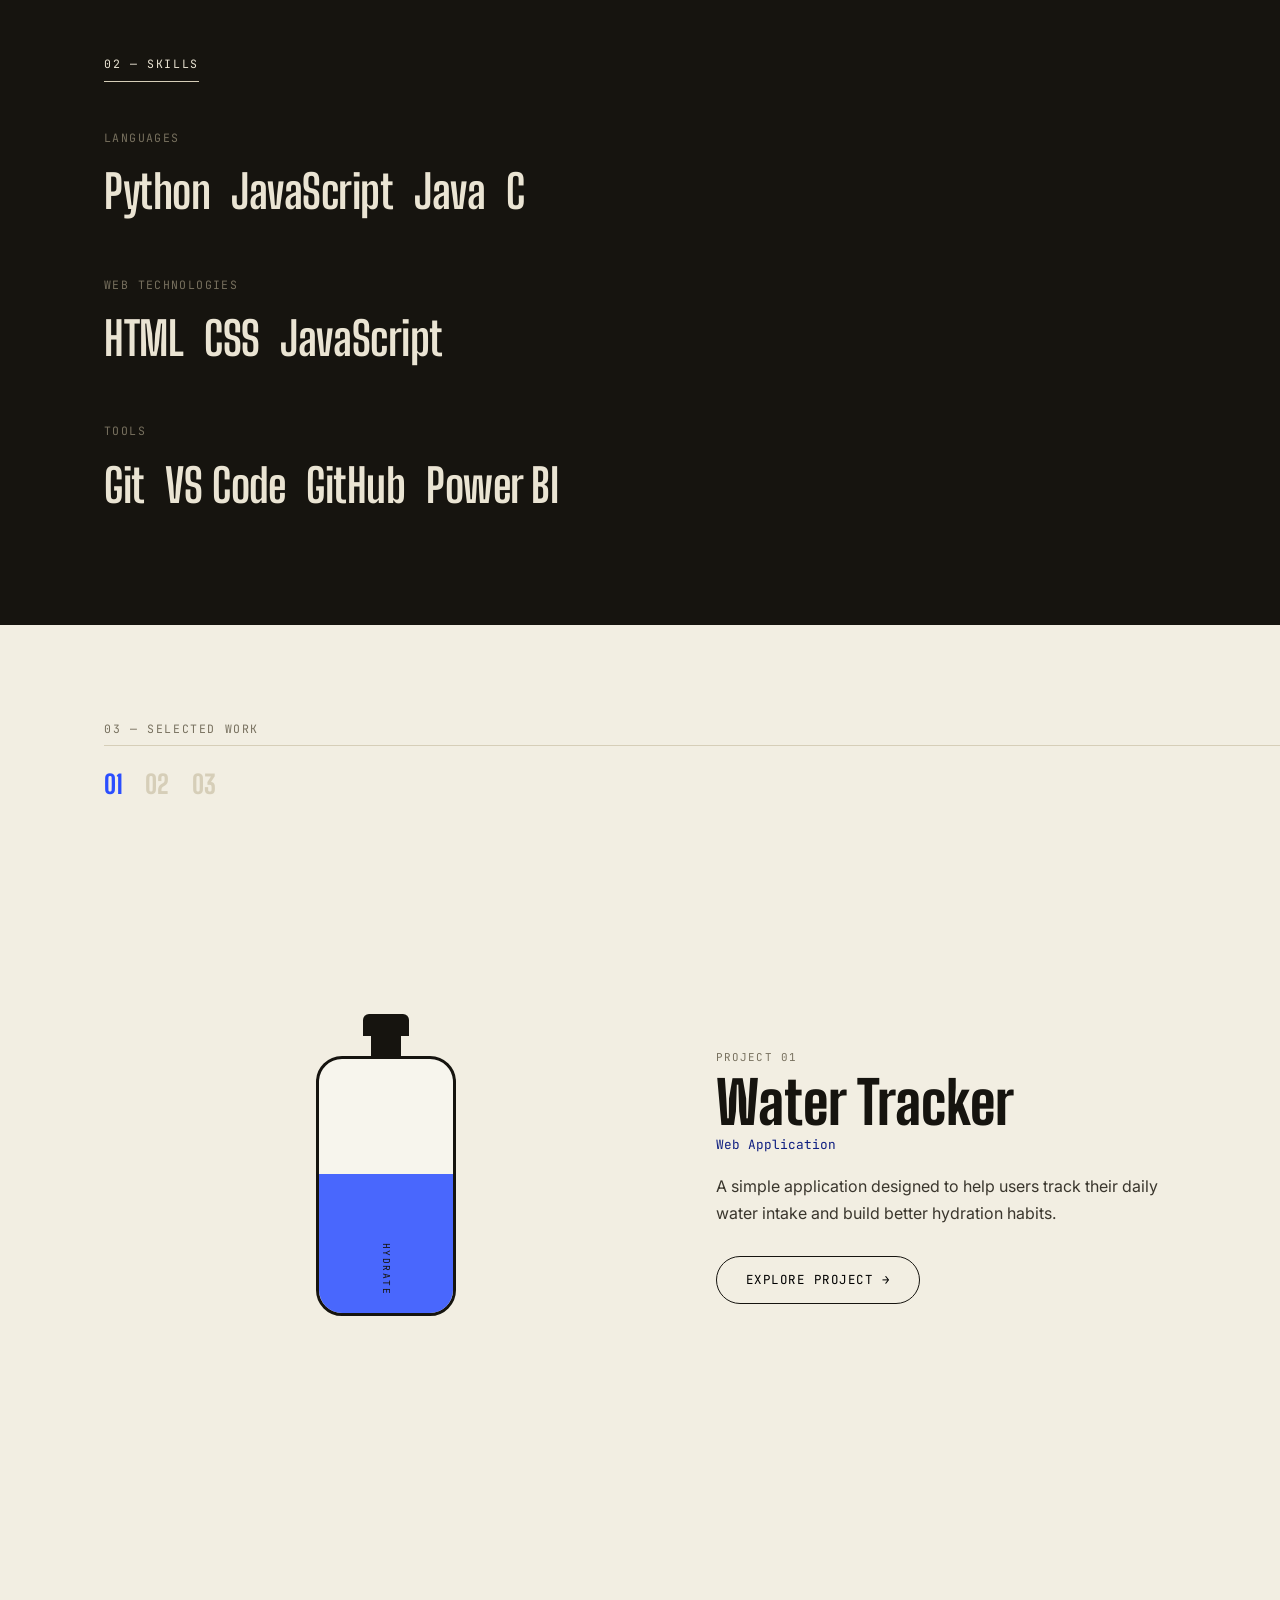
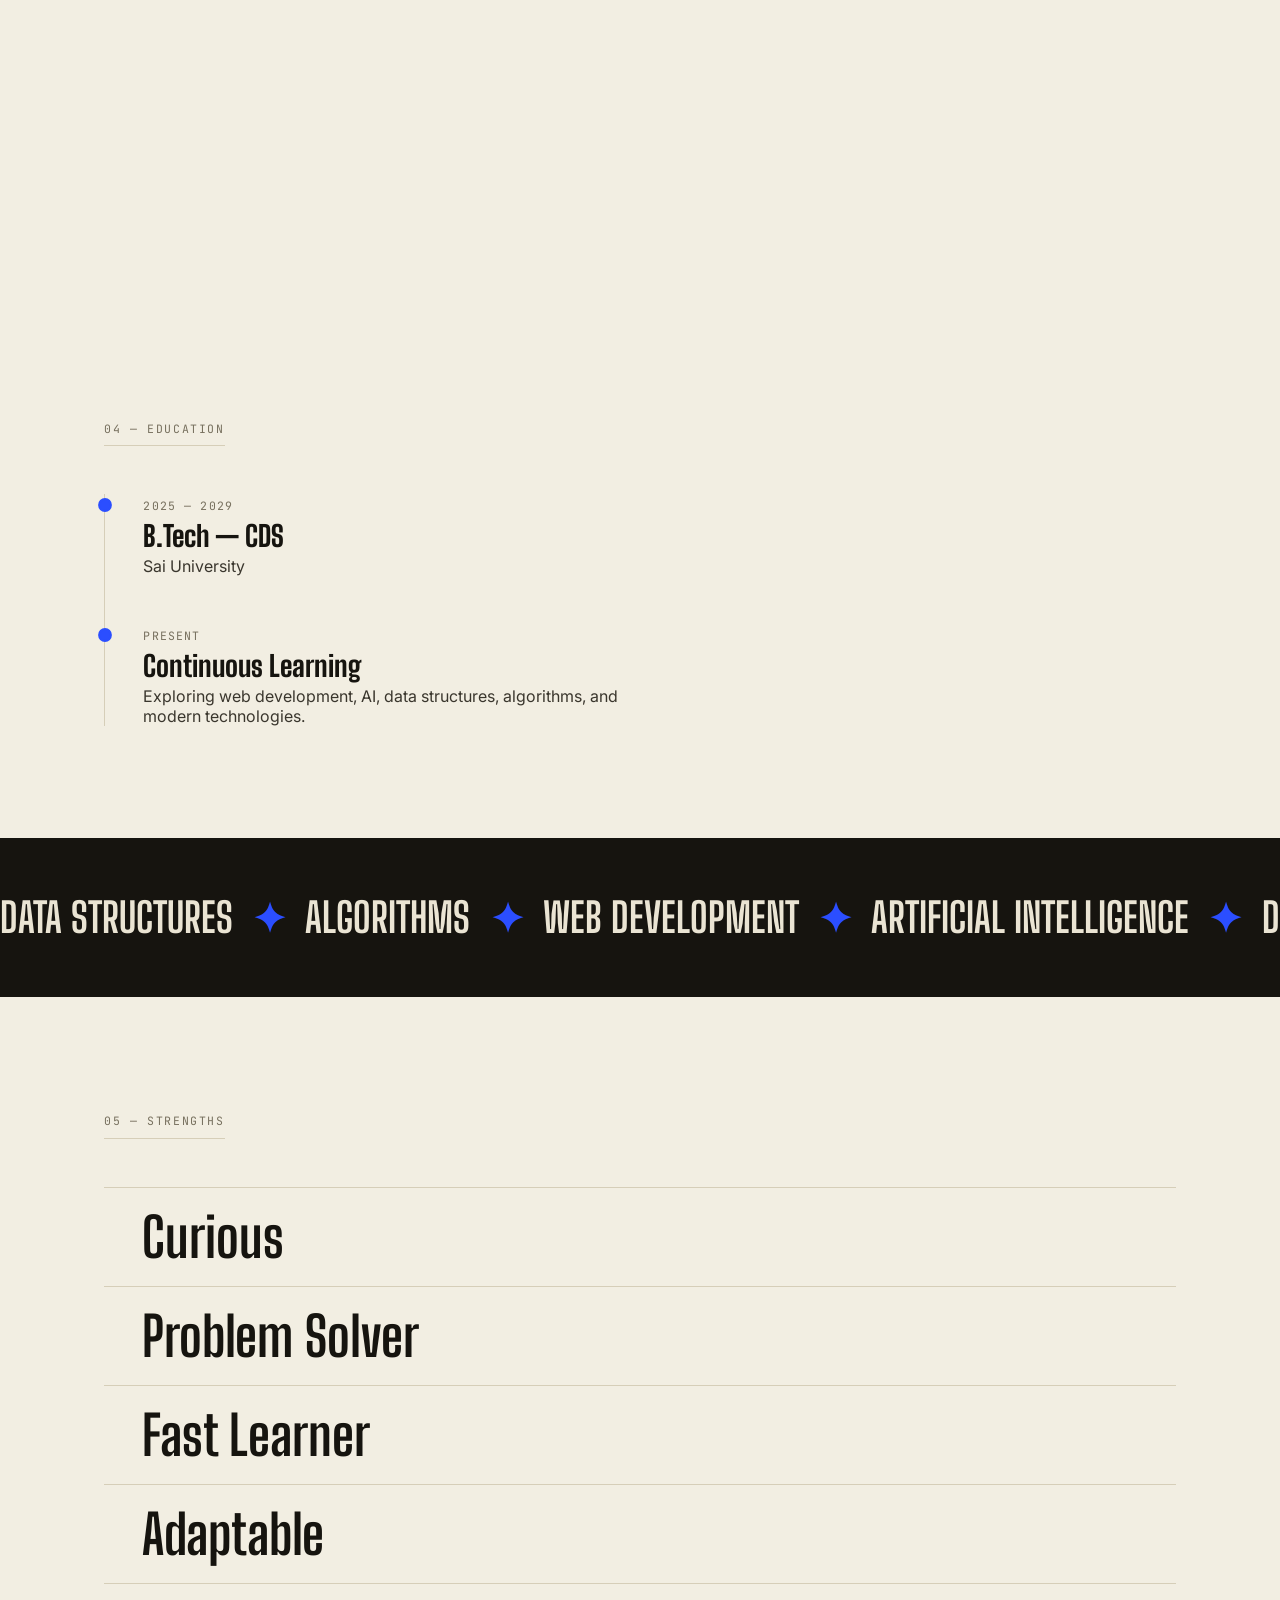
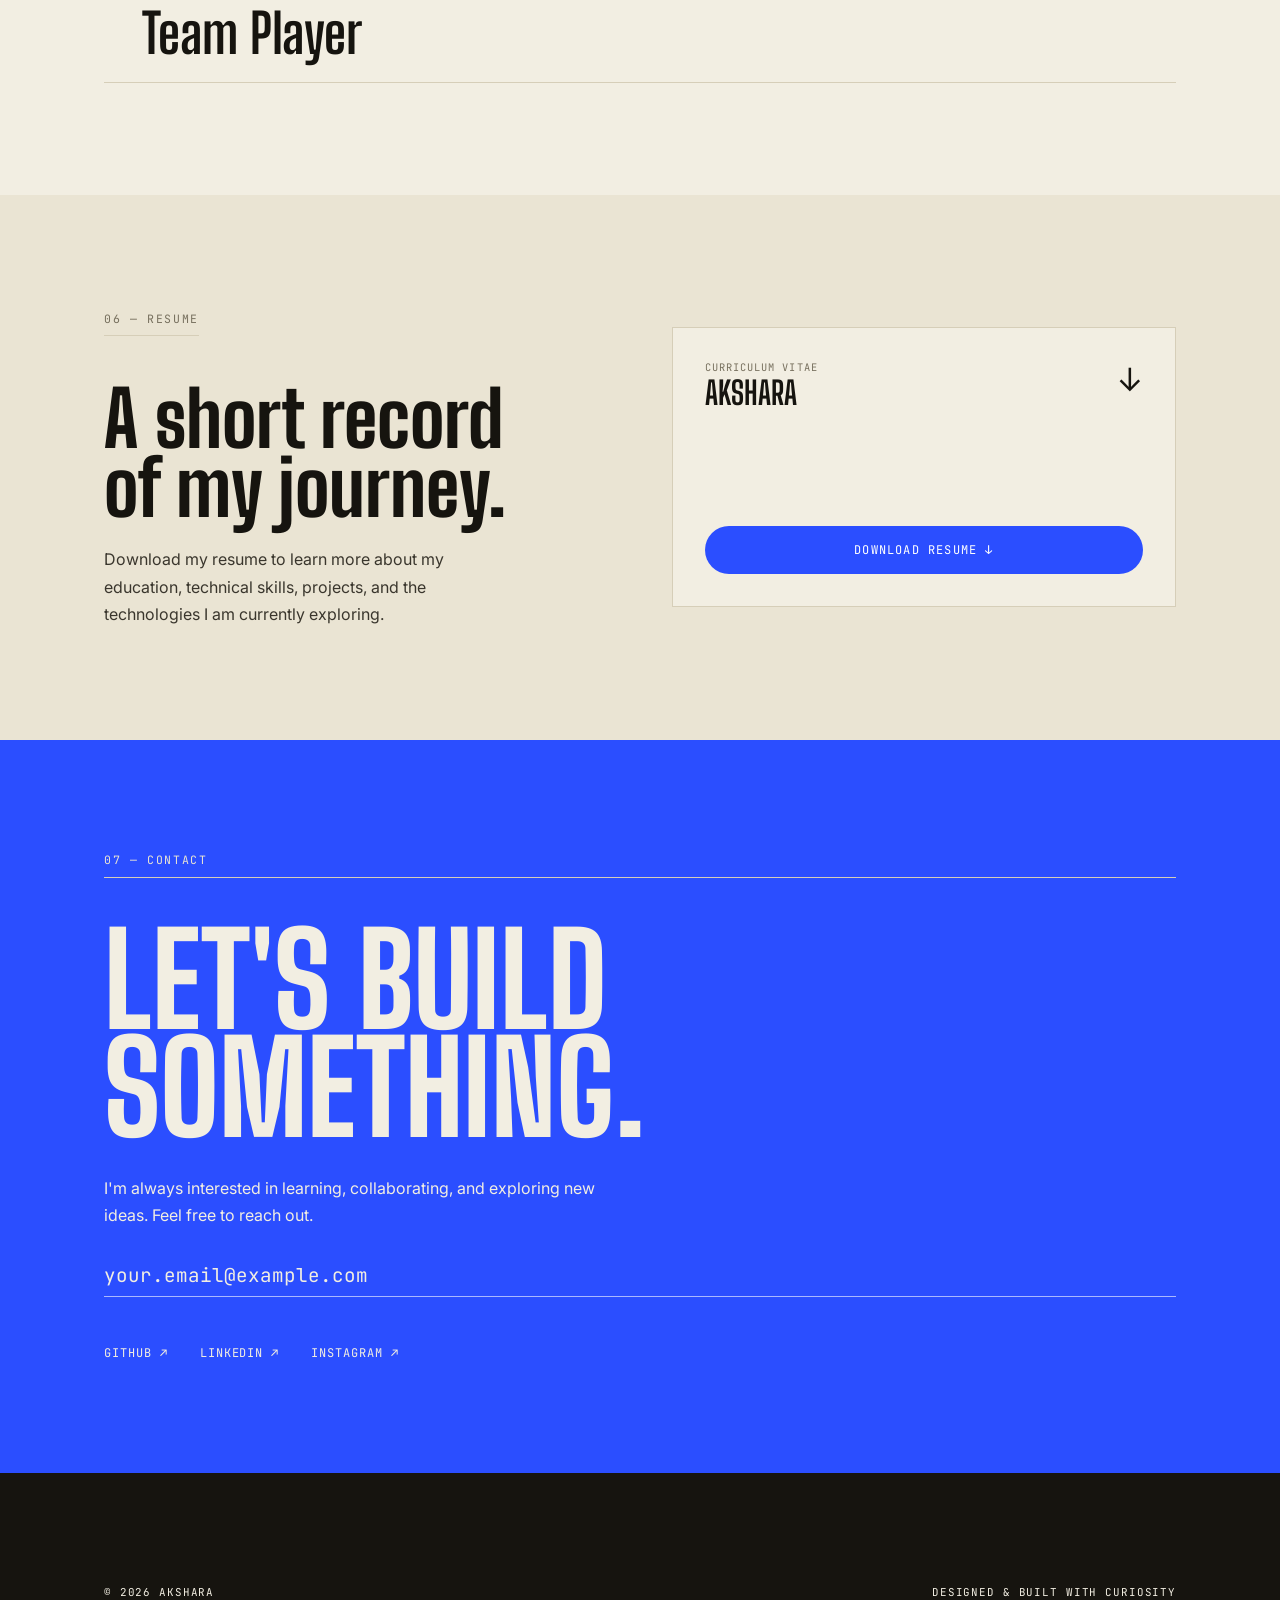
==== commit f9bca936: "Update index.html" ====
--- a/index.html
+++ b/index.html
@@ -537,7 +537,6 @@
     gap:2.4rem;
   }
 }
-<style>
 
 /* ===================== SKILLS ===================== */
 
@@ -1064,7 +1063,6 @@
   clip-path:polygon(50% 0%,100% 38%,82% 100%,18% 100%,0% 38%);
 }
 
-</style>
 /* ===================== RESUME ===================== */
 
 .resume{
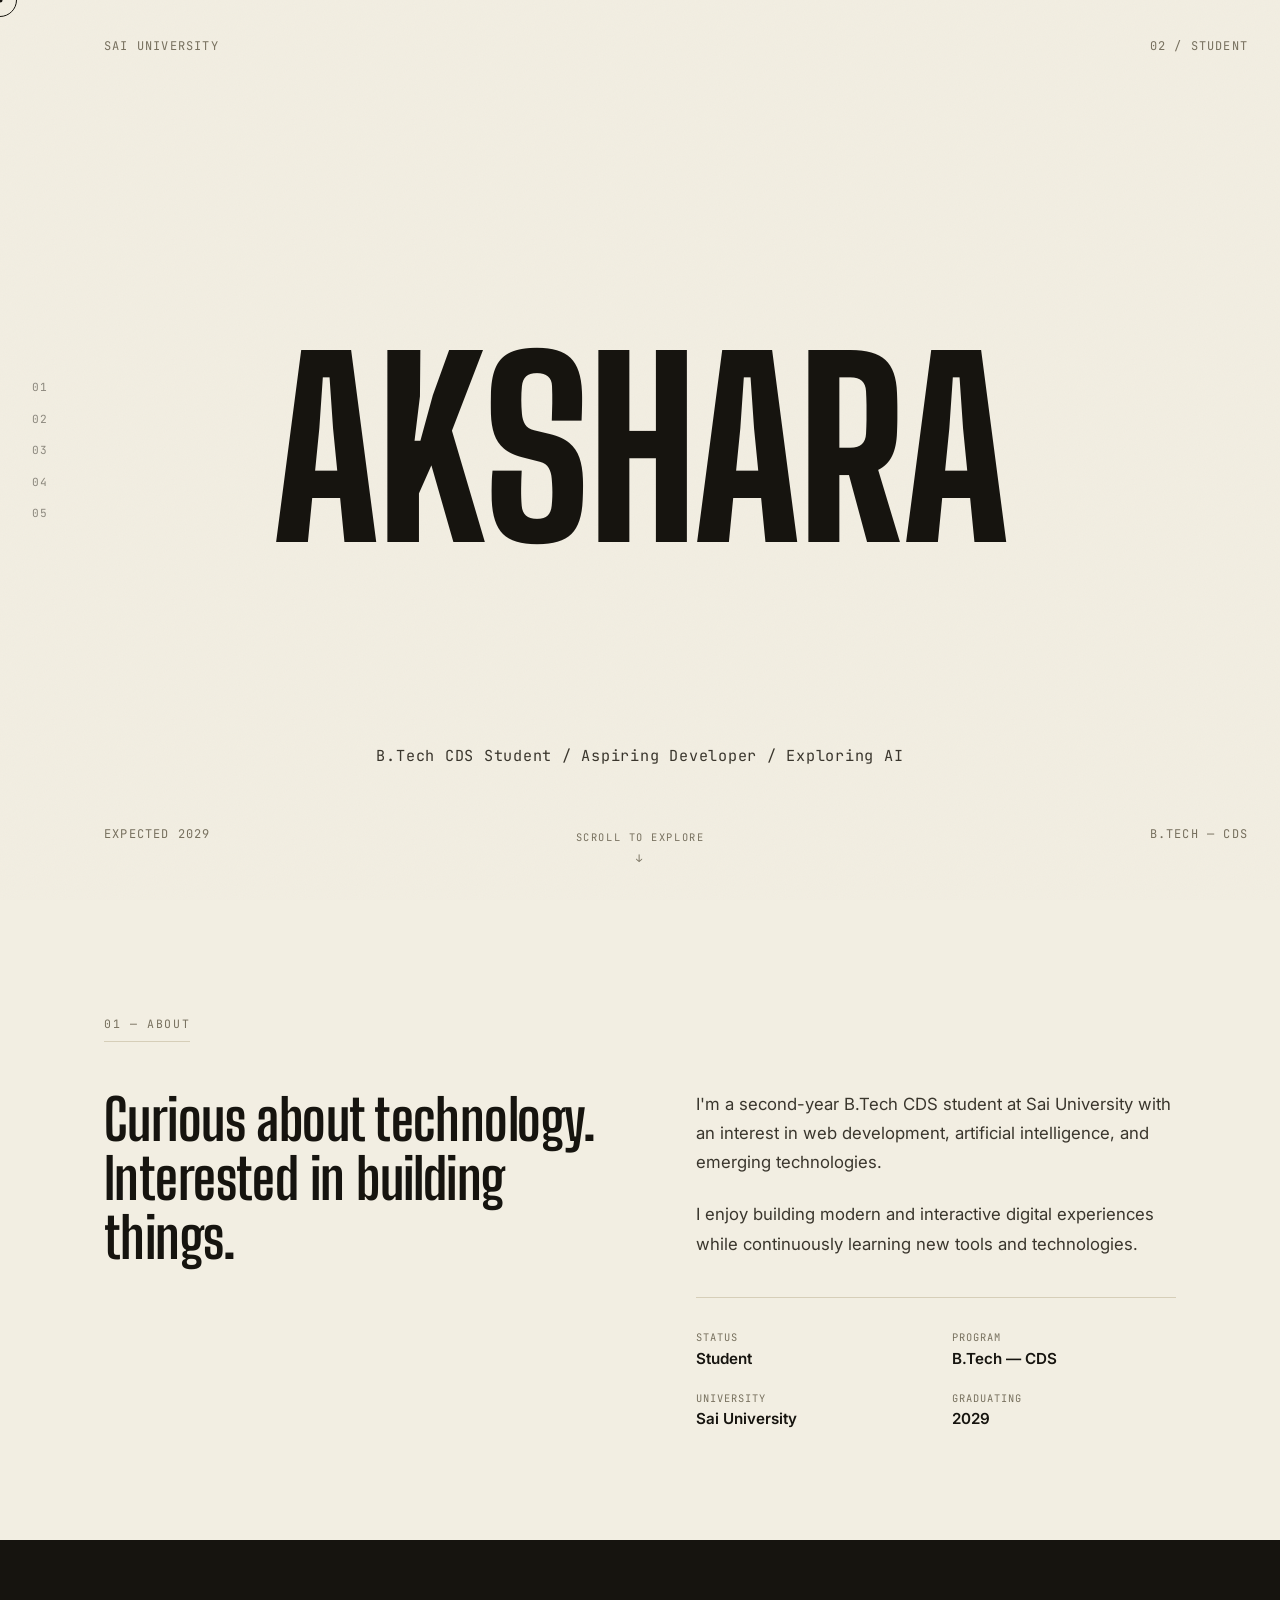
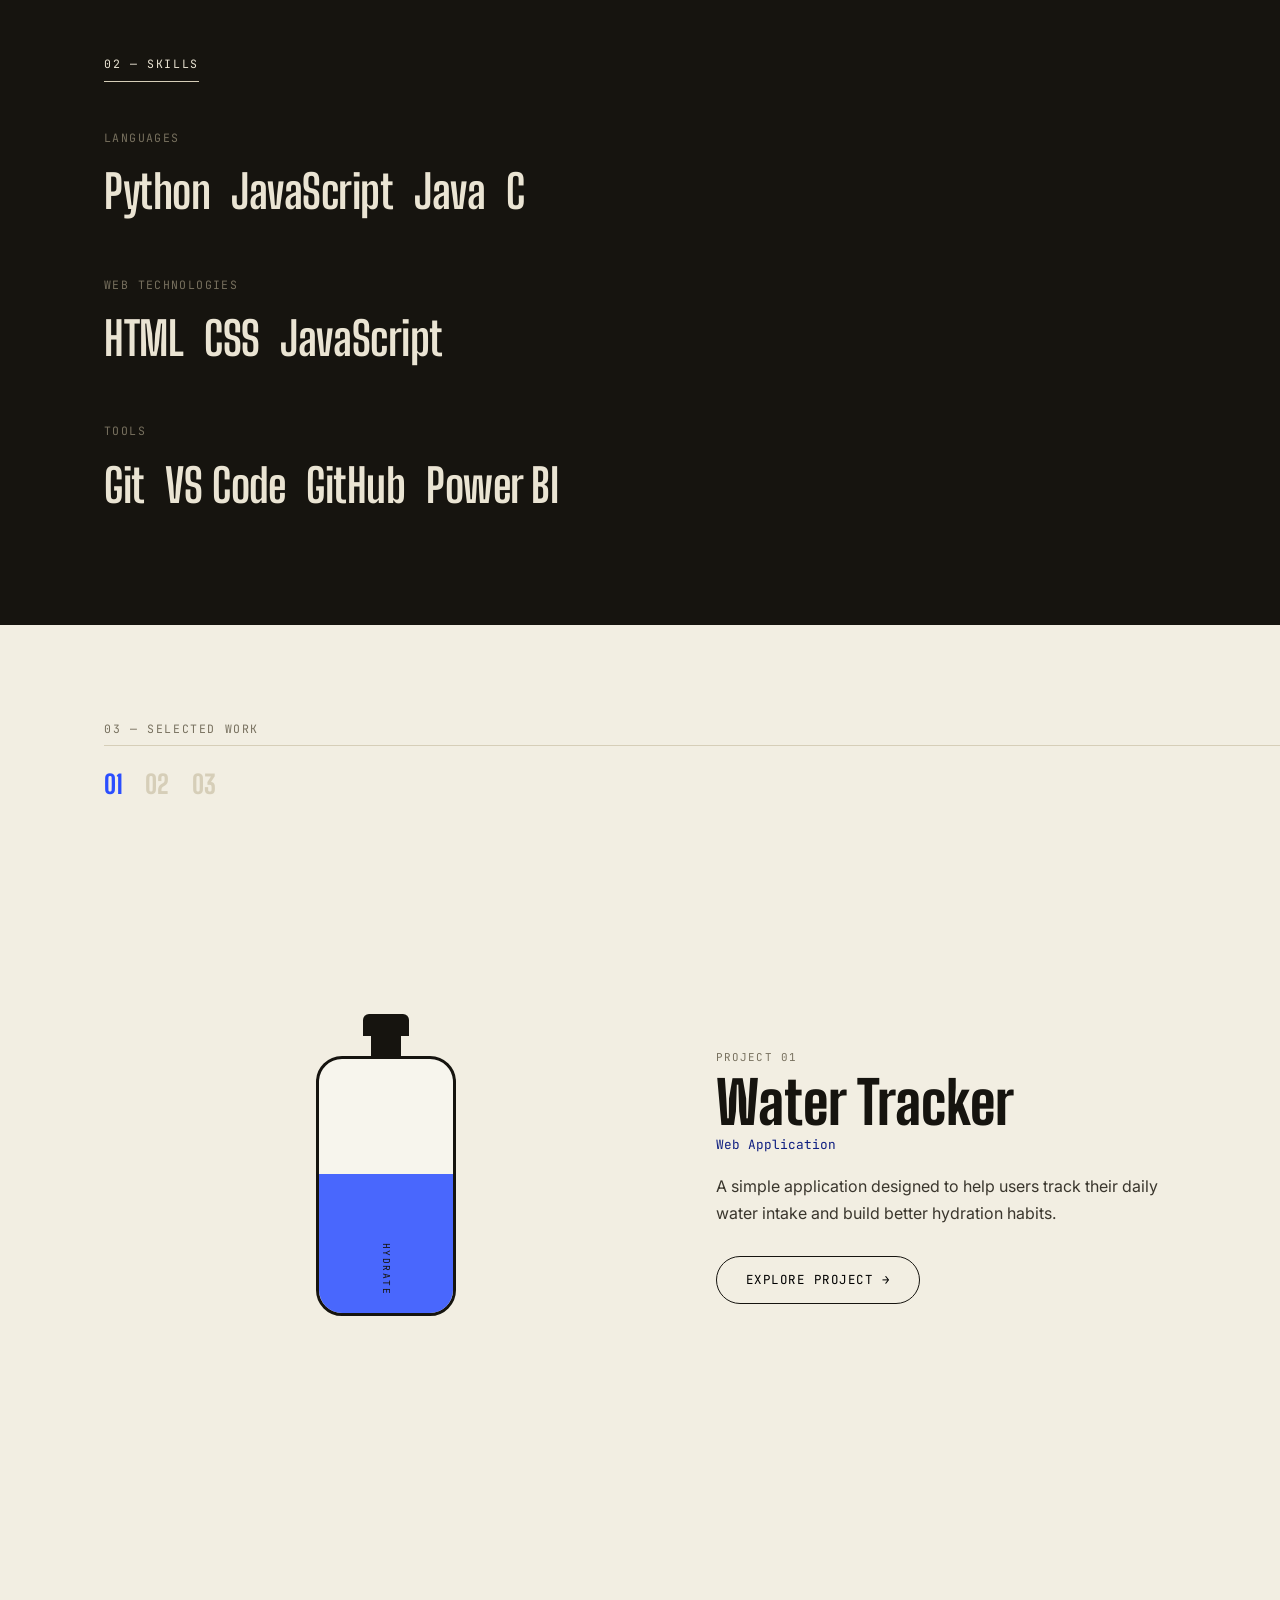
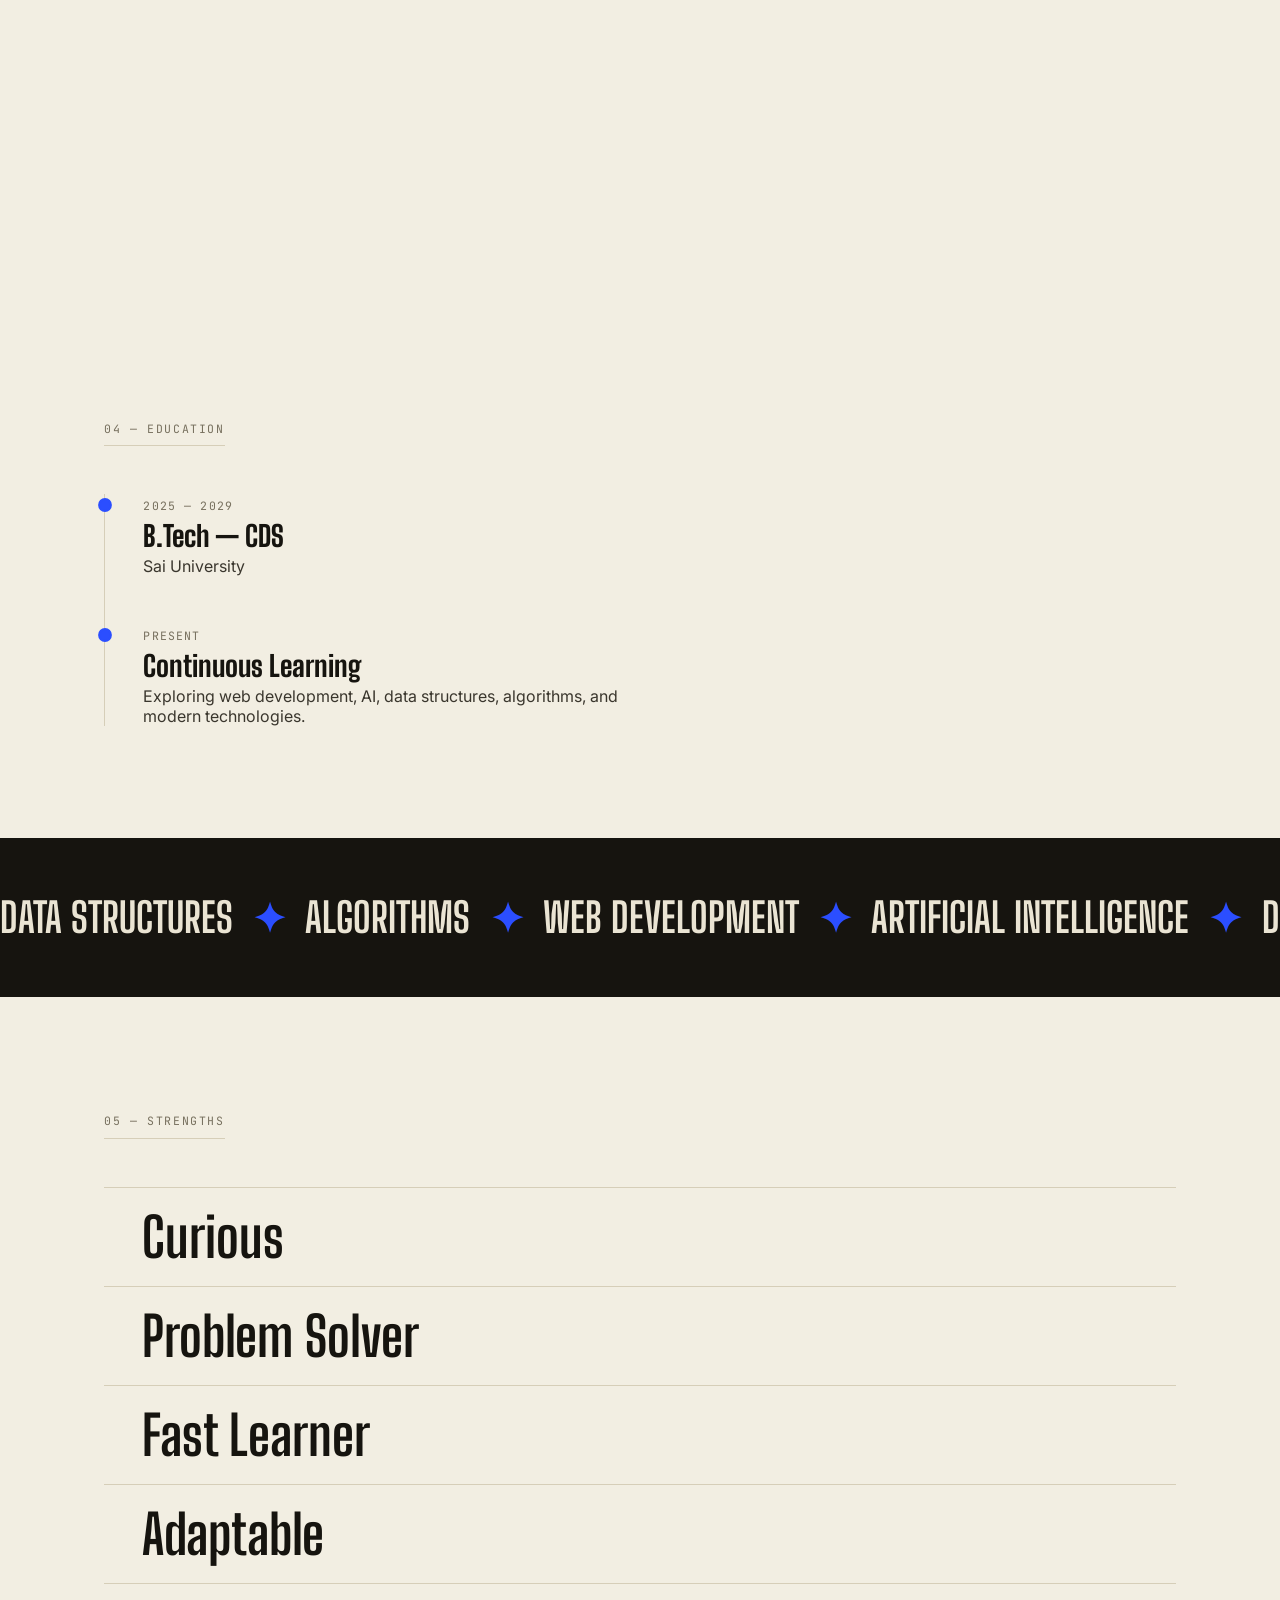
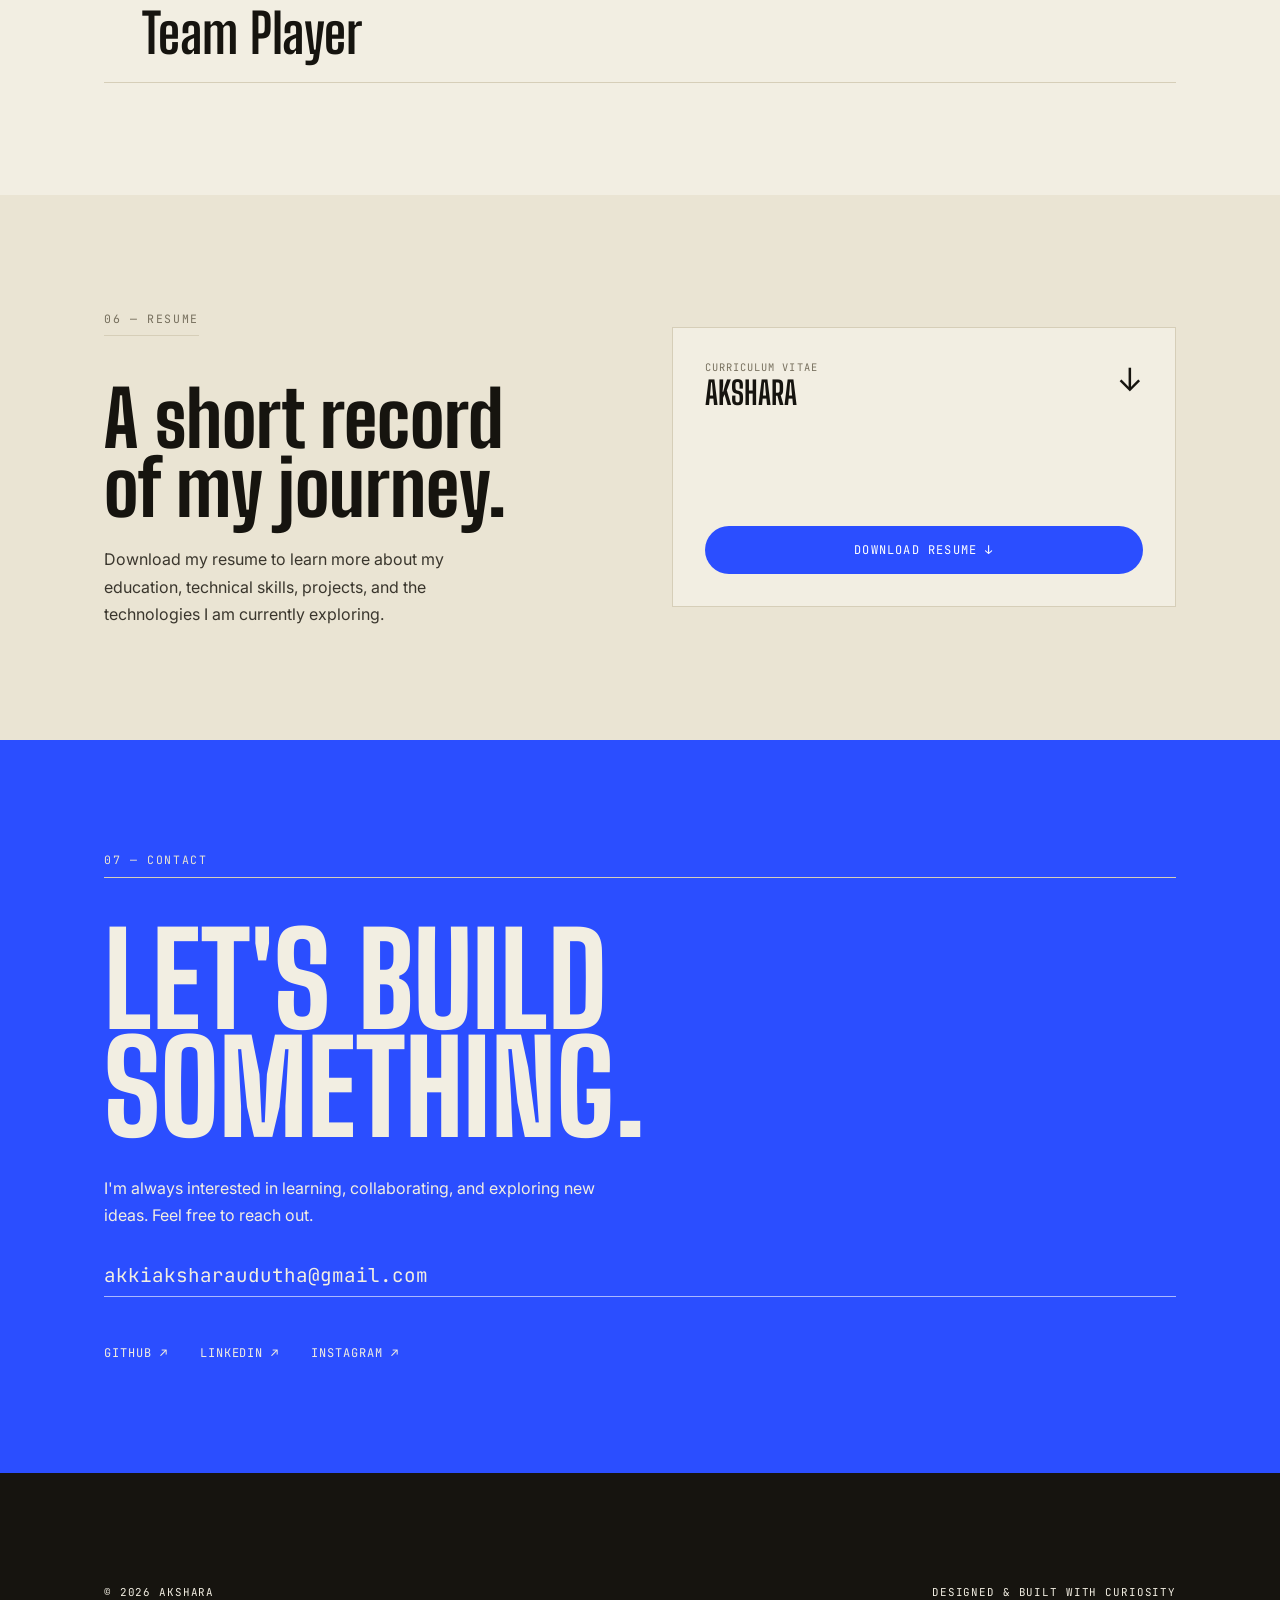
==== commit 7f6a869c: "Update index.html" ====
--- a/index.html
+++ b/index.html
@@ -1902,7 +1902,7 @@
     href="mailto:your.email@example.com"
     class="contact-email">
 
-    your.email@example.com
+    akkiaksharaudutha@gmail.com
 
   </a>
 
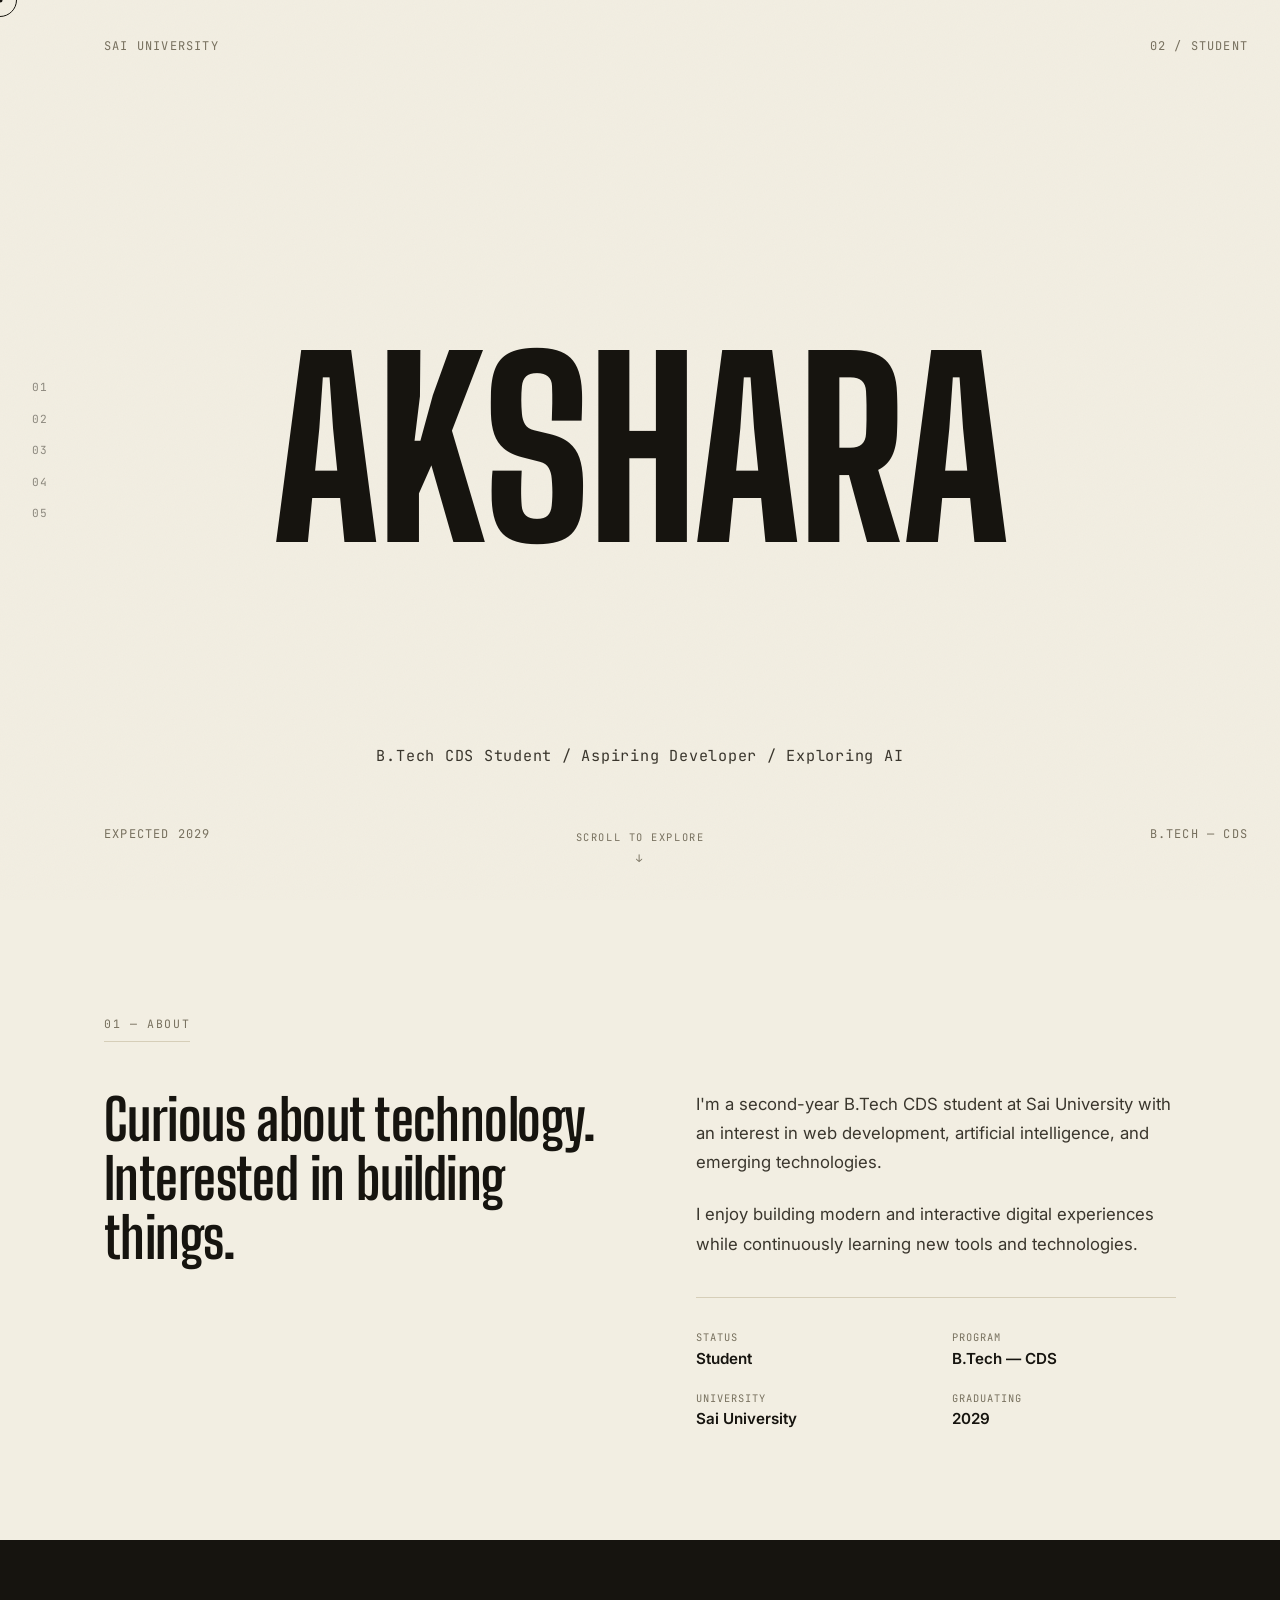
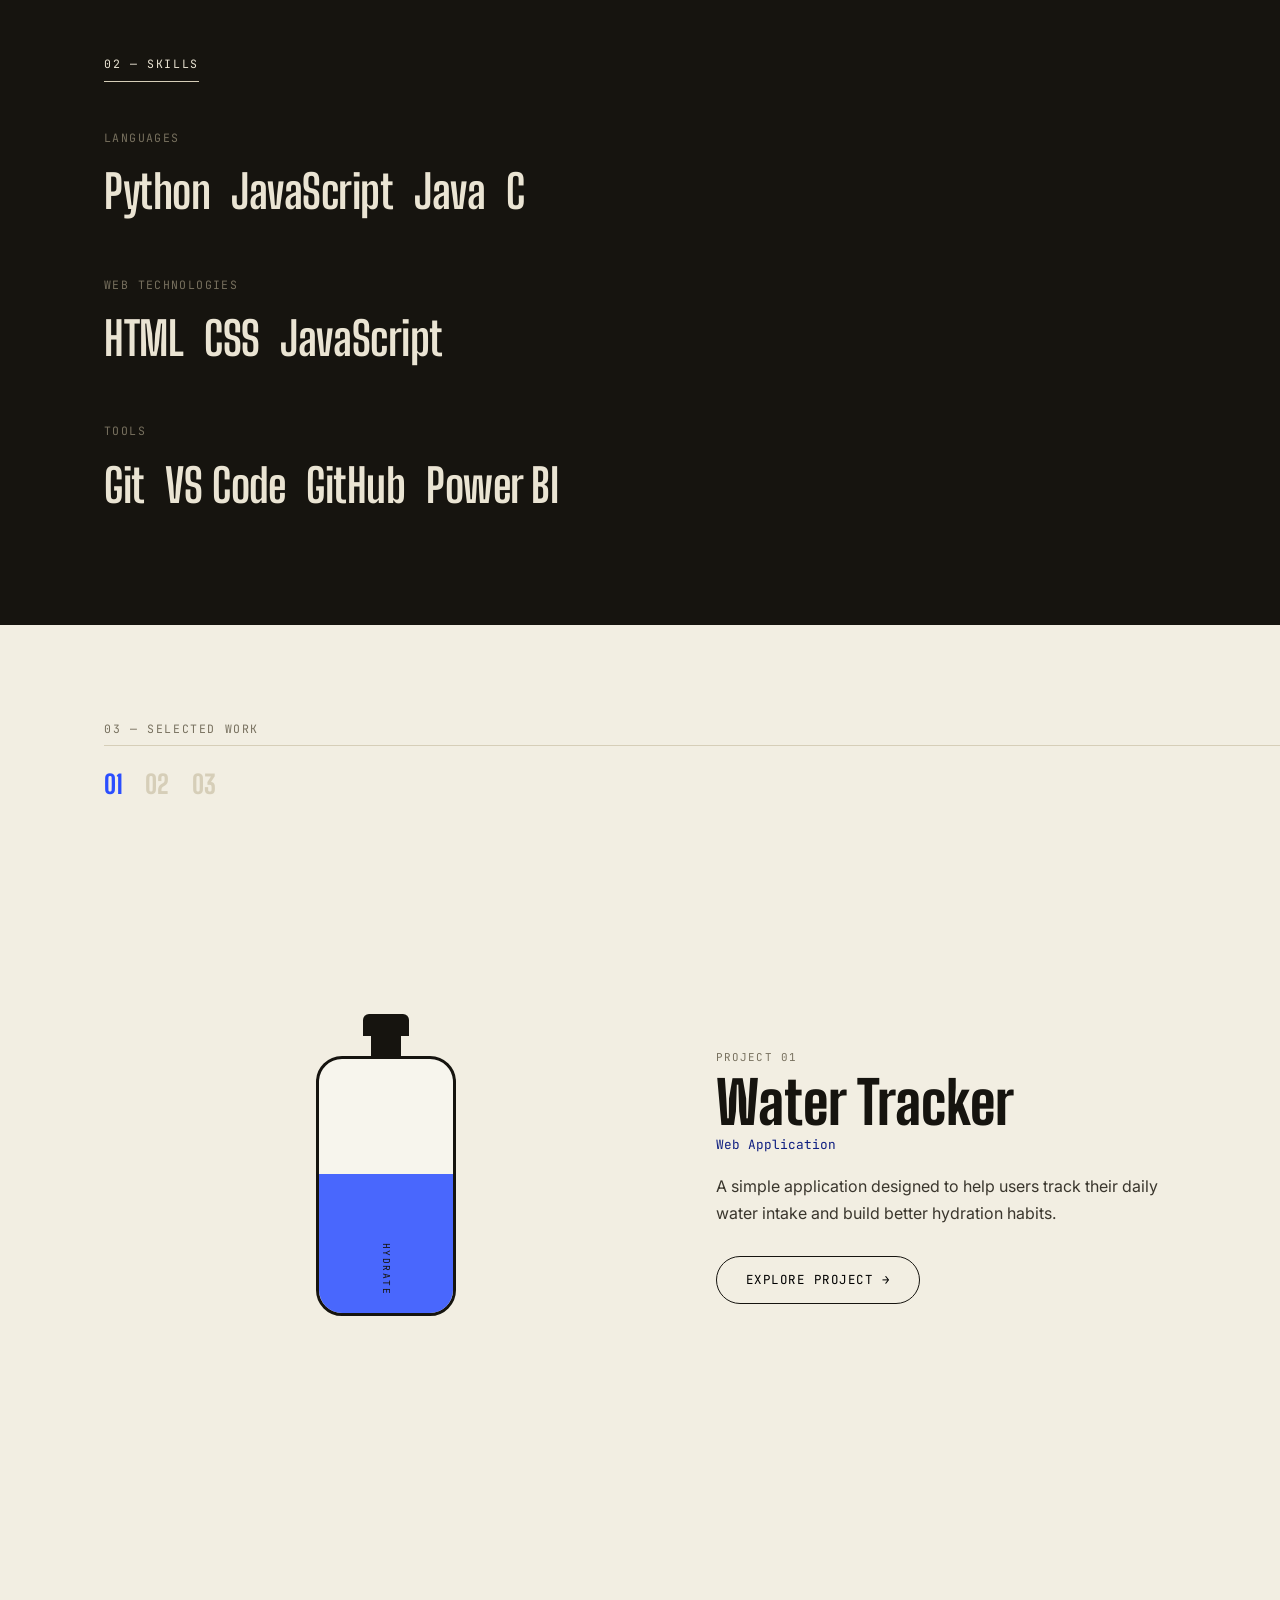
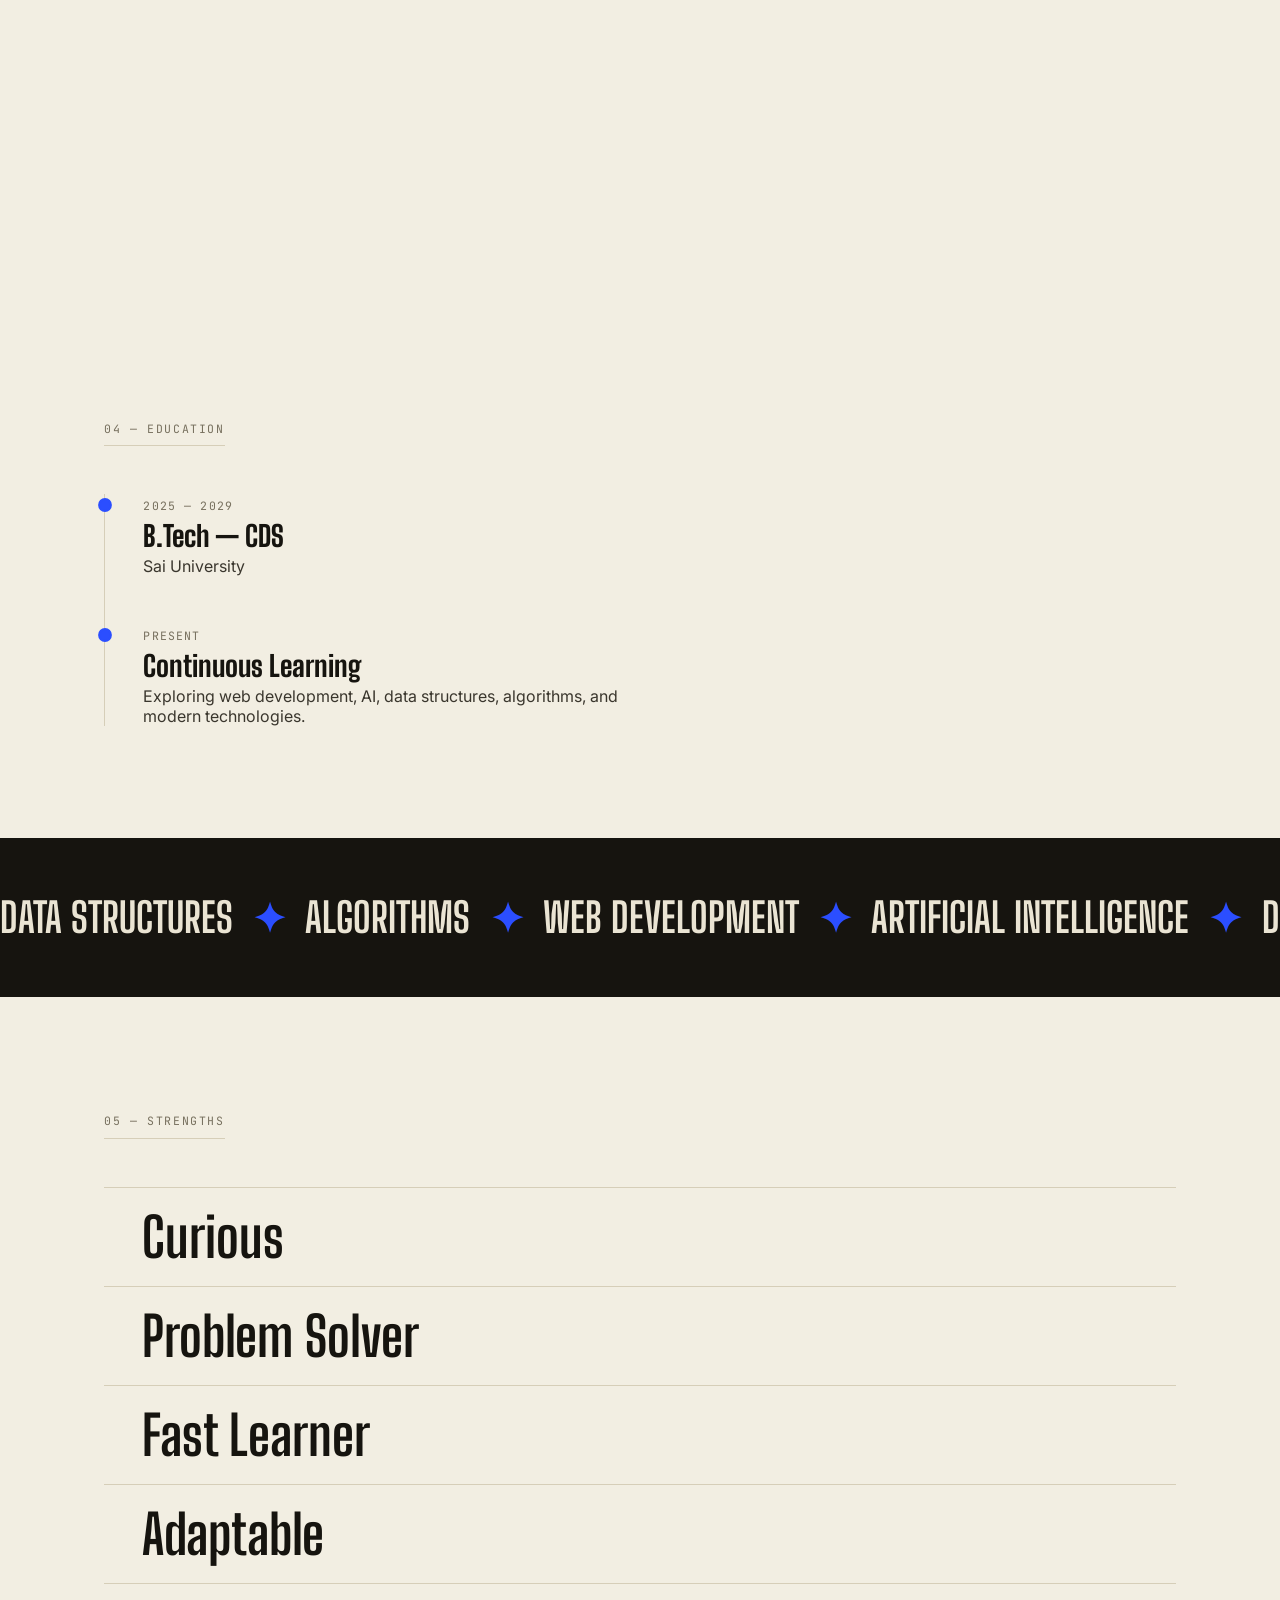
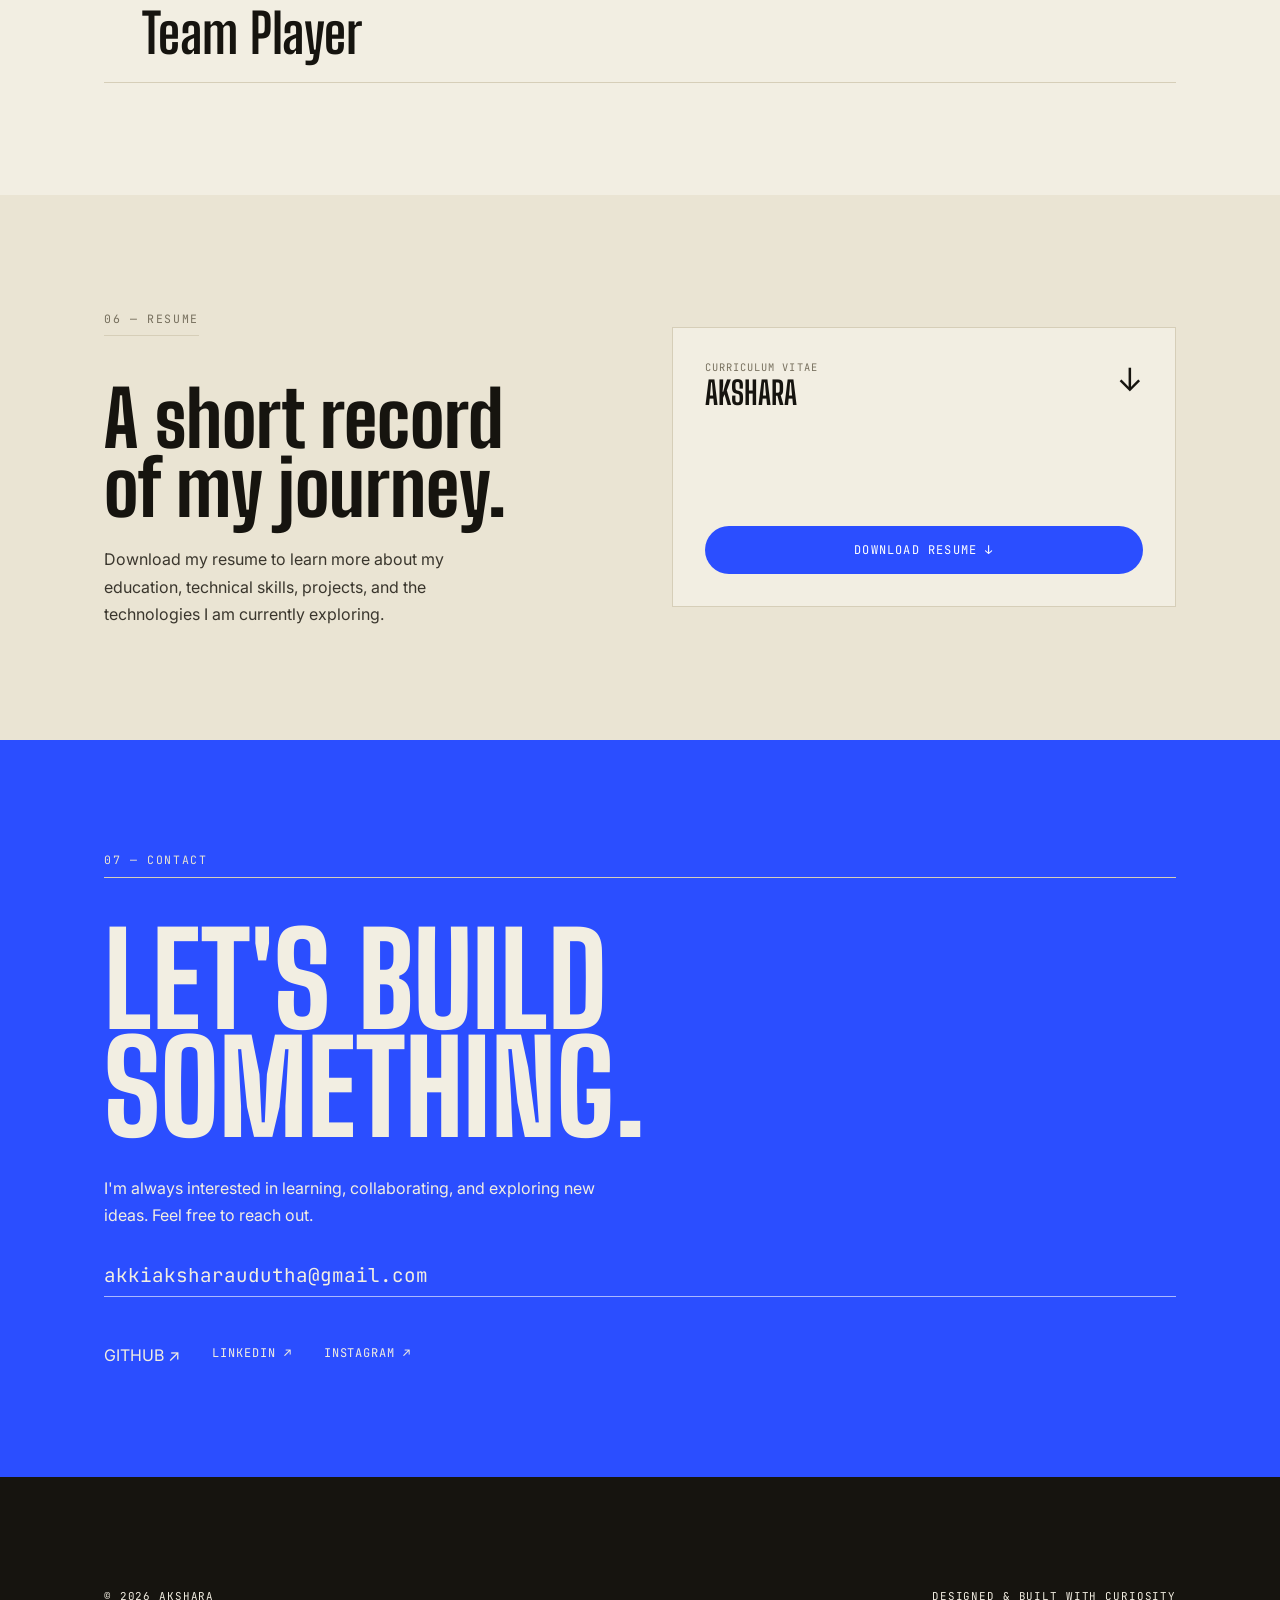
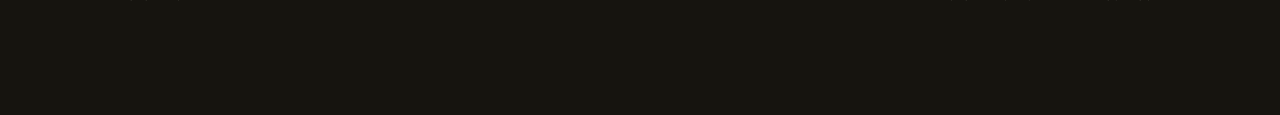
==== commit 1d3b2a07: "Update index.html" ====
--- a/index.html
+++ b/index.html
@@ -1899,7 +1899,7 @@
   <!-- Change this email to your own email -->
 
   <a
-    href="mailto:your.email@example.com"
+    href="akkiaksharaudutha@gmail.com"
     class="contact-email">
 
     akkiaksharaudutha@gmail.com
@@ -1911,7 +1911,7 @@
 
     <!-- Replace # with your actual profile links -->
 
-    <a href="#" class="contact-link">
+    <a href="#" class="https://github.com/akshara-29">
       GITHUB ↗
     </a>
 
